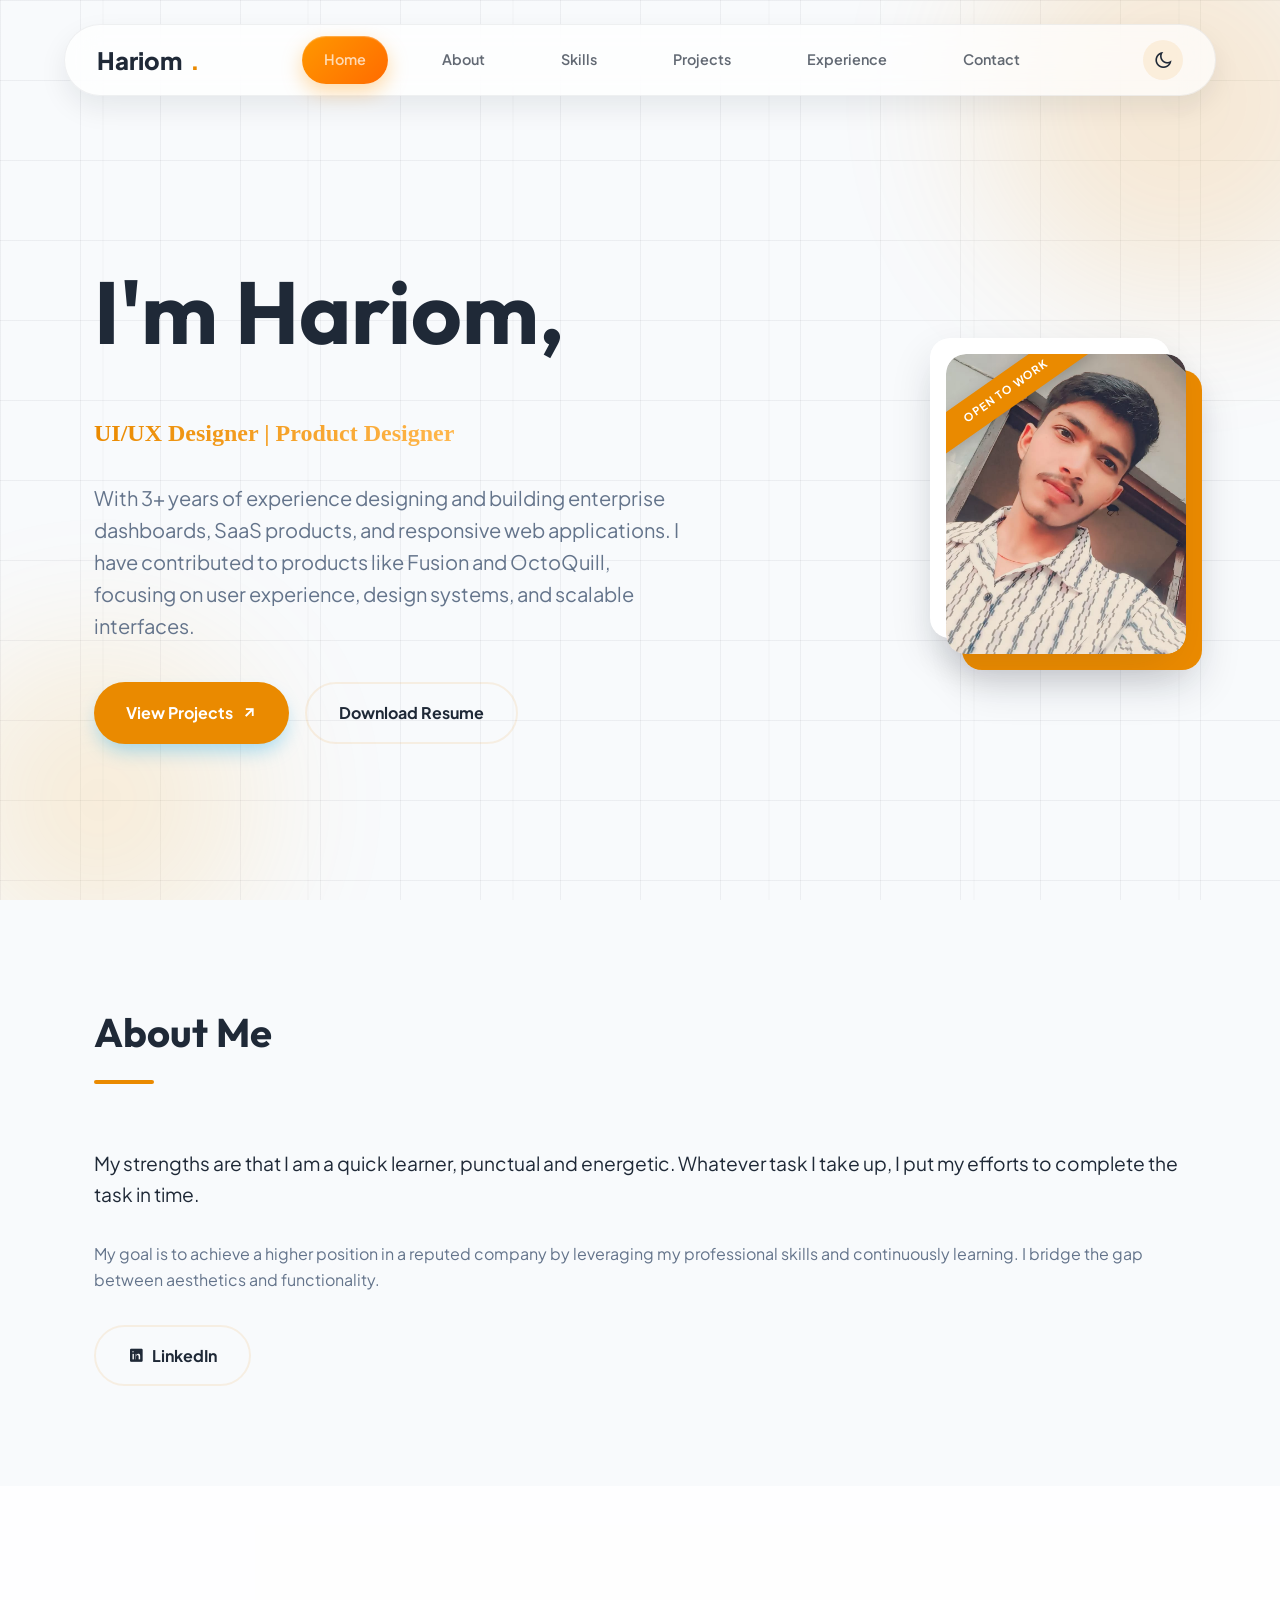
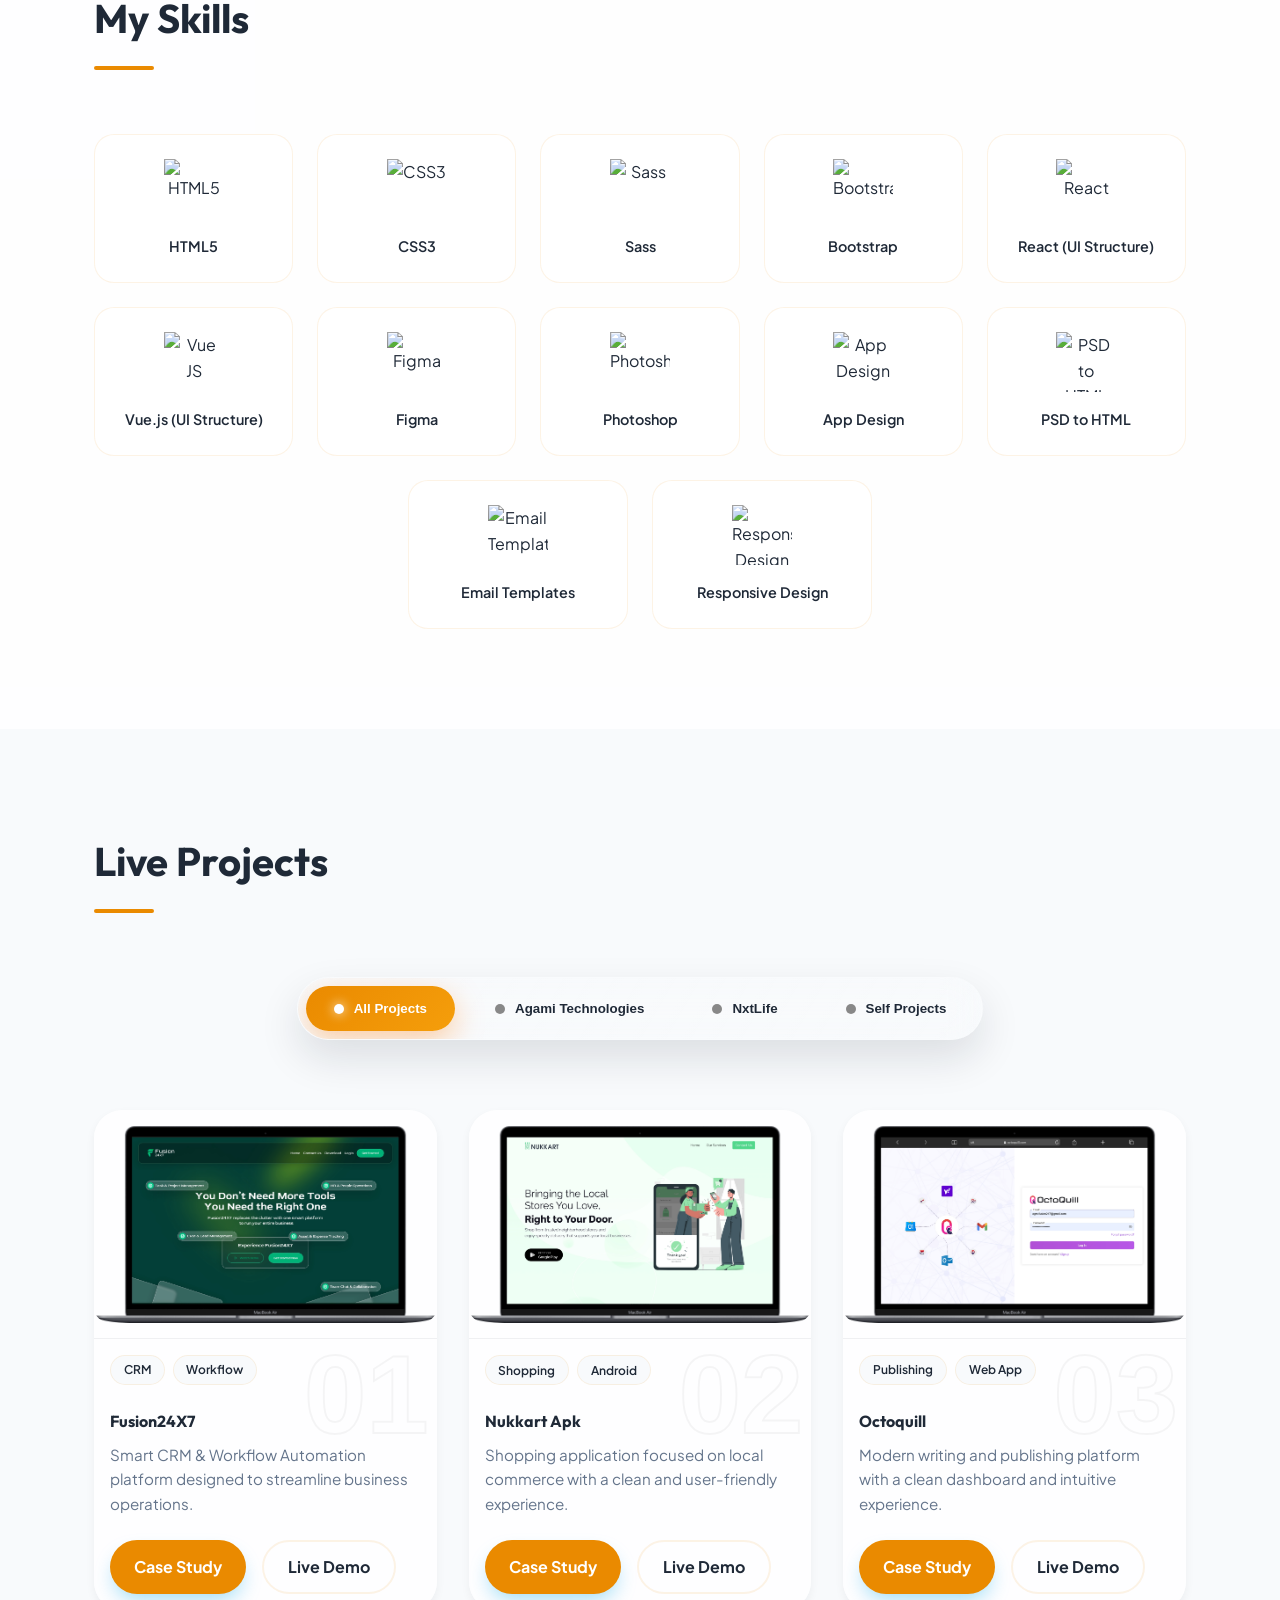
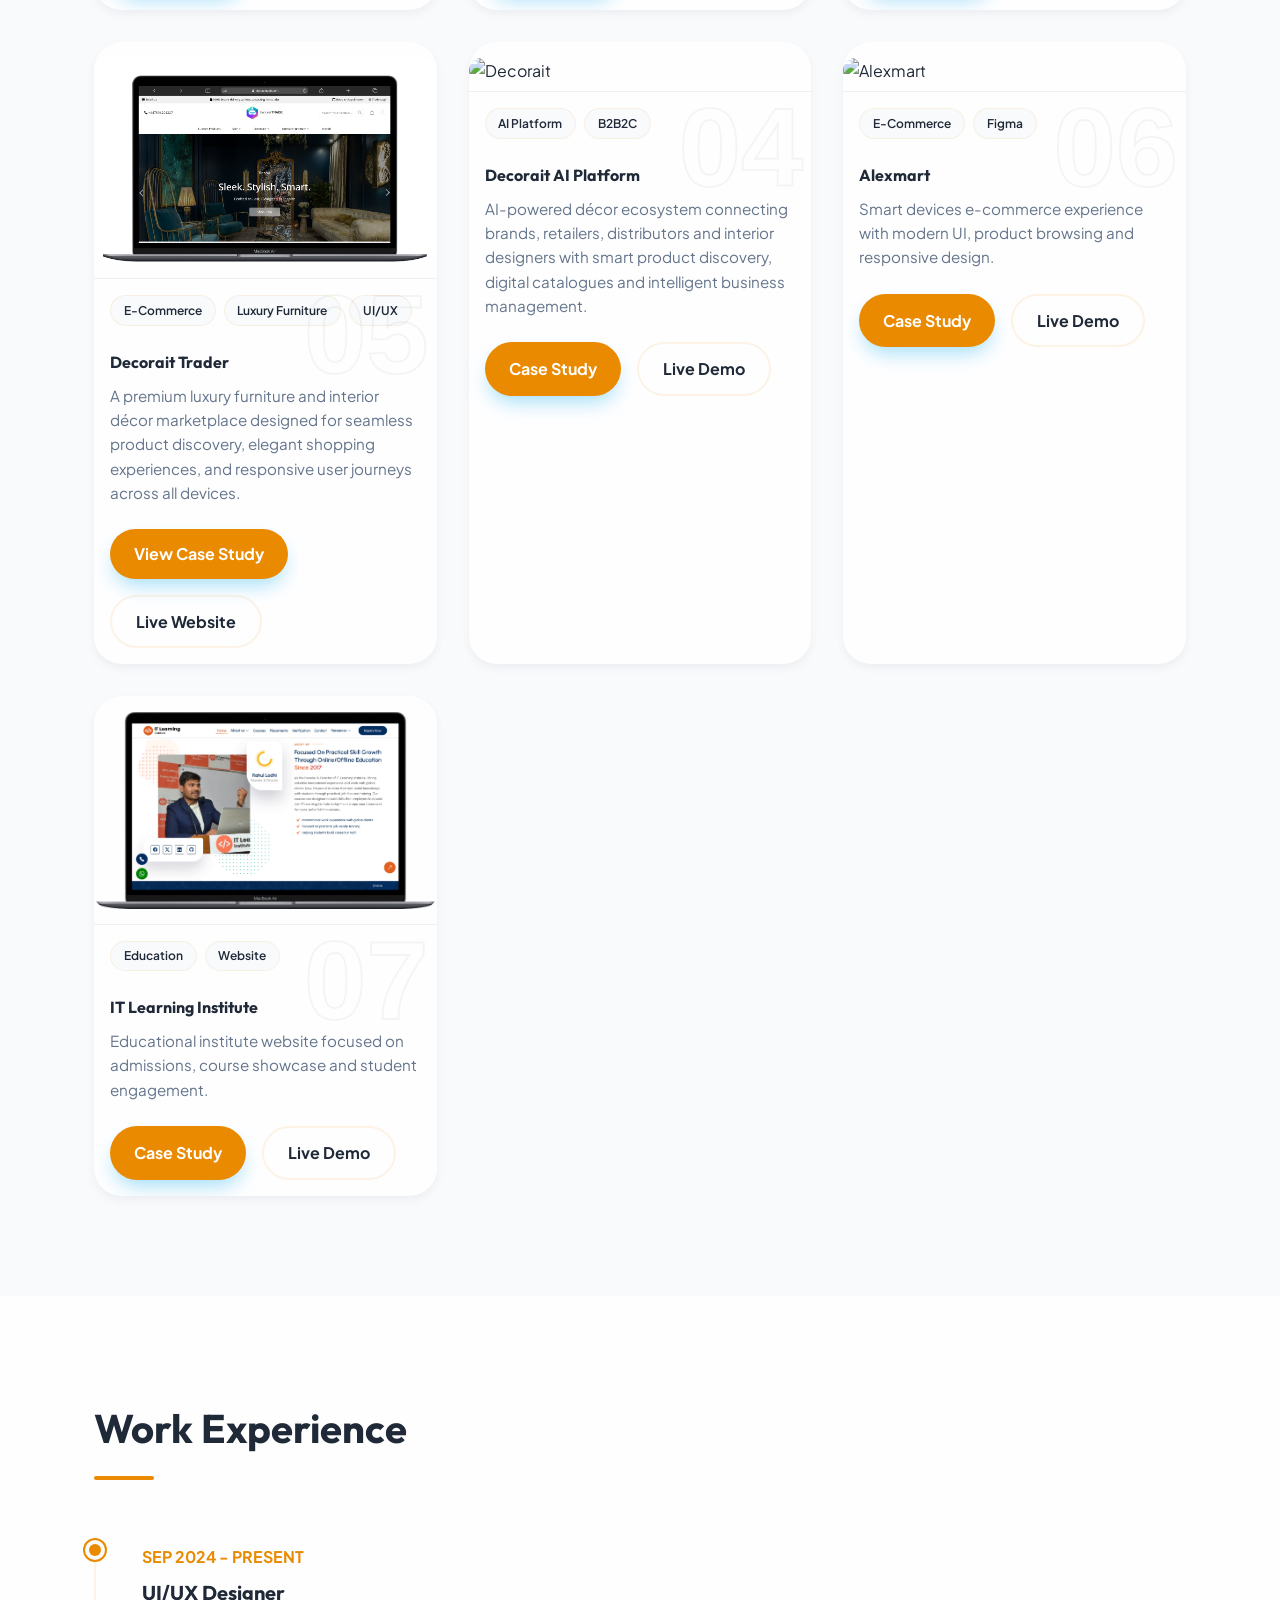
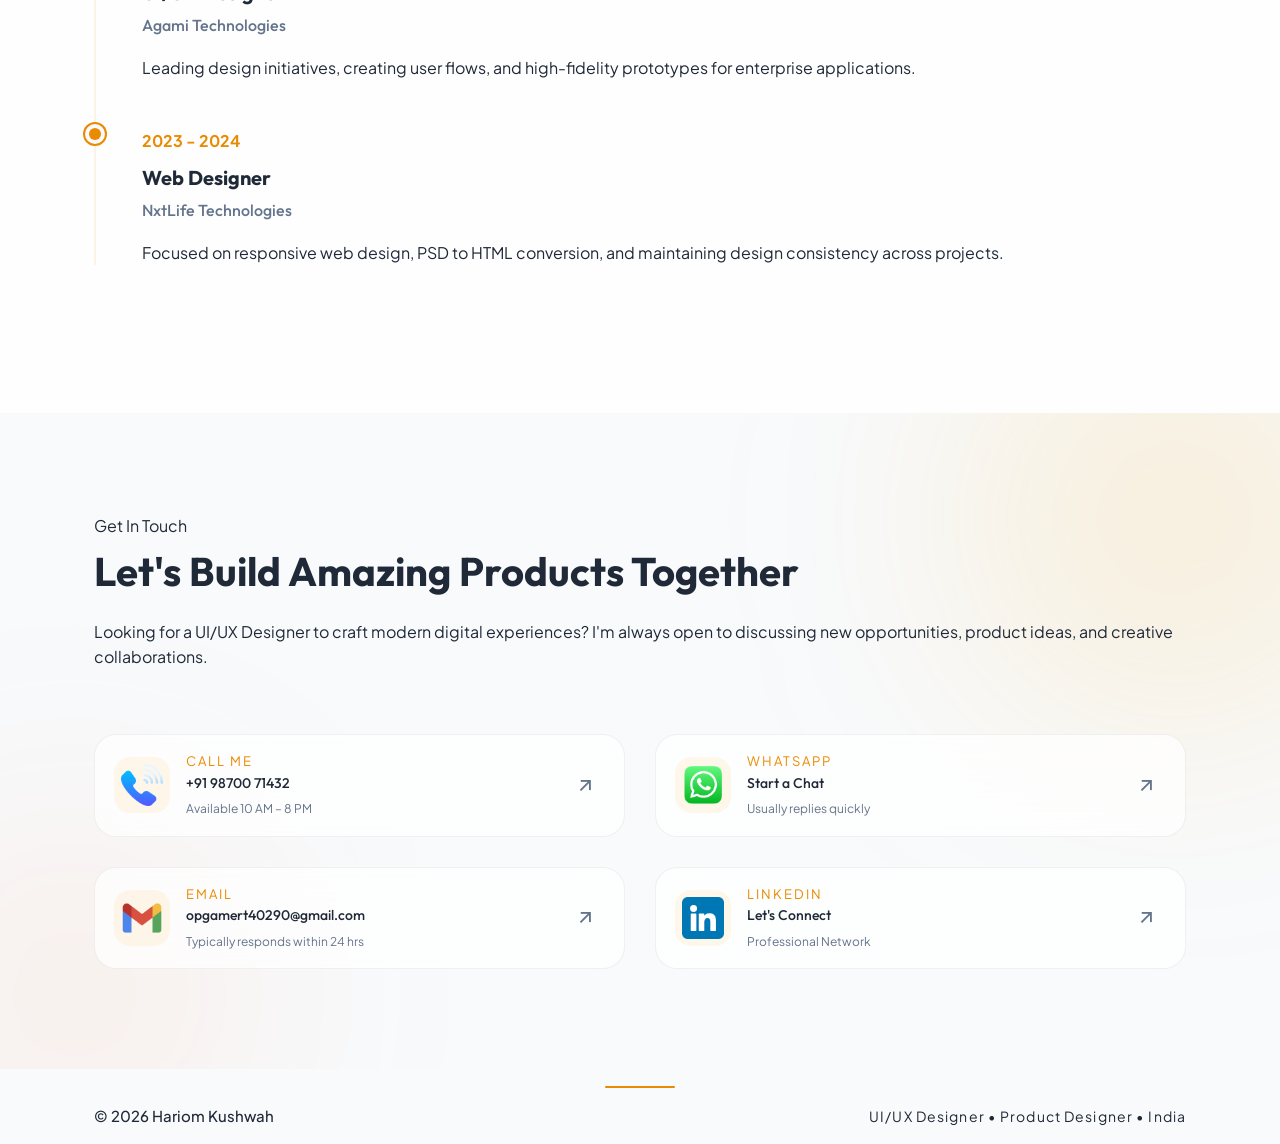
==== index.html @ eb9d04c8 "cleanup" ====
<!DOCTYPE html>
<html lang="en" data-theme="light">

<head>
    <meta charset="UTF-8">
    <meta name="viewport" content="width=device-width, initial-scale=1.0">
    <title>Hariom Kushwah | Frontent Designer Portfolio</title>
    <!-- AOS Animation Library -->
    <link href="https://unpkg.com/aos@2.3.1/dist/aos.css" rel="stylesheet">
    <!-- Custom Styles -->
    <link rel="stylesheet" href="style.css">
    <link rel="stylesheet" href="responsive.css">
    <link rel="stylesheet" href="remixicon/remixicon.css">
</head>

<body>
    <div class="grid-lines">
        <span></span>
        <span></span>
        <span></span>
        <span></span>
        <span></span>
        <span></span>
    </div>
    <!-- Navbar -->
    <nav class="navbar">
        <a href="#" class="logo">Hariom<span>.</span></a>
        <ul class="nav-links">
            <span class="nav-indicator"></span>
            <li><a href="#home" class="active">Home</a></li>
            <li><a href="#about">About</a></li>
            <li><a href="#skills">Skills</a></li>
            <li><a href="#projects">Projects</a></li>
            <li><a href="#experience">Experience</a></li>
            <li><a href="#contact">Contact</a></li>
        </ul>
        <div class="nav-actions">
            <button id="theme-toggle" class="theme-toggle" aria-label="Toggle Theme">
                <i class="ri-moon-line"></i>
            </button>
            <button class="menu-toggle" id="menu-toggle" aria-label="Toggle Menu">
                <i class="ri-menu-3-line"></i>
            </button>
        </div>
    </nav>
    <!-- Hero Section -->
    <section id="home" class="hero">
        <div class="hero-bg-blobs">
            <div class="blob blob-1"></div>
            <div class="blob blob-2"></div>
        </div>
        <div class="container">
            <div class="hero-flex">
                <div class="hero-content">
                    <!-- <span class="hero-tag" data-aos="fade-up">Currently Exploring Opportunitie</span> -->
                    <h1 data-aos="fade-up" data-aos-delay="100">
                        I'm Hariom,<br>
                        <span>UI/UX Designer | Product Designer</span>
                    </h1>
                    <p data-aos="fade-up" data-aos-delay="200">
                        With 3+ years of experience designing and building
                        enterprise dashboards, SaaS products, and responsive
                        web applications. I have contributed to products like
                        Fusion and OctoQuill, focusing on user experience,
                        design systems, and scalable interfaces.
                    </p>
                    <div class="hero-btns" data-aos="fade-up" data-aos-delay="300">
                        <a href="#projects" class="btn btn-primary">View Projects <i
                                class="ri-arrow-right-up-line"></i></a>
                        <a href="cv/Hariom_Kushwah_UI_UX_Designer_Resume.pdf" download class="btn btn-outline">
                            Download Resume
                        </a>
                    </div>
                </div>
                <div class="hero-image-container" data-aos="zoom-in" data-aos-delay="400">
                    <div class="hero-image-wrapper">
                        <div class="image-box-hero">
                            <img src="img/hariomprofile.jpeg" alt="Hariom Kushwah" referrerPolicy="no-referrer">
                            <div class="work-badge">
                                OPEN TO WORK
                            </div>
                        </div>
                        <div class="hero-overlay">
                            <a href="#contact" class="hire-btn">Hire Me</a>
                        </div>
                        <div class="hero-image-wrapper-before">
                        </div>
                        <div class="hero-image-wrapper-before after">
                        </div>
                    </div>
                </div>
            </div>
        </div>
    </section>
    <!-- About Section -->
    <section id="about" class="section">
        <div class="container">
            <div class="section-title" data-aos="fade-up">
                <h2>About Me</h2>
                <div class="line"></div>
            </div>
            <div class="contact-wrapper">
                <div class="about-content" data-aos="fade-right">
                    <p style="font-size: 1.2rem; margin-bottom: 2rem;">
                        My strengths are that I am a quick learner, punctual and energetic. Whatever task I take up, I
                        put my efforts to complete the task in time.
                    </p>
                    <p style="color: var(--text-muted); margin-bottom: 2rem;">
                        My goal is to achieve a higher position in a reputed company by leveraging my professional
                        skills and continuously learning. I bridge the gap between aesthetics and functionality.
                    </p>
                    <div class="hero-btns">
                        <a href="https://linkedin.com" target="_blank" class="btn btn-outline"><i
                                class="ri-linkedin-box-fill"></i> LinkedIn</a>
                    </div>
                </div>
            </div>
        </div>
    </section>
    <!-- Skills Section -->
    <section id="skills" class="section" style="background: var(--bg-card);">
        <div class="container">
            <div class="section-title" data-aos="fade-up">
                <h2>My Skills</h2>
                <div class="line"></div>
            </div>
            <div class="skills-flex" data-aos="fade-up">
                <div class="skill-item">
                    <img src="https://cdn-icons-png.flaticon.com/512/732/732212.png" alt="HTML5" class="skill-img">
                    <span>HTML5</span>
                </div>
                <div class="skill-item">
                    <img src="https://cdn-icons-png.flaticon.com/512/732/732190.png" alt="CSS3" class="skill-img">
                    <span>CSS3</span>
                </div>
                <div class="skill-item">
                    <img src="https://cdn-icons-png.flaticon.com/512/5968/5968358.png" alt="Sass" class="skill-img">
                    <span>Sass</span>
                </div>
                <div class="skill-item">
                    <img src="https://cdn-icons-png.flaticon.com/512/5968/5968672.png" alt="Bootstrap"
                        class="skill-img">
                    <span>Bootstrap</span>
                </div>
                <div class="skill-item">
                    <img src="https://cdn-icons-png.flaticon.com/512/1126/1126012.png" alt="React" class="skill-img">
                    <span>React (UI Structure)</span>
                </div>
                <div class="skill-item">
                    <img src="https://cdn-icons-png.flaticon.com/512/15484/15484275.png" alt="Vue JS" class="skill-img">
                    <span>Vue.js (UI Structure)</span>
                </div>
                <div class="skill-item">
                    <img src="https://cdn-icons-png.flaticon.com/512/5968/5968705.png" alt="Figma" class="skill-img">
                    <span>Figma</span>
                </div>
                <div class="skill-item">
                    <img src="https://cdn-icons-png.flaticon.com/512/5968/5968520.png" alt="Photoshop"
                        class="skill-img">
                    <span>Photoshop</span>
                </div>
                <div class="skill-item">
                    <img src="https://cdn-icons-png.flaticon.com/512/2586/2586488.png" alt="App Design"
                        class="skill-img">
                    <span>App Design</span>
                </div>
                <div class="skill-item">
                    <img src="https://cdn-icons-png.flaticon.com/512/1157/1157109.png" alt="PSD to HTML"
                        class="skill-img">
                    <span>PSD to HTML</span>
                </div>
                <div class="skill-item">
                    <img src="https://cdn-icons-png.flaticon.com/512/281/281769.png" alt="Email Templates"
                        class="skill-img">
                    <span>Email Templates</span>
                </div>
                <div class="skill-item">
                    <img src="https://cdn-icons-png.flaticon.com/512/919/919827.png" alt="Responsive Design"
                        class="skill-img">
                    <span>Responsive Design</span>
                </div>
            </div>
        </div>
    </section>
    <!-- Projects Section -->
    <section id="projects" class="section">
        <div class="container">
            <div class="section-title" data-aos="fade-up">
                <h2>Live Projects</h2>
                <div class="line"></div>
            </div>
            <div class="project-tabs" data-aos="fade-up">
                <button class="project-tab active" data-filter="all">
                    <span class="tab-dot"></span>
                    All Projects
                </button>
                <button class="project-tab" data-filter="agami">
                    <span class="tab-dot"></span>
                    Agami Technologies
                </button>
                <button class="project-tab" data-filter="nxtlife">
                    <span class="tab-dot"></span>
                    NxtLife
                </button>
                <button class="project-tab" data-filter="self">
                    <span class="tab-dot"></span>
                    Self Projects
                </button>
            </div>
            <div class="projects-grid">
                <!-- 01 -->
                <div class="project-card" data-aos="fade-up" data-category="agami">
                    <div class="project-img">
                        <img src="assets/fusion24x7/Macbook-Air-fusion24x7.com.png" alt="Fusion24X7">
                        <div class="project-overlay"></div>
                    </div>
                    <div class="project-info">
                        <div class="project-count">01</div>
                        <!-- <div class="project-company-logo">
                            <img src="https://picsum.photos/seed/fusion24x7/800/600" alt="Fusion24X7">
                        </div> -->
                        <div class="project-tags">
                            <span class="tag">CRM</span>
                            <span class="tag">Workflow</span>
                        </div>
                        <h3>Fusion24X7</h3>
                        <p>Smart CRM & Workflow Automation platform designed to streamline business operations.</p>
                        <div class="hero-btns">
                            <a href="fusion24x7.html" class="btn btn-primary">Case Study</a>
                            <a href="#" class="btn btn-outline">Live Demo</a>
                        </div>
                    </div>
                </div>
                <!-- 02 -->
                <div class="project-card" data-aos="fade-up" data-aos-delay="100" data-category="agami">
                    <div class="project-img">
                        <img src="assets/nukkart/Macbook-Air-www.nukkart.com.png" alt="Nukkart">
                        <div class="project-overlay"></div>
                    </div>
                    <div class="project-info">
                        <div class="project-count">02</div>
                        <div class="project-tags">
                            <span class="tag">Shopping</span>
                            <span class="tag">Android</span>
                        </div>
                        <h3>Nukkart Apk</h3>
                        <p>Shopping application focused on local commerce with a clean and user-friendly experience.</p>
                        <div class="hero-btns">
                            <a href="nukkart.html" class="btn btn-primary">Case Study</a>
                            <a href="#" class="btn btn-outline">Live Demo</a>
                        </div>
                    </div>
                </div>
                <!-- 03 -->
                <div class="project-card" data-aos="fade-up" data-aos-delay="200" data-category="agami">
                    <div class="project-img">
                        <img src="assets/octoquill/Macbook-Air-octoquill.com.png" alt="Octoquill">
                        <div class="project-overlay"></div>
                    </div>
                    <div class="project-info">
                        <div class="project-count">03</div>
                        <div class="project-tags">
                            <span class="tag">Publishing</span>
                            <span class="tag">Web App</span>
                        </div>
                        <h3>Octoquill</h3>
                        <p>Modern writing and publishing platform with a clean dashboard and intuitive experience.</p>
                        <div class="hero-btns">
                            <a href="octoquill.html" class="btn btn-primary">Case Study</a>
                            <a href="#" class="btn btn-outline">Live Demo</a>
                        </div>
                    </div>
                </div>
                <!-- 05 -->
                <div class="project-card" data-aos="fade-up" data-aos-delay="100" data-category="decorait">
                    <div class="project-img">
                        <img src="assets/decortrade/imgs/image.png" alt="Decorait Trader">
                        <div class="project-overlay"></div>
                    </div>
                    <div class="project-info">
                        <div class="project-count">05</div>
                        <div class="project-tags">
                            <span class="tag">E-Commerce</span>
                            <span class="tag">Luxury Furniture</span>
                            <span class="tag">UI/UX</span>
                        </div>
                        <h3>Decorait Trader</h3>
                        <p>
                            A premium luxury furniture and interior décor marketplace designed for seamless product
                            discovery,
                            elegant shopping experiences, and responsive user journeys across all devices.
                        </p>
                        <div class="hero-btns">
                            <a href="decoraitrade.html" class="btn btn-primary">
                                View Case Study
                            </a>
                            <a href="https://decoraitrade.com/" target="_blank" class="btn btn-outline">
                                Live Website
                            </a>
                        </div>
                    </div>
                </div>
                <!-- 04 -->
                <div class="project-card" data-aos="fade-up" data-category="enterprise">
                    <div class="project-img">
                        <img src="assets/decorait/imgs/image.png" alt="Decorait">
                        <div class="project-overlay"></div>
                    </div>
                    <div class="project-info">
                        <div class="project-count">04</div>
                        <div class="project-tags">
                            <span class="tag">AI Platform</span>
                            <span class="tag">B2B2C</span>
                        </div>
                        <h3>Decorait AI Platform</h3>
                        <p>
                            AI-powered décor ecosystem connecting brands, retailers, distributors
                            and interior designers with smart product discovery, digital catalogues
                            and intelligent business management.
                        </p>
                        <div class="hero-btns">
                            <a href="decorait.html" class="btn btn-primary">Case Study</a>
                            <a href="https://www.decorait.com/" target="_blank" class="btn btn-outline">Live Demo</a>
                        </div>
                    </div>
                </div>
                <!-- 06 -->
                <div class="project-card" data-aos="fade-up" data-aos-delay="200" data-category="self">
                    <div class="project-img">
                        <img src="https://picsum.photos/seed/alexmart/800/600" alt="Alexmart">
                        <div class="project-overlay"></div>
                    </div>
                    <div class="project-info">
                        <div class="project-count">06</div>
                        <div class="project-tags">
                            <span class="tag">E-Commerce</span>
                            <span class="tag">Figma</span>
                        </div>
                        <h3>Alexmart</h3>
                        <p>Smart devices e-commerce experience with modern UI, product browsing and responsive design.
                        </p>
                        <div class="hero-btns">
                            <a href="alexmart.html" class="btn btn-primary">Case Study</a>
                            <a href="#" class="btn btn-outline">Live Demo</a>
                        </div>
                    </div>
                </div>
                <!-- 07 -->
                <div class="project-card" data-aos="fade-up" data-category="self">
                    <div class="project-img">
                        <img src="assets/itlearning/Macbook-Air-itlearning.epizy.com.png" alt="IT Learning Institute">
                        <div class="project-overlay"></div>
                    </div>
                    <div class="project-info">
                        <div class="project-count">07</div>
                        <div class="project-tags">
                            <span class="tag">Education</span>
                            <span class="tag">Website</span>
                        </div>
                        <h3>IT Learning Institute</h3>
                        <p>Educational institute website focused on admissions, course showcase and student engagement.
                        </p>
                        <div class="hero-btns">
                            <a href="it-learning.html" class="btn btn-primary">Case Study</a>
                            <a href="#" class="btn btn-outline">Live Demo</a>
                        </div>
                    </div>
                </div>
            </div>
        </div>
    </section>
    <!-- Experience Section -->
    <section id="experience" class="section" style="background: var(--bg-card);">
        <div class="container">
            <div class="section-title" data-aos="fade-up">
                <h2>Work Experience</h2>
                <div class="line"></div>
            </div>
            <div class="timeline">
                <div class="timeline-item" data-aos="fade-left">
                    <span class="timeline-date">SEP 2024 - PRESENT</span>
                    <div class="timeline-content">
                        <h3>UI/UX Designer</h3>
                        <h4>Agami Technologies</h4>
                        <p>Leading design initiatives, creating user flows, and high-fidelity prototypes for enterprise
                            applications.</p>
                    </div>
                </div>
                <div class="timeline-item" data-aos="fade-left" data-aos-delay="100">
                    <span class="timeline-date">2023 - 2024</span>
                    <div class="timeline-content">
                        <h3>Web Designer</h3>
                        <h4>NxtLife Technologies</h4>
                        <p>Focused on responsive web design, PSD to HTML conversion, and maintaining design consistency
                            across projects.</p>
                    </div>
                </div>
            </div>
        </div>
    </section>
    <!-- Contact Section -->
    <section id="contact" class="contact section">
        <div class="contact-bg-circle one"></div>
        <div class="contact-bg-circle two"></div>
        <div class="container">
            <div class="section-title" data-aos="fade-up">
                <span>Get In Touch</span>
                <h2>Let's Build Amazing Products Together</h2>
                <p>
                    Looking for a UI/UX Designer to craft modern digital experiences?
                    I'm always open to discussing new opportunities, product ideas,
                    and creative collaborations.
                </p>
            </div>
            <div class="contact-grid">
                <!-- PHONE -->
                <a href="tel:+919870071432" class="contact-card" data-aos="fade-up">
                    <div class="contact-icon">
                        <img src="assets/icons/phone-call.png" alt="">
                    </div>
                    <div class="contact-content">
                        <span>Call Me</span>
                        <h3>+91 98700 71432</h3>
                        <small>Available 10 AM – 8 PM</small>
                    </div>
                    <div class="contact-arrow">
                        <i class="ri-arrow-right-up-line"></i>
                    </div>
                </a>
                <!-- WHATSAPP -->
                <a href="https://wa.me/919870071432" target="_blank" class="contact-card" data-aos="fade-up"
                    data-aos-delay="100">
                    <div class="contact-icon">
                        <img src="assets/icons/apple.png" alt="">
                    </div>
                    <div class="contact-content">
                        <span>WhatsApp</span>
                        <h3>Start a Chat</h3>
                        <small>Usually replies quickly</small>
                    </div>
                    <div class="contact-arrow">
                        <i class="ri-arrow-right-up-line"></i>
                    </div>
                </a>
                <!-- EMAIL -->
                <a href="mailto:opgamert40290@gmail.com" class="contact-card" data-aos="fade-up" data-aos-delay="200">
                    <div class="contact-icon">
                        <img src="assets/icons/communication.png" alt="">
                    </div>
                    <div class="contact-content">
                        <span>Email</span>
                        <h3>opgamert40290@gmail.com</h3>
                        <small>Typically responds within 24 hrs</small>
                    </div>
                    <div class="contact-arrow">
                        <i class="ri-arrow-right-up-line"></i>
                    </div>
                </a>
                <!-- LINKEDIN -->
                <a href="https://linkedin.com/in/hariom40290" target="_blank" class="contact-card" data-aos="fade-up"
                    data-aos-delay="300">
                    <div class="contact-icon">
                        <img src="assets/icons/linkedin.png" alt="">
                    </div>
                    <div class="contact-content">
                        <span>LinkedIn</span>
                        <h3>Let's Connect</h3>
                        <small>Professional Network</small>
                    </div>
                    <div class="contact-arrow">
                        <i class="ri-arrow-right-up-line"></i>
                    </div>
                </a>
            </div>
        </div>
    </section>
    <!-- Footer -->
    <footer class="footer">
        <div class="container">
            <div class="footer-bottom">
                <p>© 2026 Hariom Kushwah</p>
                <span>UI/UX Designer • Product Designer • India</span>
            </div>
        </div>
    </footer>
    <!-- Scripts -->
    <script src="https://unpkg.com/aos@2.3.1/dist/aos.js"></script>
    <script src="main.js"></script>
</body>

</html>
---- style.css ----
@import url('https://fonts.googleapis.com/css2?family=Plus+Jakarta+Sans:wght@300;400;500;600;700;800&family=Outfit:wght@300;400;500;600;700;800&display=swap');
:root {
    /* ===== Refined Dark Theme ===== */
    --primary: #F59E0B;          /* Premium Amber */
    --primary-dark: #D97706;
    --secondary: #F97316;
    --accent: #FDBA74;
  --bg-light: #101827;
--bg-card: rgba(24, 34, 52, 0.82);
    /* Text */
    --text-main: #F8FAFC;
    --text-muted: #94A3B8;
    /* Borders */
    --border: rgba(245, 158, 11, 0.12);
    --border-dark: rgba(245, 158, 11, 0.28);
    /* Glass */
    --glass-bg: rgba(2, 6, 23, 0.82);
    --glass-border: rgba(255, 255, 255, 0.06);
    /* Shadows */
    --shadow-sm: 0 6px 10px rgba(0, 0, 0, 0.12);
    --shadow-md: 0 12px 32px rgba(0, 0, 0, 0.18);
    --shadow-lg: 0 20px 48px rgba(0, 0, 0, 0.28);
    --transition: all .4s cubic-bezier(.4,0,.2,1);
}
/* ===== Light Theme ===== */
[data-theme="light"] {
    --primary: #EA8A00;
    --primary-dark: #C76B00;
    --secondary: #F59E0B;
    --accent: #FFB74D;
    --bg-light: #F8FAFC;
    --bg-card: rgba(255,255,255,.82);
    --text-main: #1F2937;
    --text-muted: #64748B;
    --border: rgba(234,138,0,.10);
    --border-dark: rgba(234,138,0,.20);
    --glass-bg: rgba(255,255,255,.72);
    --glass-border: rgba(15,23,42,.06);
    --shadow-sm: 0 4px 10px rgba(15,23,42,.05);
    --shadow-md: 0 12px 28px rgba(15,23,42,.08);
    --shadow-lg: 0 18px 42px rgba(15,23,42,.12);
}
.text-ellipsis {
    overflow: hidden;
    white-space: nowrap;
    text-overflow: ellipsis;
}
/* Navbar Actions */
.nav-actions {
    display: flex;
    align-items: center;
    gap: 1rem;
}
.menu-toggle {
    display: none;
    background: none;
    border: none;
    color: var(--text-main);
    font-size: 1.5rem;
    cursor: pointer;
    transition: var(--transition);
}
.menu-toggle:hover {
    color: var(--primary);
}
@keyframes slideIn {
    from {
        opacity: 0;
        transform: translateX(100%);
    }
    to {
        opacity: 1;
        transform: translateX(0);
    }
}
/* Step-based Process Layout */
.process-steps {
    display: grid;
    grid-template-columns: repeat(auto-fit, minmax(250px, 1fr));
    gap: 2rem;
    margin-top: 3rem;
}
.step-card {
    background: var(--bg-card);
    padding: 2.5rem;
    border-radius: 24px;
    border: 1px solid var(--border);
    position: relative;
    transition: var(--transition);
}
.step-card:hover {
    transform: translateY(-5px);
    border-color: var(--primary);
}
.step-num {
    position: absolute;
    top: 1.5rem;
    right: 1.5rem;
    font-size: 3rem;
    font-weight: 900;
    opacity: 0.05;
    color: var(--primary);
}
/* UI Showcase Slider */
.showcase-slider {
    position: relative;
    width: 100%;
    margin: 4rem 0;
    overflow: hidden;
    border-radius: 32px;
    box-shadow: var(--shadow-lg);
}
.slider-track {
    display: flex;
    transition: transform 0.6s cubic-bezier(0.23, 1, 0.32, 1);
}
.slide {
    min-width: 100%;
    aspect-ratio: 16/9;
}
.slide img {
    width: 100%;
    height: 100%;
    object-fit: cover;
}
.slider-controls {
    position: absolute;
    bottom: 2rem;
    left: 50%;
    transform: translateX(-50%);
    display: flex;
    align-items: center;
    gap: 1.5rem;
    z-index: 10;
}
.slider-btn {
    width: 50px;
    height: 50px;
    border-radius: 50%;
    background: var(--glass-bg);
    backdrop-filter: blur(10px);
    border: 1px solid var(--glass-border);
    color: var(--text-main);
    display: flex;
    align-items: center;
    justify-content: center;
    cursor: pointer;
    transition: var(--transition);
}
.slider-btn:hover {
    background: var(--primary);
    color: white;
}
.slider-dots {
    display: flex;
    gap: 0.5rem;
}
.dot {
    width: 8px;
    height: 8px;
    border-radius: 50%;
    background: rgba(255, 255, 255, 0.3);
    cursor: pointer;
    transition: var(--transition);
}
.dot.active {
    width: 24px;
    border-radius: 10px;
    background: var(--primary);
}
/* Next Project Slider (Bottom) */
.next-project-section {
    padding: 8rem 0;
    background: var(--bg-card);
    border-top: 1px solid var(--border);
}
.next-slider-container {
    display: flex;
    gap: 2rem;
    overflow-x: auto;
    padding: 2rem 0;
    scroll-snap-type: x mandatory;
    scrollbar-width: none;
}
.next-slider-container::-webkit-scrollbar {
    display: none;
}
.next-card {
    min-width: 400px;
    background: var(--bg-light);
    border-radius: 24px;
    overflow: hidden;
    border: 1px solid var(--border);
    scroll-snap-align: start;
    transition: var(--transition);
    text-decoration: none;
    color: inherit;
}
.next-card:hover {
    transform: scale(1.02);
    border-color: var(--primary);
}
.next-card-img {
    height: 200px;
    overflow: hidden;
}
.next-card-img img {
    width: 100%;
    height: 100%;
    object-fit: cover;
}
.next-card-info {
    padding: 1.5rem;
}
.next-card-info h4 {
    font-size: 1.25rem;
    margin-bottom: 0.5rem;
}
.next-card-info p {
    color: var(--text-muted);
    font-size: 0.9rem;
}
/* Flex Layouts */
.flex-container {
    display: flex;
    flex-wrap: wrap;
    gap: 2rem;
}
.hero-flex {
    display: flex;
    align-items: center;
    justify-content: space-between;
    gap: 4rem;
    min-height: 80vh;
    padding-bottom: 20px;
}
.hero-content {
    flex: 1.2;
}
.hero-image-container {
    flex: 0.8;
    position: relative;
    display: flex;
    justify-content: end;
    align-items: center;
}
/* Hero Image Hover Effect - Waving Overlay */
.hero-image-wrapper {
    position: relative;
    width: 240px;
    height: 300px;
    cursor: pointer;
    box-shadow: var(--shadow-lg);
    z-index: 2;
    border-radius: 20px;
}
/* Orange panel behind */
.hero-image-wrapper-before {
    position: absolute;
    top: 16px;
    left: 16px;
    width: 100%;
    height: 100%;
    background: var(--primary);
    z-index: -1;
    transition: all 0.5s cubic-bezier(.23, 1, .32, 1);
    pointer-events: none;
    box-shadow: var(--shadow-lg);
    border-radius: 20px;
}
.hero-image-wrapper-before.after {
    top: -16px;
    left: -16px;
    background-color: #fff;
}
.hero-image-wrapper:hover .hero-image-wrapper-before {
    top: 0;
    left: 0;
}
.hero-image-wrapper:hover .hero-image-wrapper-before.after {
    top: 0;
    left: 0;
}
.work-badge {
    position: absolute;
    top: 20px;
    left: -40px;
    background: var(--primary);
    color: #fff;
    padding: 8px 50px;
    font-size: 11px;
    font-weight: 700;
    letter-spacing: 1px;
    transform: rotate(-35deg);
    text-transform: uppercase;
    z-index: 5;
    box-shadow: 0 4px 15px rgba(0, 0, 0, .2);
    pointer-events: none;
}
.image-box-hero {
    height: 100%;
    width: 100%;
    overflow: hidden;
    position: relative;
    border-radius: 20px;
}
.hero-image-wrapper img {
    width: 100%;
    height: 100%;
    object-fit: cover;
    transition: 0.6s ease;
    box-shadow: var(--shadow-lg);
    border-radius: 20px;
}
.hero-image-wrapper:hover img {
    transform: scale(1.08);
}
@keyframes imageZoom {
    from {
        transform: scale(1);
    }
    to {
        transform: scale(1.08);
    }
}
.hero-overlay {
    position: absolute;
    inset: 0;
    background: linear-gradient(to top,
            rgba(255, 166, 0, 0.9),
            rgba(255, 166, 0, 0.2));
    display: flex;
    align-items: center;
    justify-content: center;
    z-index: 2;
    opacity: 0;
    border-radius: 20px;
    /* Start from top-left corner */
    clip-path: circle(0% at 0 0);
    transition:
        clip-path 0.7s cubic-bezier(.23, 1, .32, 1),
        opacity 0.4s ease;
}
.hero-image-wrapper:hover .hero-overlay {
    opacity: 1;
    clip-path: circle(150% at 0 0);
}
.hero-image-wrapper:hover img {
    transform: scale(1);
    filter: blur(2px) brightness(0.7);
}
.hire-btn {
    padding: 0.8rem 2rem;
    background: white;
    color: var(--primary);
    border-radius: 100px;
    font-weight: 800;
    text-decoration: none;
    transform: translateY(20px);
    opacity: 0;
    transition: var(--transition);
    box-shadow: var(--shadow-lg);
}
.hero-image-wrapper:hover .hire-btn {
    transform: translateY(0);
    opacity: 1;
}
/* Skills Image Styling */
.skill-img {
    width: 60px;
    height: 60px;
    object-fit: contain;
    margin-bottom: 1rem;
}
.skills-flex {
    display: flex;
    flex-wrap: wrap;
    gap: 1.5rem;
    justify-content: center;
}
.skill-item {
    flex: 1 1 180px;
    max-width: 220px;
    background: var(--glass-bg);
    backdrop-filter: blur(10px);
    padding: 2rem;
    border-radius: 24px;
    text-align: center;
    border: 1px solid var(--glass-border);
    transition: var(--transition);
}
.skill-icon-glass {
    width: 80px;
    height: 80px;
    margin: 0 auto 1.5rem;
    backdrop-filter: blur(12px);
    -webkit-backdrop-filter: blur(12px);
    border-radius: 24px;
    display: flex;
    align-items: center;
    justify-content: center;
    box-shadow: 0 0 20px rgb(52 56 75 / 15%);
    border: 1px solid rgba(255, 255, 255, 0.1);
    position: relative;
    transition: var(--transition);
}
.skill-icon-glass::after {
    content: '';
    position: absolute;
    inset: 0;
    border-radius: 24px;
    pointer-events: none;
}
.skill-icon-glass i {
    font-size: 2.8rem;
    background: linear-gradient(135deg, var(--primary), var(--secondary));
    -webkit-background-clip: text;
    -webkit-text-fill-color: transparent;
    filter: drop-shadow(0 2px 4px rgba(0, 0, 0, 0.1));
}
* {
    margin: 0;
    padding: 0;
    box-sizing: border-box;
}
html {
    scroll-behavior: smooth;
    overflow-x: hidden;
}
body {
    background-color: var(--bg-light);
    color: var(--text-main);
    font-family: 'Plus Jakarta Sans', sans-serif;
    line-height: 1.6;
    overflow-x: hidden;
    transition: background-color 0.5s ease;
}
h1,
h2,
h3,
h4,
.font-display {
    font-family: 'Outfit', sans-serif;
    font-weight: 700;
}
.container {
    max-width: 1200px;
    margin: 0 auto;
    padding: 0 1.5rem;
    width: 100%;
}
/* Glassmorphism Navbar */
.navbar {
    position: fixed;
    top: 1.5rem;
    left: 50%;
    transform: translateX(-50%);
    width: 90%;
    height: 4.5rem;
    background: var(--glass-bg);
    backdrop-filter: blur(16px);
    -webkit-backdrop-filter: blur(16px);
    border: 1px solid var(--glass-border);
    border-radius: 100px;
    z-index: 1000;
    display: flex;
    align-items: center;
    justify-content: space-between;
    padding: 0 2rem;
    box-shadow: var(--shadow-md);
    transition: var(--transition);
}
.navbar.scrolled {
    top: 0;
    width: 100%;
    max-width: 100%;
    border-radius: 0;
    border-top: none;
    border-left: none;
    border-right: none;
}
/* Navbar */

.logo{
    color:#fff;
    text-decoration:none;
    font-size:1.5rem;
    font-weight:700;
}

.logo span{
    color:#ff9800;
}

.nav-links{
    position:relative;
    display:flex;
    list-style:none;
    gap:8px;
    padding:5px;
    margin:0;
}

.nav-links li{
    position:relative;
    z-index:2;
}

.nav-links a{
    position:relative;
    display:block;
    padding:12px 22px;
    text-decoration:none;
    color:#cbd5e1;
    font-weight:500;
    border-radius:30px;
    transition:.35s;
}

.nav-links a:hover{
    color:#fff;
}

/* Active Link */
.nav-links a.active{
    color:#fff;
}

/* Sliding Background */
.nav-indicator{
    position:absolute;
    left:0;
    top:5px;
    height:calc(100% - 10px);
    width:0;
    background:linear-gradient(135deg,#ff9800,#ff6b00);
    border-radius:30px;
    transition:
        left .45s cubic-bezier(.22,1,.36,1),
        width .45s cubic-bezier(.22,1,.36,1);
    z-index:1;
    box-shadow:
        0 8px 20px rgba(255,152,0,.35),
        inset 0 1px 1px rgba(255,255,255,.3);
}
.logo {
    font-size: 1.5rem;
    font-weight: 800;
    color: var(--text-main);
    text-decoration: none;
    display: flex;
    align-items: center;
    gap: 0.5rem;
}
.logo span {
    color: var(--primary);
}
.nav-links {
    display: flex;
    gap: 2rem;
    list-style: none;
}
.nav-links a {
    text-decoration: none;
    color: var(--text-main);
    font-weight: 600;
    font-size: 0.9rem;
    opacity: 0.7;
    transition: var(--transition);
}
.nav-links a:hover {
    opacity: 1;
    color: var(--primary);
}

.theme-toggle {
    background: none;
    border: none;
    cursor: pointer;
    color: var(--text-main);
    font-size: 1.2rem;
    display: flex;
    align-items: center;
    justify-content: center;
    width: 40px;
    height: 40px;
    border-radius: 50%;
    background: var(--border);
    transition: var(--transition);
}

/* Hero Section */
.hero {
    min-height: 100vh;
    display: flex;
    align-items: center;
    padding-top: 8rem;
    position: relative;
    overflow: hidden;
}
.hero-bg-blobs {
    position: absolute;
    inset: 0;
    z-index: -1;
    background-image:
        linear-gradient(rgba(96, 96, 114, 0.08) 1px, transparent 1px),
        linear-gradient(90deg, rgba(96, 96, 114, 0.08) 1px, transparent 1px);
    background-size: 80px 80px;
}
.blob {
    position: absolute;
    filter: blur(80px);
    border-radius: 50%;
    opacity: 0.15;
    animation: float 20s infinite alternate;
}
.blob-1 {
    width: 400px;
    height: 400px;
    background: var(--primary);
    top: -100px;
    right: -100px;
}
.blob-2 {
    width: 300px;
    height: 300px;
    background: var(--secondary);
    bottom: -50px;
    left: -50px;
    animation-delay: -5s;
}
@keyframes float {
    0% {
        transform: translate(0, 0) scale(1);
    }
    100% {
        transform: translate(50px, 50px) scale(1.1);
    }
}
.hero-content {
    max-width: 800px;
}
.hero-tag {
    display: inline-block;
    padding: 0.5rem 1.2rem;
    background: transparent;
    color: var(--primary);
    border-radius: 100px;
    font-weight: 700;
    font-size: 0.85rem;
    margin-bottom: 1.5rem;
    text-transform: uppercase;
    letter-spacing: 1px;
    box-shadow: var(--shadow-lg);
    border: 1px solid rgba(255, 255, 255, 0.2);
}
.hero h1 {
    font-size: clamp(3rem, 8vw, 5.5rem);
    line-height: 1.1;
    margin-bottom: 1.5rem;
    color: var(--text-main);
}
.hero h1 span {
    background: linear-gradient(to right, var(--primary), var(--accent));
    -webkit-background-clip: text;
    -webkit-text-fill-color: transparent;
    font-size: 24px;
    font-family: cursive;
}
.hero p {
    font-size: 1.25rem;
    color: var(--text-muted);
    margin-bottom: 2.5rem;
    max-width: 600px;
}
.hero-btns {
    display: flex;
    gap: 1rem;
    flex-wrap: wrap;
}
.btn {
    padding: 1rem 2rem;
    border-radius: 100px;
    font-weight: 700;
    text-decoration: none;
    transition: var(--transition);
    display: inline-flex;
    align-items: center;
    gap: 0.5rem;
    cursor: pointer;
    border: none;
}
.btn-primary {
    background: var(--primary);
    color: white;
    box-shadow: 0 10px 20px -5px rgba(14, 165, 233, 0.4);
}
.btn-primary:hover {
    background: var(--primary-dark);
    transform: translateY(-3px);
    box-shadow: 0 15px 30px -5px rgba(14, 165, 233, 0.5);
}
.btn-outline {
    background: transparent;
    border: 2px solid var(--border);
    color: var(--text-main);
}
.btn-outline:hover {
    border-color: var(--primary);
    color: var(--primary);
    transform: translateY(-3px);
}
/* Section Styling */
.section {
    padding: 100px 0;
}
.section-title {
    margin-bottom: 4rem;
}
.section-title h2 {
    font-size: 2.5rem;
    margin-bottom: 1rem;
}
.section-title .line {
    width: 60px;
    height: 4px;
    background: var(--primary);
    border-radius: 10px;
}
.section-title-subtext {
    color: var(--primary);
    font-size: 18px;
    font-weight: 400;
}
/* Skills Grid */
.skills-grid {
    display: grid;
    grid-template-columns: repeat(auto-fill, minmax(150px, 1fr));
    gap: 1.5rem;
}
.skill-item {
    background: var(--bg-card);
    padding: 1.5rem;
    border-radius: 20px;
    text-align: center;
    border: 1px solid var(--border);
    transition: var(--transition);
    display: flex;
    align-items: center;
    justify-content: center;
    flex-direction: column;
}
.skill-item:hover {
    transform: translateY(-5px);
    border-color: var(--primary);
    box-shadow: var(--shadow-md);
}
.skill-item i {
    font-size: 2rem;
    color: var(--primary);
    display: block;
}
.skill-item span {
    font-weight: 600;
    font-size: 0.9rem;
}
/* Projects Grid */
/*==========================
    PROJECT TABS
==========================*/
.project-tabs {
    width: fit-content;
    margin: 0 auto 70px;
    display: flex;
    gap: 12px;
    padding: 8px;
    border-radius: 100px;
    background: rgba(255, 255, 255, .05);
    backdrop-filter: blur(18px);
    -webkit-backdrop-filter: blur(18px);
    border: 1px solid rgba(255, 255, 255, .08);
    position: relative;
    overflow: hidden;
    box-shadow: var(--shadow-lg);
}
.project-tabs::before {
    content: "";
    position: absolute;
    inset: 0;
    background:
        linear-gradient(120deg,
            transparent,
            rgba(255, 255, 255, .06),
            transparent);
    animation: shine 6s linear infinite;
}
@keyframes shine {
    from {
        transform: translateX(-120%);
    }
    to {
        transform: translateX(120%);
    }
}
.project-tab {
    position: relative;
    z-index: 2;
    border: none;
    outline: none;
    cursor: pointer;
    padding: 15px 28px;
    border-radius: 60px;
    background: transparent;
    color: var(--text-main);
    font-weight: 600;
    display: flex;
    align-items: center;
    gap: 10px;
    transition: .35s;
}
.project-tab:hover {
    color: var(--primary);
}
.project-tab.active {
    background: linear-gradient(135deg,
            var(--primary),
            var(--secondary));
    color: #fff;
    box-shadow:
        0 10px 30px rgba(255, 120, 0, .35);
}
.tab-dot {
    width: 10px;
    height: 10px;
    border-radius: 50%;
    background: #888;
    transition: .35s;
}
.project-tab.active .tab-dot {
    background: #fff;
    box-shadow:
        0 0 12px #fff;
}
.project-tab:hover .tab-dot {
    background: var(--primary);
}
.projects-grid {
    display: grid;
    grid-template-columns: repeat(auto-fit, minmax(min(100%, 300px), 1fr));
    gap: 2rem;
}
.project-card {
    position: relative;
    overflow: hidden;
    border-radius: 28px;
    background: var(--bg-card);
    transition: .55s cubic-bezier(.22, 1, .36, 1);
    transform-style: preserve-3d;
    box-shadow: var(--shadow-sm);
}
.project-card:hover {
    box-shadow: var(--shadow-md);
}
.project-img {
    padding: 16px 0 8px 0;
    position: relative;
    overflow: hidden;
    transition: .2s ease;
}
.project-img img {
    width: 100%;
    object-fit: contain;
    border-radius: 1rem;
    transition: .3s ease;
}
.project-count {
    position: absolute;
    top: 0px;
    right: 8px;
    font-size: 7rem;
    font-weight: 900;
    line-height: 1;
    color: transparent;
    -webkit-text-stroke: 2px rgb(0 0 0 / 4%);
    text-stroke: 2px rgb(0 0 0 / 4%);
    font-family: "Poppins", sans-serif;
    pointer-events: none;
    user-select: none;
    z-index: 2;
    transition: .5s ease;
}
.project-card:hover .project-img {
    padding: 0;
}
.project-card:hover img {
    transform: scale(1.05) rotate(2deg);
}
.project-info {
    padding: 1rem;
    position: relative;
}
.project-info.case-study{
    margin-top: 130px;
}
.project-info .hero-btns {
    justify-content: flex-start;
}
.project-info .hero-btns a {
    padding: .75rem 1.5rem;
}
.project-info h3 {
    font-size: 1rem;
    margin-bottom: 0.5rem;
}
/* .project-company-logo {
    width: 60px;
    height: 60px;
    border-radius: 50%;
    border: 2px solid #fff;
    position: absolute;
    top: -50px;
    left: 20px;
    overflow: hidden;
} */
.project-company-logo:hover {
    transform: rotate()
}
.project-company-logo img {
    width: 100%;
    height: 100%;
    object-fit: cover;
}
.project-info p {
    color: var(--text-muted);
    font-size: 0.95rem;
    margin-bottom: 1.5rem;
}
.project-tags {
    display: flex;
    gap: 0.5rem;
    flex-wrap: wrap;
    margin-bottom: 1.5rem;
}
.tag {
    font-size: 0.75rem;
    padding: 0.3rem 0.8rem;
    background: var(--bg-light);
    border: 1px solid var(--border);
    border-radius: 100px;
    font-weight: 600;
}
/* Experience Timeline */
.timeline {
    position: relative;
    margin: 0 auto;
}
.timeline::before {
    content: '';
    position: absolute;
    left: 0;
    top: 0;
    width: 2px;
    height: 100%;
    background: var(--border);
}
.timeline-item {
    padding-left: 3rem;
    position: relative;
    margin-bottom: 3rem;
}
.timeline-item::before {
    content: '';
    position: absolute;
    left: -5px;
    top: 0;
    width: 12px;
    height: 12px;
    background: var(--primary);
    border-radius: 50%;
    box-shadow: 0 0 0 4px var(--bg-light), 0 0 0 6px var(--primary);
}
.timeline-date {
    font-weight: 700;
    color: var(--primary);
    margin-bottom: 0.5rem;
    display: block;
}
.timeline-content h3 {
    font-size: 1.25rem;
    margin-bottom: 0.25rem;
}
.timeline-content h4 {
    color: var(--text-muted);
    font-weight: 500;
    margin-bottom: 1rem;
}
.contact{
    position:relative;
    overflow:hidden;
}
.contact-bg-circle{
    position:absolute;
    border-radius:50%;
    filter:blur(120px);
    pointer-events:none;
}
.contact-bg-circle.one{
    width:450px;
    height:450px;
    background:rgba(255,165,0,.12);
    top:-120px;
    right:-120px;
}
.contact-bg-circle.two{
    width:350px;
    height:350px;
    background:rgba(255,90,0,.08);
    bottom:-100px;
    left:-100px;
}
.contact-grid{
    display:grid;
    grid-template-columns:repeat(auto-fit,minmax(350px,1fr));
    gap:30px;
}
.contact-card{
    position:relative;
    display:flex;
    align-items:center;
    gap:22px;
    padding:30px;
    overflow:hidden;
    border-radius:22px;
    background:var(--glass-bg);
    backdrop-filter:blur(18px);
    border:1px solid var(--glass-border);
    text-decoration:none;
    transition:var(--transition);
}
.contact-card:hover{
transform:translateY(-12px);
box-shadow:0 20px 60px rgba(255,165,0,.18);
border-color:rgba(255,165,0,.4);
}
.contact-icon{
width:78px;
height:78px;
display:flex;
align-items:center;
justify-content:center;
border-radius:20px;
background:rgba(255,165,0,.08);
transition:.45s;
flex-shrink:0;
}
.contact-icon img{
width:42px;
transition:.45s;
}
.contact-card:hover .contact-icon{
background:rgba(255,165,0,.18);
transform:rotate(-8deg);
}
.contact-card:hover .contact-icon img{
transform:scale(1.18);
}
.contact-content{
flex:1;
max-width: calc(100% - 128px);
}
.contact-content span{
display:block;
font-size:13px;
letter-spacing:2px;
text-transform:uppercase;
color:var(--primary);
}
.contact-content h3{
font-size:14px;
color:var(--text-main);
font-weight: 500;
 overflow: hidden;
    white-space: nowrap;
    text-overflow: ellipsis;
}
.contact-content small{
color:var(--text-muted);
font-size:12px;
}
.contact-arrow{
width:40px;
min-height: 40px;
height:40px;
min-width: 40px;
display:flex;
align-items:center;
justify-content:center;
border-radius:50%;
background:rgba(255,255,255,.04);
transition:.4s;
}
.contact-arrow i{
font-size:22px;
color:var(--text-muted);
transition:.4s;
}
.contact-card:hover .contact-arrow{
background:var(--primary);
transform:rotate(45deg);
}
.contact-card:hover .contact-arrow i{
color:#fff;
}
.availability-card {
    padding: 1.5rem
}
.status {
    display: flex;
    align-items: center;
    gap: .6rem;
    font-weight: 600
}
.status-dot {
    width: 10px;
    height: 10px;
    background: #22c55e;
    border-radius: 50%;
    box-shadow: 0 0 12px #22c55e;
    animation: pulse 1.6s infinite
}
.contact-list {
    display: flex;
    flex-direction: column;
    gap: 1rem
}
.contact-card {
    padding: 1rem 1.2rem;
    display: flex;
    gap: 1rem;
    align-items: center;
    text-decoration: none;
    color: inherit;
    transition: .35s
}
.contact-card:hover {
    transform: translateY(-6px)
}
.contact-icon {
    width: 56px;
    height: 56px;
    border-radius: 16px;
    display: flex;
    align-items: center;
    justify-content: center;
    color: #fff;
    font-size: 1.3rem
}
.email {
    background: #ff7a00
}
.phone {
    background: #0ea5e9
}
.location {
    background: #8b5cf6
}
.contact-buttons {
    display: flex;
    gap: 1rem;
    flex-wrap: wrap
}
.contact-btn {
    padding: 1rem 1.5rem;
    border-radius: 16px;
    color: #fff;
    text-decoration: none;
    font-weight: 700;
    display: flex;
    align-items: center;
    gap: .7rem;
    transition: .35s
}
.email-btn {
    background: #ff7a00
}
.whatsapp-btn {
    background: #25D366
}
.contact-btn:hover {
    transform: translateY(-4px)
}
.contact-form {
    padding: 2rem
}
.form-title h3 {
    font-size: 2rem;
    margin-bottom: .5rem
}
.form-grid {
    display: grid;
    grid-template-columns: 1fr 1fr;
    gap: 1rem
}
.form-group {
    margin-bottom: 1rem
}
.form-group label {
    display: block;
    margin-bottom: .5rem;
    font-weight: 600
}
.form-group input,
.form-group textarea,
.form-group select {
    width: 100%;
    padding: 1rem;
    border-radius: 14px;
    border: 1px solid var(--border);
    background: var(--bg-light);
    color: var(--text-main);
    transition: .3s;
    font: inherit
}
.form-group input:focus,
.form-group textarea:focus,
.form-group select:focus {
    outline: none;
    border-color: var(--primary);
    box-shadow: 0 0 0 4px rgba(255, 136, 0, .12)
}
.submit-btn {
    width: 100%;
    padding: 1rem;
    border: none;
    border-radius: 16px;
    background: var(--primary);
    color: #fff;
    font-weight: 700;
    display: flex;
    justify-content: center;
    gap: .6rem;
    cursor: pointer;
    transition: .35s
}
.submit-btn:hover {
    transform: translateY(-3px)
}
.contact-social {
    display: flex;
    gap: .8rem
}
.contact-social a {
    width: 48px;
    height: 48px;
    border-radius: 50%;
    display: flex;
    align-items: center;
    justify-content: center;
    background: var(--bg-card);
    border: 1px solid var(--border);
    text-decoration: none;
    color: var(--text-main)
}
@keyframes pulse {
    50% {
        transform: scale(1.4);
        opacity: .5
    }
}

/*==========================
        FOOTER
==========================*/
.footer {
    padding: 1rem 0;
    border-top: 1px solid rgba(255, 255, 255, .08);
    background: transparent;
}
.footer-bottom {
    display: flex;
    align-items: center;
    justify-content: space-between;
    gap: 20px;
}
.footer-bottom p {
    font-size: 15px;
    color: var(--text-secondary);
    margin: 0;
    font-weight: 500;
}
.footer-bottom span {
    font-size: 14px;
    color: var(--text-secondary);
    letter-spacing: .08em;
}
/* Optional accent line */
.footer::before {
    content: "";
    display: block;
    width: 70px;
    height: 2px;
    background: var(--primary);
    margin: 0 auto 1rem;
    border-radius: 50px;
}
/* =========================
   GRID LINES
========================= */
.grid-lines {
    position: fixed;
    inset: 0;
    z-index: 1;
    pointer-events: none;
}
.grid-lines span {
    position: absolute;
    top: 0;
    width: 2px;
    height: 100vh;
    background: #00000004;
    overflow: hidden;
}
/* Desktop Positions */
.grid-lines span:nth-child(1) {
    left: 8%;
}
.grid-lines span:nth-child(2) {
    left: 24%;
}
.grid-lines span:nth-child(3) {
    left: 40%;
}
.grid-lines span:nth-child(4) {
    left: 60%;
}
.grid-lines span:nth-child(5) {
    left: 76%;
}
.grid-lines span:nth-child(6) {
    left: 92%;
}
/* Scroll Glow */
.grid-lines span::before {
    content: "";
    position: absolute;
    left: -2px;
    width: 5px;
    height: 300px;
    border-radius: 999px;
    background: linear-gradient(to bottom,
            transparent,
            var(--primary),
            transparent);
    filter: blur(8px);
    transform: translateY(var(--glow-y, -300px));
    opacity: var(--glow-opacity, 0);
    transition:
        transform 0.05s linear,
        opacity 0.5s ease;
}
section,
header,
footer,
.container {
    position: relative;
    z-index: 2;
}
/* ==========================
      Gallery
========================== */
.gallery-grid {
    display: grid;
    grid-template-columns: repeat(3, 1fr);
    gap: 18px;
}
.gallery-grid a {
    position: relative;
    display: block;
    overflow: hidden;
    border-radius: 16px;
    border: 1px solid var(--border-dark);
    box-shadow: var(--shadow-sm);
    transition: .35s;
    aspect-ratio: 16/9;
}
.gallery-grid img {
    width: 100%;
    height: 100%;
    object-fit: cover;
    display: block;
    transition: .45s;
}
.gallery-grid a:hover {
    transform: translateY(-6px);
    border-color: rgba(255, 165, 0, .35);
    box-shadow: 0 18px 35px rgba(255, 165, 0, .12);
}
.gallery-grid a:hover img {
    transform: scale(1.05);
}
/* Hover Overlay */
.gallery-grid a::after {
    content: "Preview";
    position: absolute;
    inset: 0;
    display: flex;
    justify-content: center;
    align-items: center;
    background: rgba(0, 0, 0, .45);
    color: #fff;
    font-size: 14px;
    font-weight: 600;
    opacity: 0;
    transition: .3s;
}
.gallery-grid a:hover::after {
    opacity: 1;
}
.load-more-wrapper{
    margin:60px 0;
    display:flex;
    justify-content:center;
}
.load-more-btn{
    padding:14px 32px;
    border:none;
    border-radius:50px;
    cursor:pointer;
    font-size:16px;
    font-weight:600;
    background:var(--primary);
    color:#fff;
    transition:.3s;
}
.load-more-btn:hover{
    transform:translateY(-3px);
}
.gallery-grid a{
    display:none;
    animation:fadeUp .5s ease;
}
@keyframes fadeUp{
    from{
        opacity:0;
        transform:translateY(20px);
    }
    to{
        opacity:1;
        transform:translateY(0);
    }
}
/* =========================
   CASE STUDY SECTION
========================= */
.case-section {
    position: relative;
    margin: 100px 0;
    padding: 45px;
    border: 1px solid rgba(255, 255, 255, .08);
    border-radius: 28px;
    background: linear-gradient(135deg,
            rgba(255, 255, 255, .03),
            rgba(255, 255, 255, .015));
    backdrop-filter: blur(18px);
    overflow: hidden;
    transition: .4s ease;
}
.case-section:hover {
    transform: translateY(-6px);
    border-color: rgba(255, 165, 0, .25);
    box-shadow: 0 25px 70px rgba(0, 0, 0, .25);
}
/* top glow */
.case-section::before {
    content: "";
    position: absolute;
    top: -80px;
    right: -80px;
    width: 220px;
    height: 220px;
    border-radius: 50%;
    background: radial-gradient(circle,
            rgba(255, 165, 0, .18),
            transparent 70%);
    pointer-events: none;
}
/* =========================
   HEADING
========================= */
.section-heading {
    display: flex;
    align-items: center;
    gap: 22px;
    margin-bottom: 40px;
    position: relative;
}
.section-heading span {
    width: 68px;
    height: 68px;
    flex-shrink: 0;
    border-radius: 18px;
    display: flex;
    align-items: center;
    justify-content: center;
    font-size: 24px;
    font-weight: 700;
    color: orange;
    background: rgba(255, 165, 0, .08);
    border: 1px solid rgba(255, 165, 0, .25);
    box-shadow:
        inset 0 0 15px rgba(255, 165, 0, .08),
        0 10px 30px rgba(255, 165, 0, .12);
}
.section-heading h2 {
    font-size: 2.3rem;
    font-weight: 700;
    color: var(--text-main);
    position: relative;
}
.section-heading h2::after {
    content: "";
    display: block;
    width: 70px;
    height: 4px;
    margin-top: 12px;
    border-radius: 10px;
    background: linear-gradient(to right,
            orange,
            transparent);
}
/* =========================
   CONTENT
========================= */
.case-content {
    width: 100%;
}
.case-content p {
    font-size: 1.08rem;
    line-height: 2;
    color: var(--text-muted);
}
/* =========================
   LIST
========================= */
.case-content ul {
    display: grid;
    grid-template-columns: repeat(auto-fit, minmax(300px, 1fr));
    gap: 18px;
    list-style: none;
    padding: 0;
    margin-top: 30px;
}
.case-content li {
    position: relative;
    padding: 18px 20px 18px 58px;
    border-radius: 18px;
    background: rgba(255, 255, 255, .03);
    border: 1px solid rgba(255, 255, 255, .08);
    transition: .35s ease;
    color: var(--text-muted);
    line-height: 1.8;
}
.case-content li:hover {
    transform: translateY(-6px);
    border-color: rgba(255, 165, 0, .25);
    background: rgba(255, 165, 0, .05);
}
.case-content li::before {
    content: "✓";
    position: absolute;
    left: 18px;
    top: 18px;
    width: 28px;
    height: 28px;
    border-radius: 50%;
    display: flex;
    align-items: center;
    justify-content: center;
    background: orange;
    color: #fff;
    font-size: 14px;
    font-weight: 700;
}
/* ==========================
   MODULES
========================== */
.module-grid {
    display: flex;
    flex-wrap: wrap;
    gap: 16px;
}
.module {
    padding: 14px 22px;
    border-radius: 50px;
    background: var(--glass-bg);
    border: 1px solid var(--glass-border);
    color: var(--text-main);
    font-size: .95rem;
    transition: var(--transition);
    backdrop-filter: blur(12px);
}
.module:hover {
    border-color: var(--primary);
    color: var(--primary);
}
/* ==========================
   STATS
========================== */
.stats-grid {
    display: grid;
    grid-template-columns: repeat(4, 1fr);
    gap: 24px;
}
.stat {
    background: var(--glass-bg);
    border: 1px solid var(--glass-border);
    border-radius: 20px;
    padding: 35px;
    text-align: center;
    backdrop-filter: blur(14px);
    box-shadow: var(--shadow-md);
}
.stat h3 {
    font-size: 3rem;
    color: var(--primary);
    margin-bottom: 10px;
}
.stat p {
    color: var(--text-muted);
}
/* ==========================
   PROJECT INFO
========================== */
.project-info {
    width: 100%;
    border-top: 1px solid var(--glass-border);
}
.info-row {
    display: grid;
    grid-template-columns: 38% 80px 1fr;
    align-items: center;
    min-height: 90px;
    border-bottom: 1px solid var(--glass-border);
}
.info-left {
    display: flex;
    align-items: center;
    gap: 18px;
}
.info-icon {
    width: 54px;
    height: 54px;
    border-radius: 16px;
    background: var(--glass-bg);
    border: 1px solid var(--glass-border);
    display: flex;
    align-items: center;
    justify-content: center;
}
.info-icon i {
    color: var(--primary);
    font-size: 22px;
}
.info-left span {
    text-transform: uppercase;
    letter-spacing: .12em;
    color: var(--text-muted);
    font-size: 13px;
}
.info-divider {
    position: relative;
    display: flex;
    justify-content: center;
    height: 100%;
}
.info-divider::before {
    content: "";
    position: absolute;
    width: 1px;
    height: 100%;
    background: var(--glass-border);
}
.info-divider span {
    width: 12px;
    height: 12px;
    background: var(--primary);
    border: 4px solid var(--bg-light);
    border-radius: 50%;
    position: absolute;
    top: 50%;
    transform: translateY(-50%);
}
.info-right {
    font-size: 1.05rem;
    color: var(--text-main);
    line-height: 1.8;
}
---- responsive.css ----
/* 
  Hariom Portfolio - Responsive Enhancements
  Targets: Mobile, Tablet, Desktop, and Ultra-wide (3000px)
*/

/* Ultra Wide Screens (3000px+) */
@media (min-width: 2500px) {
    .container {
        max-width: 2000px;
    }
    
    html {
        font-size: 22px;
    }
    
    .hero h1 {
        font-size: 8rem;
    }
    
    .hero-image-wrapper {
        width: 600px;
        height: 600px;
    }
}

/* Large Desktops */
@media (max-width: 1400px) {
    .container {
        max-width: 1140px;
    }
     .gallery-grid {
        grid-template-columns: repeat(4, 1fr);
    }
}

/* Tablets & Small Desktops */
@media (max-width: 1024px) {
    .hero-flex {
        flex-direction: column;
        text-align: center;
        gap: 3rem;
        padding-top: 8rem;
    }
    
    .hero-content {
        order: 2;
    }
    
    .hero-image-container {
        order: 1;
    }
    
    .hero-btns {
        justify-content: center;
    }
    
    .contact-wrapper {
        flex-direction: column;
        gap: 3rem;
    }
    
    .cs-hero h1 {
        font-size: 3.5rem;
    }
}
@media(max-width:992px) {
    .contact-wrapper {
        grid-template-columns: 1fr
    }
    .form-grid {
        grid-template-columns: 1fr
    }
     .hero-grid {
        grid-template-columns: 1fr;
        text-align: center;
        gap: 3rem;
    }
    .hero-content {
        order: 2;
    }
    .hero-image-container {
        order: 1;
    }
    .hero-btns {
        justify-content: center;
    }
    .contact-wrapper {
        grid-template-columns: 1fr;
    }
    .nav-links {
        display: none;
    }
    .grid-lines span:nth-child(1) {
        left: 5%;
    }
    .grid-lines span:nth-child(2) {
        left: 25%;
    }
    .grid-lines span:nth-child(3) {
        left: 45%;
    }
    .grid-lines span:nth-child(4) {
        left: 65%;
    }
    .grid-lines span:nth-child(5) {
        left: 85%;
    }
    .grid-lines span:nth-child(6) {
        display: none;
    }
      .gallery-grid {
        grid-template-columns: repeat(3, 1fr);
    }
}

/* Mobile Devices */
@media (max-width: 768px) {
    html {
        font-size: 14px;
    }
    
    
    .nav-links {
        display: none;
    }
    
    .menu-toggle {
        display: block;
    }
    
    .hero h1 {
        font-size: 3rem;
        line-height: 1.1;
    }
    
    .hero-flex {
        padding-top: 6rem;
    }
    
    .section {
        padding: 60px 0;
    }
    
    .hero-image-wrapper {
        width: 200px;
        height: 240px;
    }
    .hero-image-wrapper-before {
    top: 10px;
    left: 10px;
    }
    
    .cs-hero h1 {
        font-size: 2.5rem;
    }
     .hero h1 {
        font-size: 3.5rem;
    }
    .section {
        padding: 60px 0;
    }
    .stats-grid {
        grid-template-columns: repeat(2, 1fr);
    }
    .info-row {
        grid-template-columns: 1fr;
        padding: 24px 0;
        gap: 16px;
    }
    .info-divider {
        display: none;
    }
    .info-right {
        padding-left: 72px;
    }
    .section-heading {
        align-items: flex-start;
    }
    .section-heading span {
        font-size: 52px;
    }
    .section-heading h2 {
        font-size: 2rem;
    }
      .project-tabs {
        width: 100%;
        overflow: auto;
        justify-content: flex-start;
        scrollbar-width: none;
    }
    .project-tabs::-webkit-scrollbar {
        display: none;
    }
    .project-tab {
        flex-shrink: 0;
    }
    .contact-grid{
grid-template-columns:1fr;
}
.contact-card{
padding:22px;
}
.contact-icon{
width:65px;
height:65px;
}
.contact-icon img{
width:35px;
}
.contact-content h3{
font-size:14px;
}
  .footer {
        padding: 30px 0;
    }
    .footer-bottom {
        flex-direction: column;
        text-align: center;
        gap: 10px;
    }
    .footer-bottom span {
        font-size: 13px;
        line-height: 1.6;
    }
      .grid-lines span:nth-child(1) {
        left: 10%;
    }
    .grid-lines span:nth-child(2) {
        left: 50%;
    }
    .grid-lines span:nth-child(3) {
        left: 90%;
    }
    .grid-lines span:nth-child(4),
    .grid-lines span:nth-child(5),
    .grid-lines span:nth-child(6) {
        display: none;
    }
     .gallery-grid {
        grid-template-columns: repeat(2, 1fr);
        gap: 12px;
    }
     .case-section {
        padding: 25px;
        margin: 70px 0;
    }
    .section-heading {
        align-items: flex-start;
    }
    .section-heading span {
        width: 52px;
        height: 52px;
        font-size: 18px;
        border-radius: 14px;
    }
    .section-heading h2 {
        font-size: 1.8rem;
    }
    .case-content ul {
        grid-template-columns: 1fr;
    }
}

@media (max-width: 480px) {
    .hero h1 {
        font-size: 2.5rem;
    }
    
    .cs-meta {
        grid-template-columns: 1fr;
    }
    
    .hero-btns .btn {
        width: 100%;
        justify-content: center;
    }
     .gallery-grid {
        grid-template-columns: 1fr;
    }
}
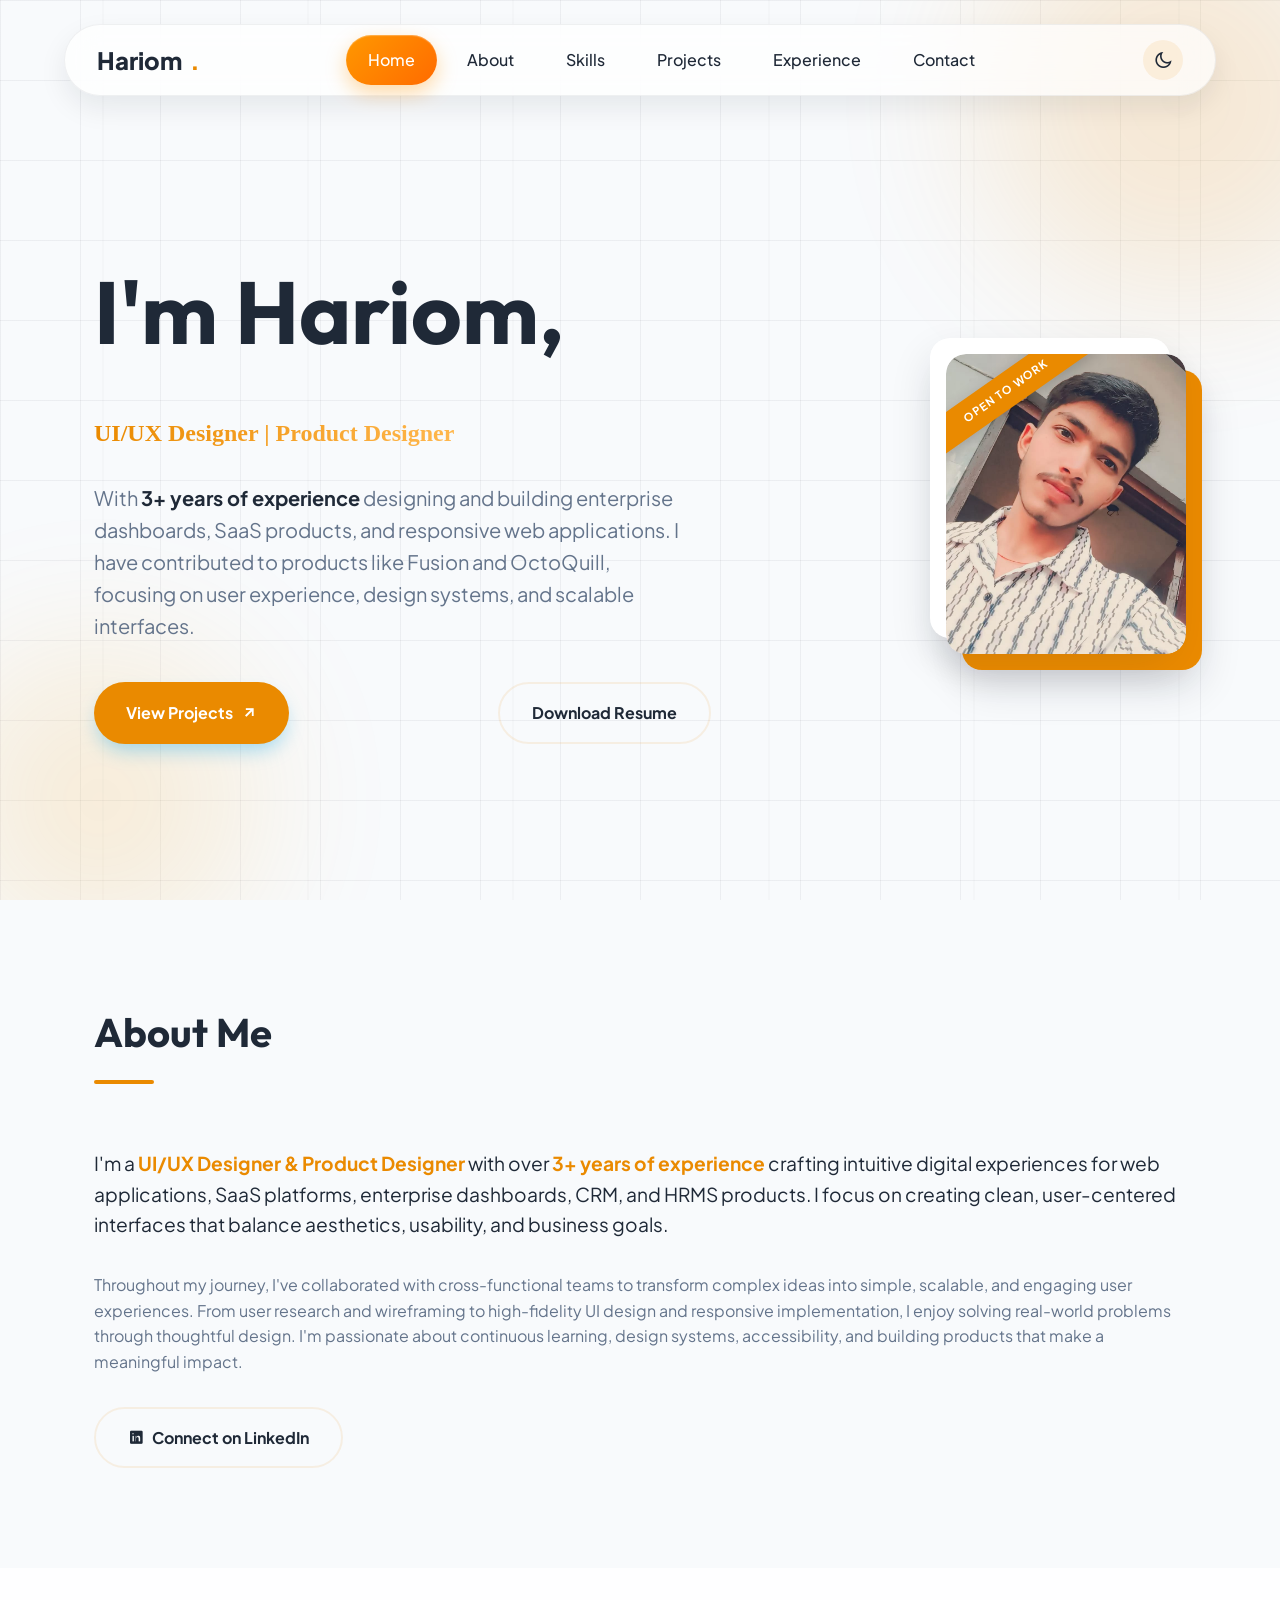
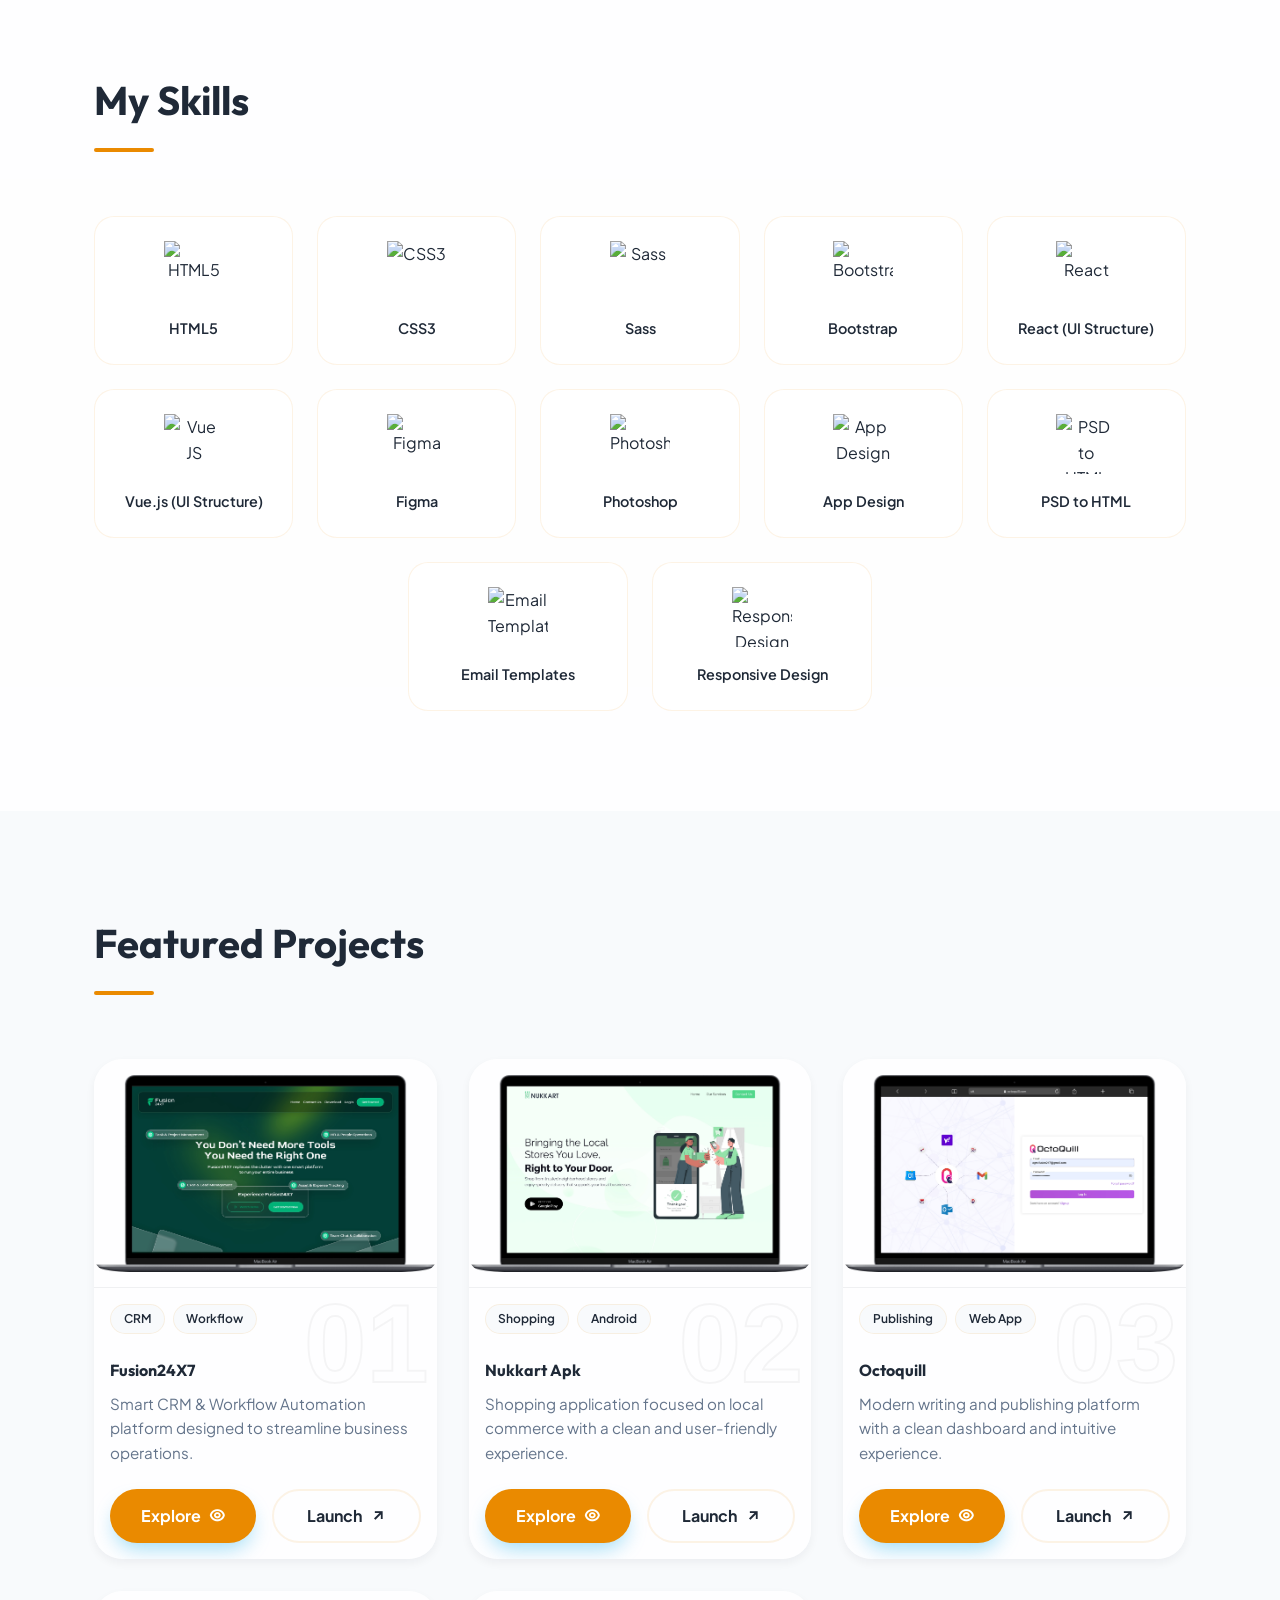
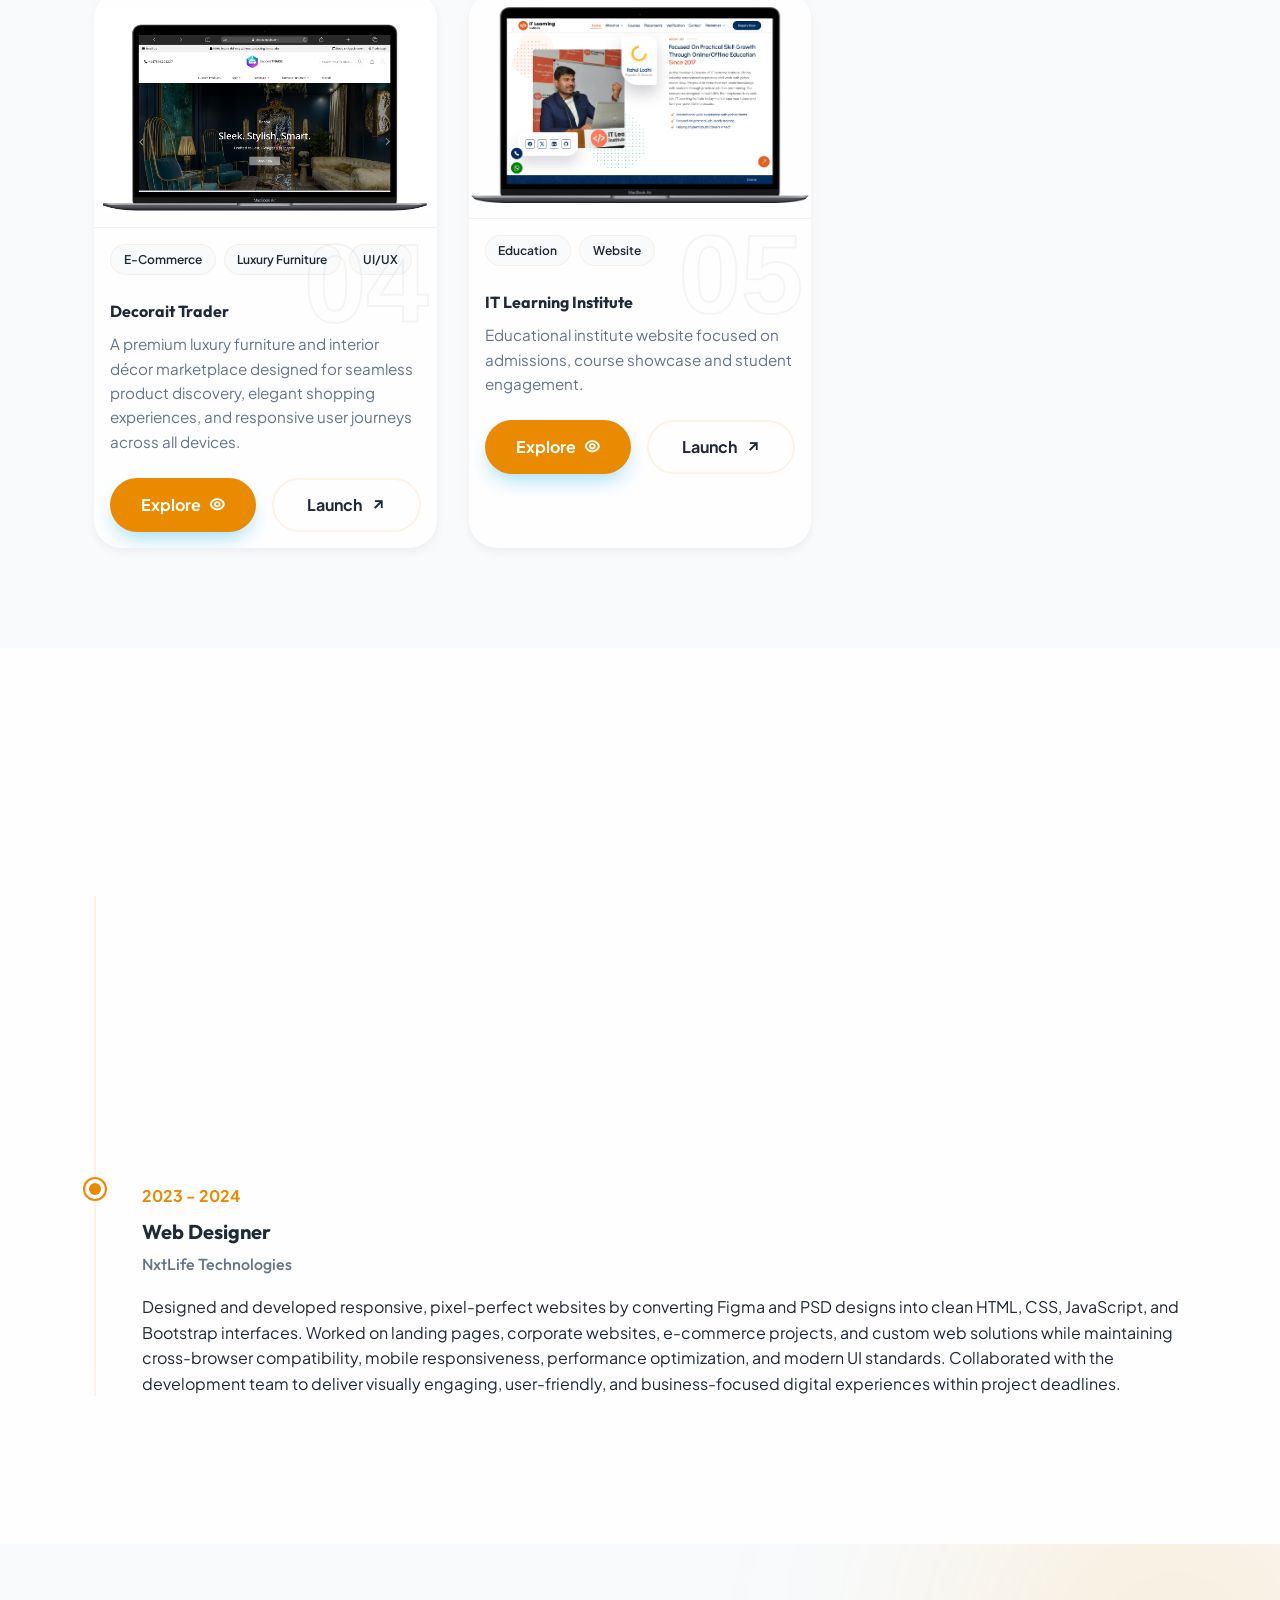
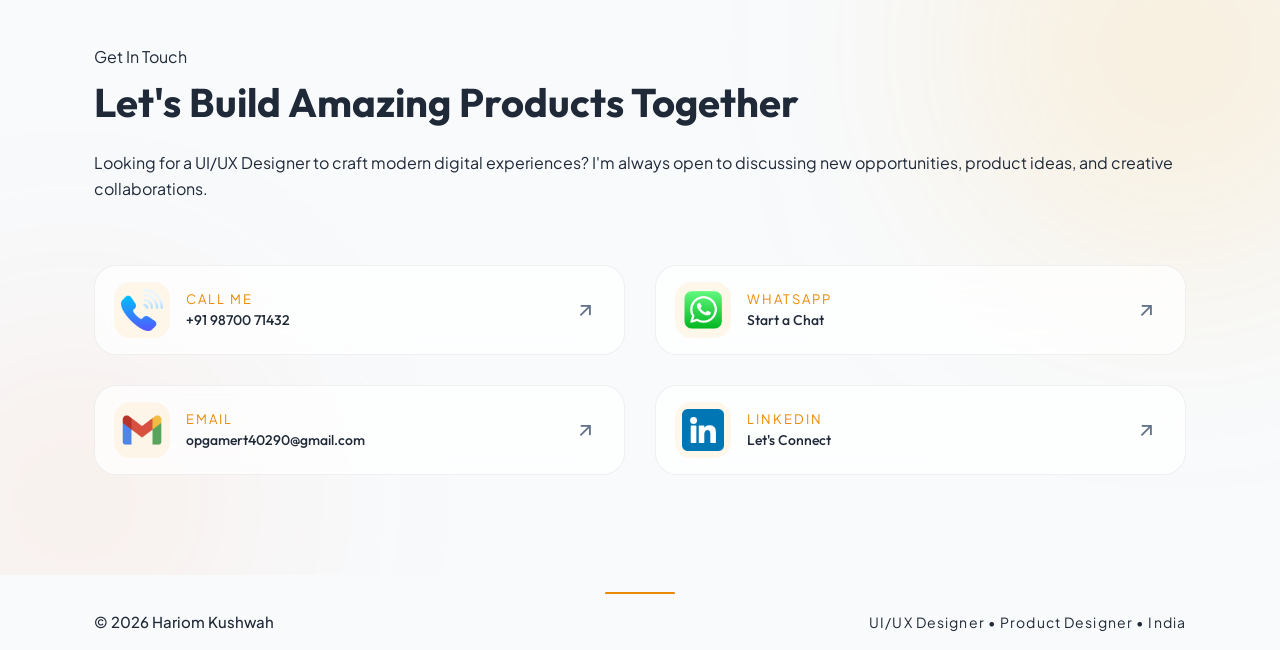
==== commit 0607fed1: "issues" ====
--- a/index.html
+++ b/index.html
@@ -58,7 +58,7 @@
                         <span>UI/UX Designer | Product Designer</span>
                     </h1>
                     <p data-aos="fade-up" data-aos-delay="200">
-                        With 3+ years of experience designing and building
+                        With <strong class="text-main">3+ years of experience</strong> designing and building
                         enterprise dashboards, SaaS products, and responsive
                         web applications. I have contributed to products like
                         Fusion and OctoQuill, focusing on user experience,
@@ -100,20 +100,21 @@
                 <div class="line"></div>
             </div>
             <div class="contact-wrapper">
-                <div class="about-content" data-aos="fade-right">
-                    <p style="font-size: 1.2rem; margin-bottom: 2rem;">
-                        My strengths are that I am a quick learner, punctual and energetic. Whatever task I take up, I
-                        put my efforts to complete the task in time.
-                    </p>
-                    <p style="color: var(--text-muted); margin-bottom: 2rem;">
-                        My goal is to achieve a higher position in a reputed company by leveraging my professional
-                        skills and continuously learning. I bridge the gap between aesthetics and functionality.
-                    </p>
-                    <div class="hero-btns">
-                        <a href="https://linkedin.com" target="_blank" class="btn btn-outline"><i
-                                class="ri-linkedin-box-fill"></i> LinkedIn</a>
-                    </div>
-                </div>
+             <div class="about-content" data-aos="fade-right">
+    <p style="font-size: 1.2rem; margin-bottom: 2rem;">
+        I'm a <strong class="text-primary">UI/UX Designer & Product Designer</strong> with over <strong class="text-primary">3+ years of experience</strong> crafting intuitive digital experiences for web applications, SaaS platforms, enterprise dashboards, CRM, and HRMS products. I focus on creating clean, user-centered interfaces that balance aesthetics, usability, and business goals.
+    </p>
+
+    <p style="color: var(--text-muted); margin-bottom: 2rem;">
+        Throughout my journey, I've collaborated with cross-functional teams to transform complex ideas into simple, scalable, and engaging user experiences. From user research and wireframing to high-fidelity UI design and responsive implementation, I enjoy solving real-world problems through thoughtful design. I'm passionate about continuous learning, design systems, accessibility, and building products that make a meaningful impact.
+    </p>
+
+    <div class="hero-btns">
+        <a href="https://linkedin.com" target="_blank" class="btn btn-outline">
+            <i class="ri-linkedin-box-fill"></i> Connect on LinkedIn
+        </a>
+    </div>
+</div>
             </div>
         </div>
     </section>
@@ -186,26 +187,8 @@
     <section id="projects" class="section">
         <div class="container">
             <div class="section-title" data-aos="fade-up">
-                <h2>Live Projects</h2>
+                <h2>Featured Projects</h2>
                 <div class="line"></div>
-            </div>
-            <div class="project-tabs" data-aos="fade-up">
-                <button class="project-tab active" data-filter="all">
-                    <span class="tab-dot"></span>
-                    All Projects
-                </button>
-                <button class="project-tab" data-filter="agami">
-                    <span class="tab-dot"></span>
-                    Agami Technologies
-                </button>
-                <button class="project-tab" data-filter="nxtlife">
-                    <span class="tab-dot"></span>
-                    NxtLife
-                </button>
-                <button class="project-tab" data-filter="self">
-                    <span class="tab-dot"></span>
-                    Self Projects
-                </button>
             </div>
             <div class="projects-grid">
                 <!-- 01 -->
@@ -226,8 +209,8 @@
                         <h3>Fusion24X7</h3>
                         <p>Smart CRM & Workflow Automation platform designed to streamline business operations.</p>
                         <div class="hero-btns">
-                            <a href="fusion24x7.html" class="btn btn-primary">Case Study</a>
-                            <a href="#" class="btn btn-outline">Live Demo</a>
+                            <a href="fusion24x7.html" class="btn btn-primary">Explore <i class="ri-eye-line"></i></a>
+                            <a href="#" class="btn btn-outline">Launch <i class="ri-arrow-right-up-line"></i></a>
                         </div>
                     </div>
                 </div>
@@ -246,8 +229,8 @@
                         <h3>Nukkart Apk</h3>
                         <p>Shopping application focused on local commerce with a clean and user-friendly experience.</p>
                         <div class="hero-btns">
-                            <a href="nukkart.html" class="btn btn-primary">Case Study</a>
-                            <a href="#" class="btn btn-outline">Live Demo</a>
+                            <a href="nukkart.html" class="btn btn-primary">Explore <i class="ri-eye-line"></i></a>
+                            <a href="#" class="btn btn-outline">Launch <i class="ri-arrow-right-up-line"></i></a>
                         </div>
                     </div>
                 </div>
@@ -266,8 +249,8 @@
                         <h3>Octoquill</h3>
                         <p>Modern writing and publishing platform with a clean dashboard and intuitive experience.</p>
                         <div class="hero-btns">
-                            <a href="octoquill.html" class="btn btn-primary">Case Study</a>
-                            <a href="#" class="btn btn-outline">Live Demo</a>
+                            <a href="octoquill.html" class="btn btn-primary">Explore <i class="ri-eye-line"></i></a>
+                            <a href="#" class="btn btn-outline">Launch <i class="ri-arrow-right-up-line"></i></a>
                         </div>
                     </div>
                 </div>
@@ -278,7 +261,7 @@
                         <div class="project-overlay"></div>
                     </div>
                     <div class="project-info">
-                        <div class="project-count">05</div>
+                        <div class="project-count">04</div>
                         <div class="project-tags">
                             <span class="tag">E-Commerce</span>
                             <span class="tag">Luxury Furniture</span>
@@ -292,56 +275,11 @@
                         </p>
                         <div class="hero-btns">
                             <a href="decoraitrade.html" class="btn btn-primary">
-                                View Case Study
+                               Explore <i class="ri-eye-line"></i>
                             </a>
                             <a href="https://decoraitrade.com/" target="_blank" class="btn btn-outline">
-                                Live Website
+                                Launch<i class="ri-arrow-right-up-line"></i>
                             </a>
-                        </div>
-                    </div>
-                </div>
-                <!-- 04 -->
-                <div class="project-card" data-aos="fade-up" data-category="enterprise">
-                    <div class="project-img">
-                        <img src="assets/decorait/imgs/image.png" alt="Decorait">
-                        <div class="project-overlay"></div>
-                    </div>
-                    <div class="project-info">
-                        <div class="project-count">04</div>
-                        <div class="project-tags">
-                            <span class="tag">AI Platform</span>
-                            <span class="tag">B2B2C</span>
-                        </div>
-                        <h3>Decorait AI Platform</h3>
-                        <p>
-                            AI-powered décor ecosystem connecting brands, retailers, distributors
-                            and interior designers with smart product discovery, digital catalogues
-                            and intelligent business management.
-                        </p>
-                        <div class="hero-btns">
-                            <a href="decorait.html" class="btn btn-primary">Case Study</a>
-                            <a href="https://www.decorait.com/" target="_blank" class="btn btn-outline">Live Demo</a>
-                        </div>
-                    </div>
-                </div>
-                <!-- 06 -->
-                <div class="project-card" data-aos="fade-up" data-aos-delay="200" data-category="self">
-                    <div class="project-img">
-                        <img src="https://picsum.photos/seed/alexmart/800/600" alt="Alexmart">
-                        <div class="project-overlay"></div>
-                    </div>
-                    <div class="project-info">
-                        <div class="project-count">06</div>
-                        <div class="project-tags">
-                            <span class="tag">E-Commerce</span>
-                            <span class="tag">Figma</span>
-                        </div>
-                        <h3>Alexmart</h3>
-                        <p>Smart devices e-commerce experience with modern UI, product browsing and responsive design.
-                        </p>
-                        <div class="hero-btns">
-                            <a href="alexmart.html" class="btn btn-primary">Case Study</a>
-                            <a href="#" class="btn btn-outline">Live Demo</a>
                         </div>
                     </div>
                 </div>
@@ -352,7 +290,7 @@
                         <div class="project-overlay"></div>
                     </div>
                     <div class="project-info">
-                        <div class="project-count">07</div>
+                        <div class="project-count">05</div>
                         <div class="project-tags">
                             <span class="tag">Education</span>
                             <span class="tag">Website</span>
@@ -361,8 +299,8 @@
                         <p>Educational institute website focused on admissions, course showcase and student engagement.
                         </p>
                         <div class="hero-btns">
-                            <a href="it-learning.html" class="btn btn-primary">Case Study</a>
-                            <a href="#" class="btn btn-outline">Live Demo</a>
+                            <a href="it-learning.html" class="btn btn-primary">Explore <i class="ri-eye-line"></i></a>
+                            <a href="#" class="btn btn-outline">Launch <i class="ri-arrow-right-up-line"></i></a>
                         </div>
                     </div>
                 </div>
@@ -382,8 +320,15 @@
                     <div class="timeline-content">
                         <h3>UI/UX Designer</h3>
                         <h4>Agami Technologies</h4>
-                        <p>Leading design initiatives, creating user flows, and high-fidelity prototypes for enterprise
-                            applications.</p>
+                        <p>
+                            Leading end-to-end UI/UX design for enterprise web applications, collaborating closely with
+                            product managers and developers to transform complex business requirements into intuitive
+                            user experiences. Designed scalable design systems, user flows, wireframes, high-fidelity
+                            interfaces, dashboards, CRM modules, HRMS, and SaaS products while ensuring responsive
+                            layouts, accessibility, and design consistency across the platform. Contributed to improving
+                            usability, visual hierarchy, and overall product experience through continuous research,
+                            design iterations, and quality assurance.
+                        </p>
                     </div>
                 </div>
                 <div class="timeline-item" data-aos="fade-left" data-aos-delay="100">
@@ -391,8 +336,14 @@
                     <div class="timeline-content">
                         <h3>Web Designer</h3>
                         <h4>NxtLife Technologies</h4>
-                        <p>Focused on responsive web design, PSD to HTML conversion, and maintaining design consistency
-                            across projects.</p>
+                        <p>
+                            Designed and developed responsive, pixel-perfect websites by converting Figma and PSD
+                            designs into clean HTML, CSS, JavaScript, and Bootstrap interfaces. Worked on landing pages,
+                            corporate websites, e-commerce projects, and custom web solutions while maintaining
+                            cross-browser compatibility, mobile responsiveness, performance optimization, and modern UI
+                            standards. Collaborated with the development team to deliver visually engaging,
+                            user-friendly, and business-focused digital experiences within project deadlines.
+                        </p>
                     </div>
                 </div>
             </div>
@@ -486,6 +437,13 @@
     <!-- Scripts -->
     <script src="https://unpkg.com/aos@2.3.1/dist/aos.js"></script>
     <script src="main.js"></script>
+    <script>
+if ("serviceWorker" in navigator) {
+    window.addEventListener("load", () => {
+        navigator.serviceWorker.register("sw.js");
+    });
+}
+</script>
 </body>
 
 </html>
--- a/style.css
+++ b/style.css
@@ -45,6 +45,12 @@
     white-space: nowrap;
     text-overflow: ellipsis;
 }
+.text-primary{
+    color: var(--primary);
+}
+.text-main{
+    color: var(--text-main);
+}
 /* Navbar Actions */
 .nav-actions {
     display: flex;
@@ -511,7 +517,7 @@
     display:block;
     padding:12px 22px;
     text-decoration:none;
-    color:#cbd5e1;
+    color:var(--text-main);
     font-weight:500;
     border-radius:30px;
     transition:.35s;
@@ -555,24 +561,6 @@
 .logo span {
     color: var(--primary);
 }
-.nav-links {
-    display: flex;
-    gap: 2rem;
-    list-style: none;
-}
-.nav-links a {
-    text-decoration: none;
-    color: var(--text-main);
-    font-weight: 600;
-    font-size: 0.9rem;
-    opacity: 0.7;
-    transition: var(--transition);
-}
-.nav-links a:hover {
-    opacity: 1;
-    color: var(--primary);
-}
-
 .theme-toggle {
     background: none;
     border: none;
@@ -676,7 +664,7 @@
 .hero-btns {
     display: flex;
     gap: 1rem;
-    flex-wrap: wrap;
+    justify-content: space-between;
 }
 .btn {
     padding: 1rem 2rem;
@@ -907,6 +895,9 @@
 }
 .project-info .hero-btns a {
     padding: .75rem 1.5rem;
+    width: 100%;
+    text-align: center;
+    justify-content: center;
 }
 .project-info h3 {
     font-size: 1rem;
@@ -1086,6 +1077,7 @@
 .contact-content small{
 color:var(--text-muted);
 font-size:12px;
+display: none;
 }
 .contact-arrow{
 width:40px;
@@ -1450,7 +1442,7 @@
     }
 }
 /* =========================
-   CASE STUDY SECTION
+   Explore <i class="ri-eye-line"></i> SECTION
 ========================= */
 .case-section {
     position: relative;
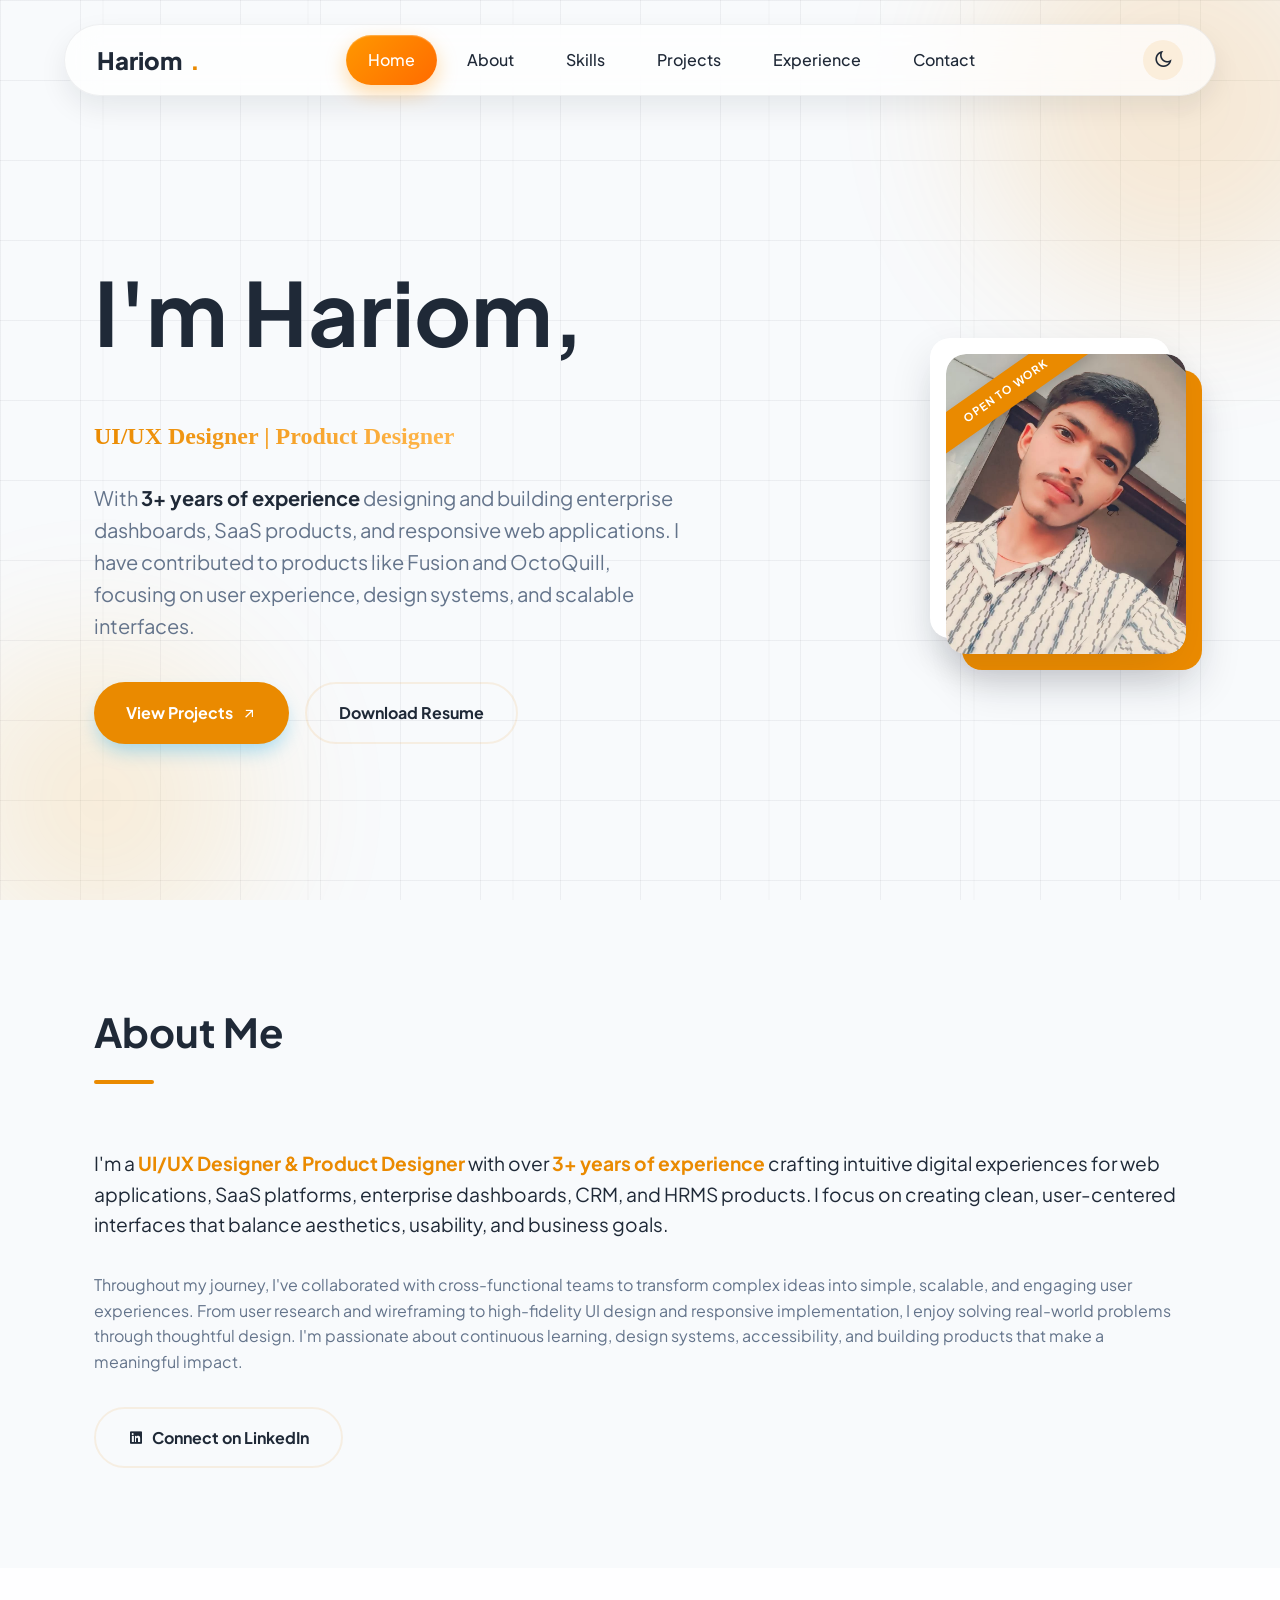
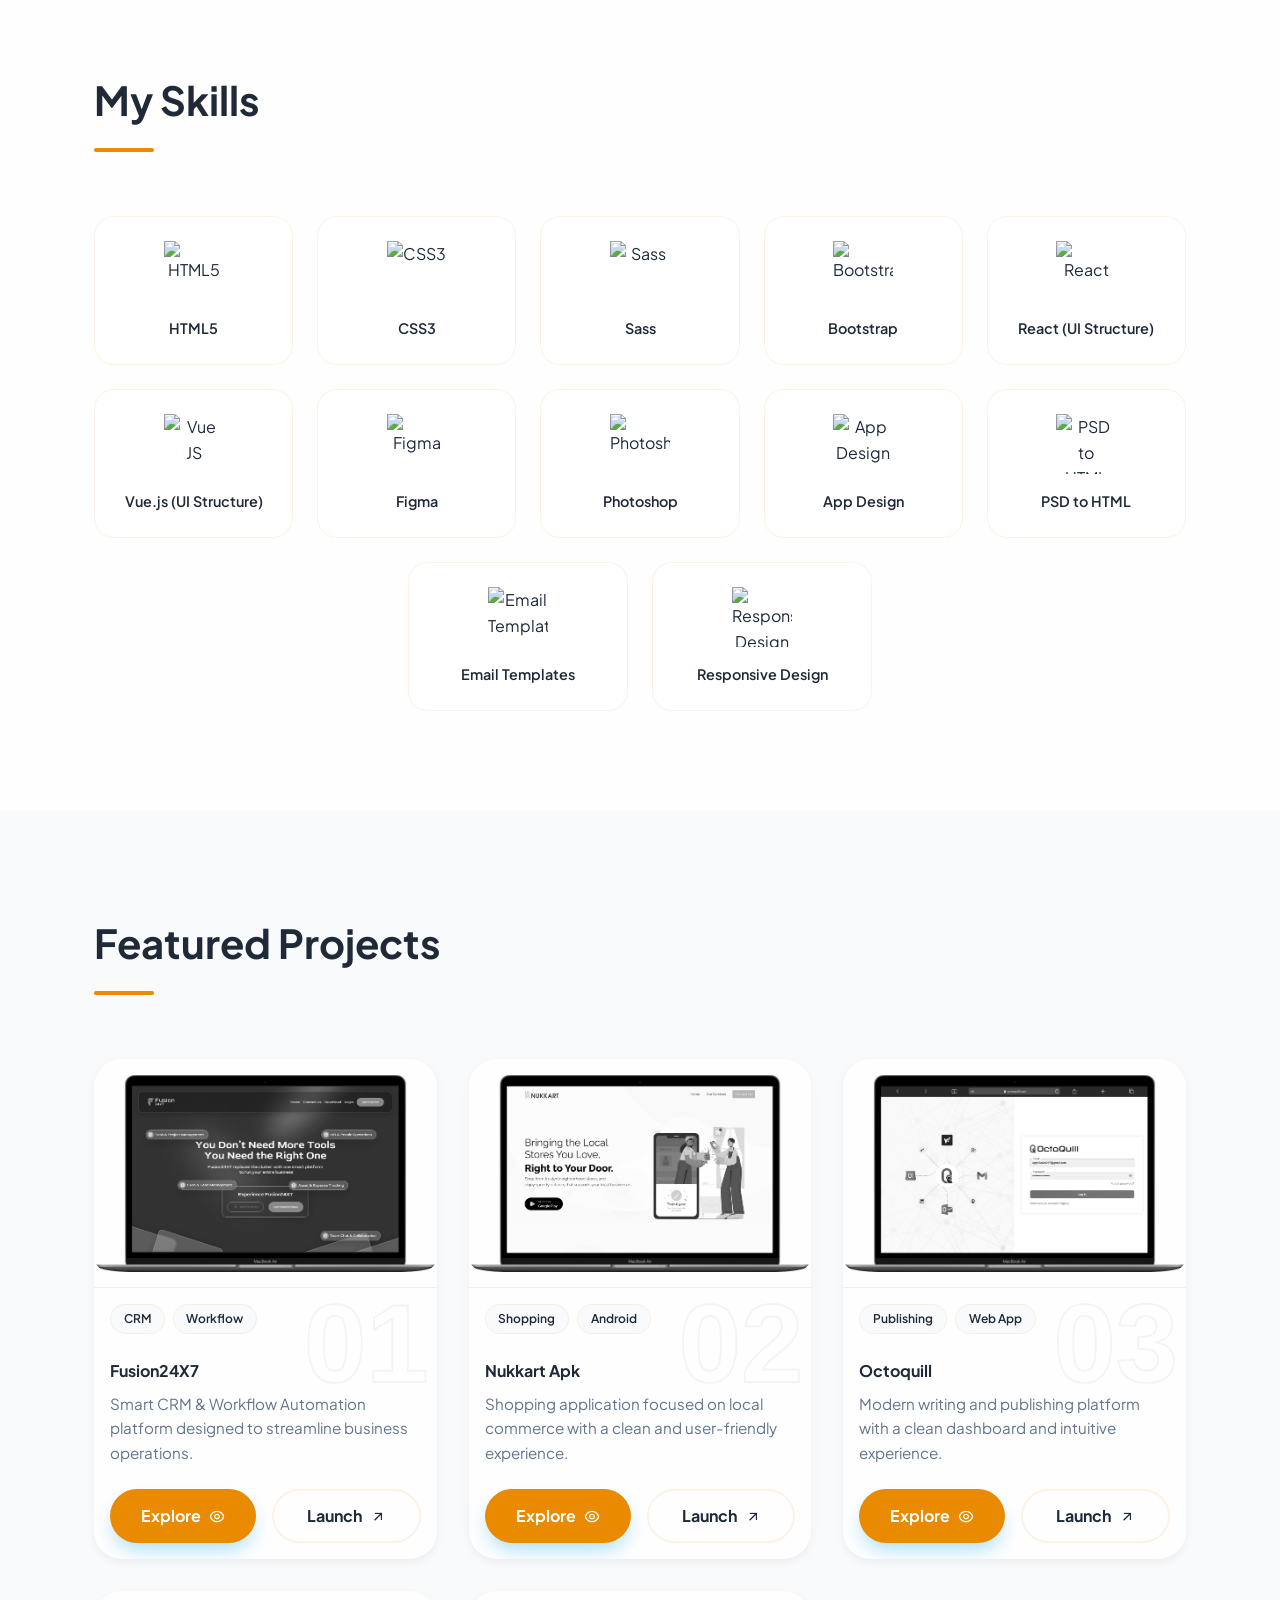
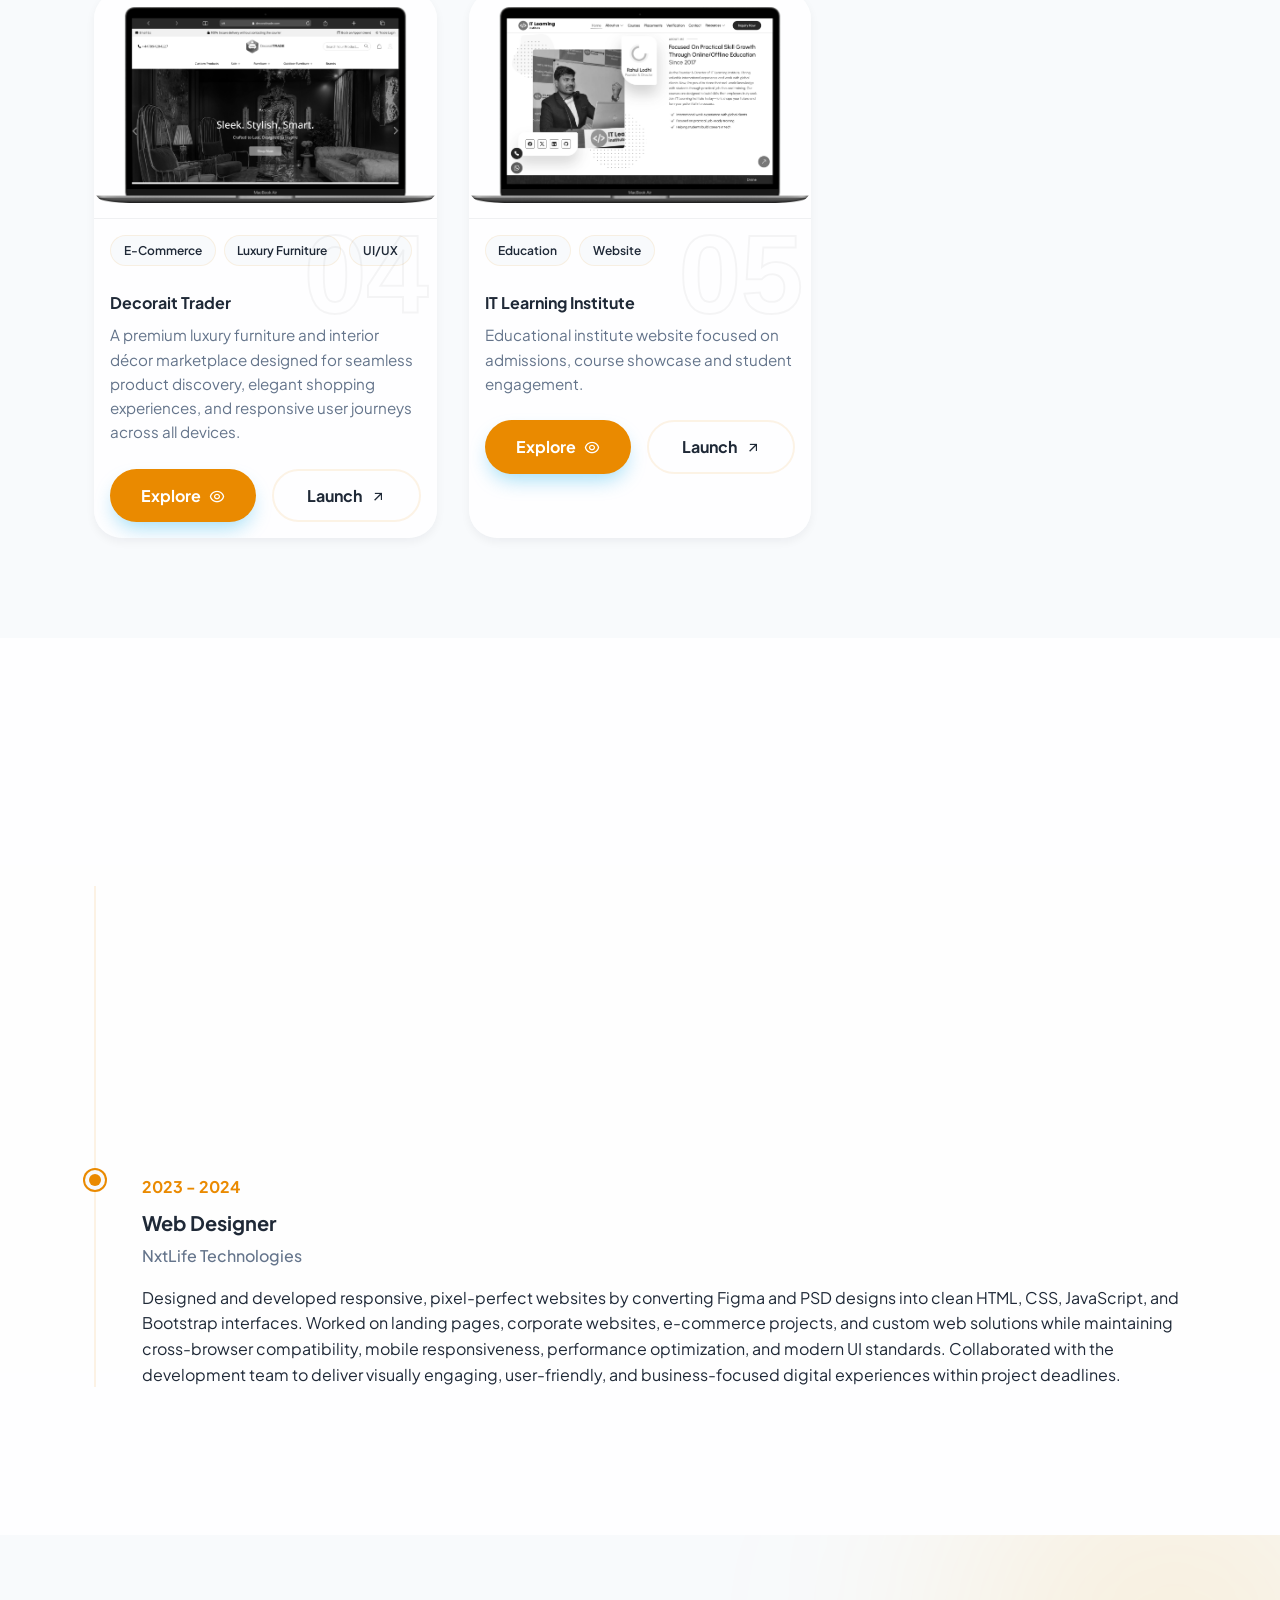
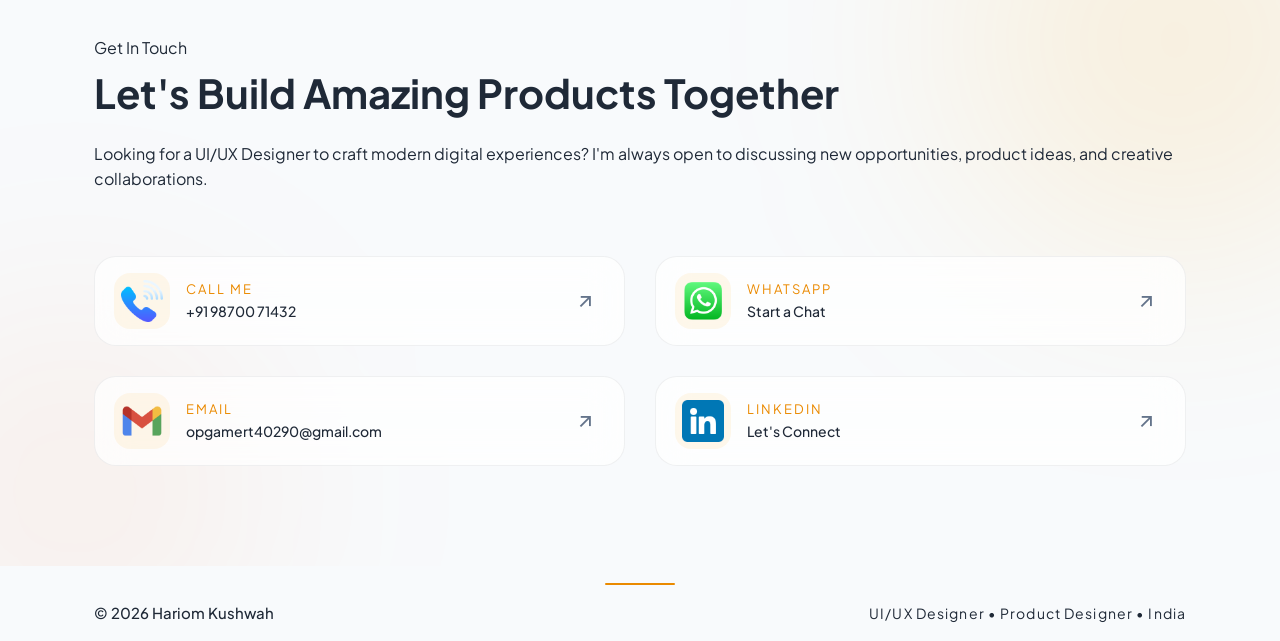
==== commit bb13ab7f: "case study enhance and favicon attach" ====
--- a/index.html
+++ b/index.html
@@ -8,6 +8,7 @@
     <!-- AOS Animation Library -->
     <link href="https://unpkg.com/aos@2.3.1/dist/aos.css" rel="stylesheet">
     <!-- Custom Styles -->
+     <link rel="icon" type="image/svg+xml" href="assets/favicon.svg">
     <link rel="stylesheet" href="style.css">
     <link rel="stylesheet" href="responsive.css">
     <link rel="stylesheet" href="remixicon/remixicon.css">
@@ -257,7 +258,7 @@
                 <!-- 05 -->
                 <div class="project-card" data-aos="fade-up" data-aos-delay="100" data-category="decorait">
                     <div class="project-img">
-                        <img src="assets/decortrade/imgs/image.png" alt="Decorait Trader">
+                        <img src="assets/decortrade/imgs/Macbook-Air-decoraitrade.com (1).png" alt="Decorait Trader">
                         <div class="project-overlay"></div>
                     </div>
                     <div class="project-info">
--- a/style.css
+++ b/style.css
@@ -1,4 +1,43 @@
-@import url('https://fonts.googleapis.com/css2?family=Plus+Jakarta+Sans:wght@300;400;500;600;700;800&family=Outfit:wght@300;400;500;600;700;800&display=swap');
+@font-face {
+    font-family: "Open Sans";
+    src: url("assets/fonts/PlusJakartaSans-VariableFont_wght.ttf")
+         format("truetype");
+    font-weight: 100 900;
+    font-style: normal;
+    font-display: swap;
+}
+
+@font-face {
+    font-family: "Open Sans";
+    src: url("assets/fonts/PlusJakartaSans-Italic-VariableFont_wght.ttf")
+         format("truetype");
+    font-weight: 100 900;
+    font-style: italic;
+    font-display: swap;
+}
+
+* {
+    font-family: "Open Sans", sans-serif;
+}
+@font-face {
+    font-family: "remixicon";
+    src: url("remixicon/fonts/remixicon.woff2") format("woff2"),
+         url("remixicon/fonts/remixicon.woff") format("woff"),
+         url("remixicon/fonts/remixicon.ttf") format("truetype");
+    font-weight: normal;
+    font-style: normal;
+}
+
+[class^="ri-"],
+[class*=" ri-"] {
+    font-family: "remixicon" !important;
+    font-style: normal;
+    font-weight: normal;
+    font-variant: normal;
+    text-transform: none;
+    line-height: 1;
+    -webkit-font-smoothing: antialiased;
+}
 :root {
     /* ===== Refined Dark Theme ===== */
     --primary: #F59E0B;          /* Premium Amber */
@@ -40,6 +79,7 @@
     --shadow-md: 0 12px 28px rgba(15,23,42,.08);
     --shadow-lg: 0 18px 42px rgba(15,23,42,.12);
 }
+
 .text-ellipsis {
     overflow: hidden;
     white-space: nowrap;
@@ -207,13 +247,13 @@
     border-color: var(--primary);
 }
 .next-card-img {
-    height: 200px;
-    overflow: hidden;
+    width: 100%;
+    padding: 24px 16px;
+    border-bottom: 1px dashed var(--border);
 }
 .next-card-img img {
     width: 100%;
-    height: 100%;
-    object-fit: cover;
+    object-fit: contain;
 }
 .next-card-info {
     padding: 1.5rem;
@@ -446,7 +486,6 @@
 h3,
 h4,
 .font-display {
-    font-family: 'Outfit', sans-serif;
     font-weight: 700;
 }
 .container {
@@ -524,7 +563,7 @@
 }
 
 .nav-links a:hover{
-    color:#fff;
+    color:var(--primary);
 }
 
 /* Active Link */
@@ -664,7 +703,6 @@
 .hero-btns {
     display: flex;
     gap: 1rem;
-    justify-content: space-between;
 }
 .btn {
     padding: 1rem 2rem;
@@ -860,6 +898,7 @@
     object-fit: contain;
     border-radius: 1rem;
     transition: .3s ease;
+    filter: grayscale(1);
 }
 .project-count {
     position: absolute;
@@ -877,11 +916,9 @@
     z-index: 2;
     transition: .5s ease;
 }
-.project-card:hover .project-img {
-    padding: 0;
-}
 .project-card:hover img {
-    transform: scale(1.05) rotate(2deg);
+    filter: grayscale(0);
+    transform: translateY(20px) scale(1.05);
 }
 .project-info {
     padding: 1rem;
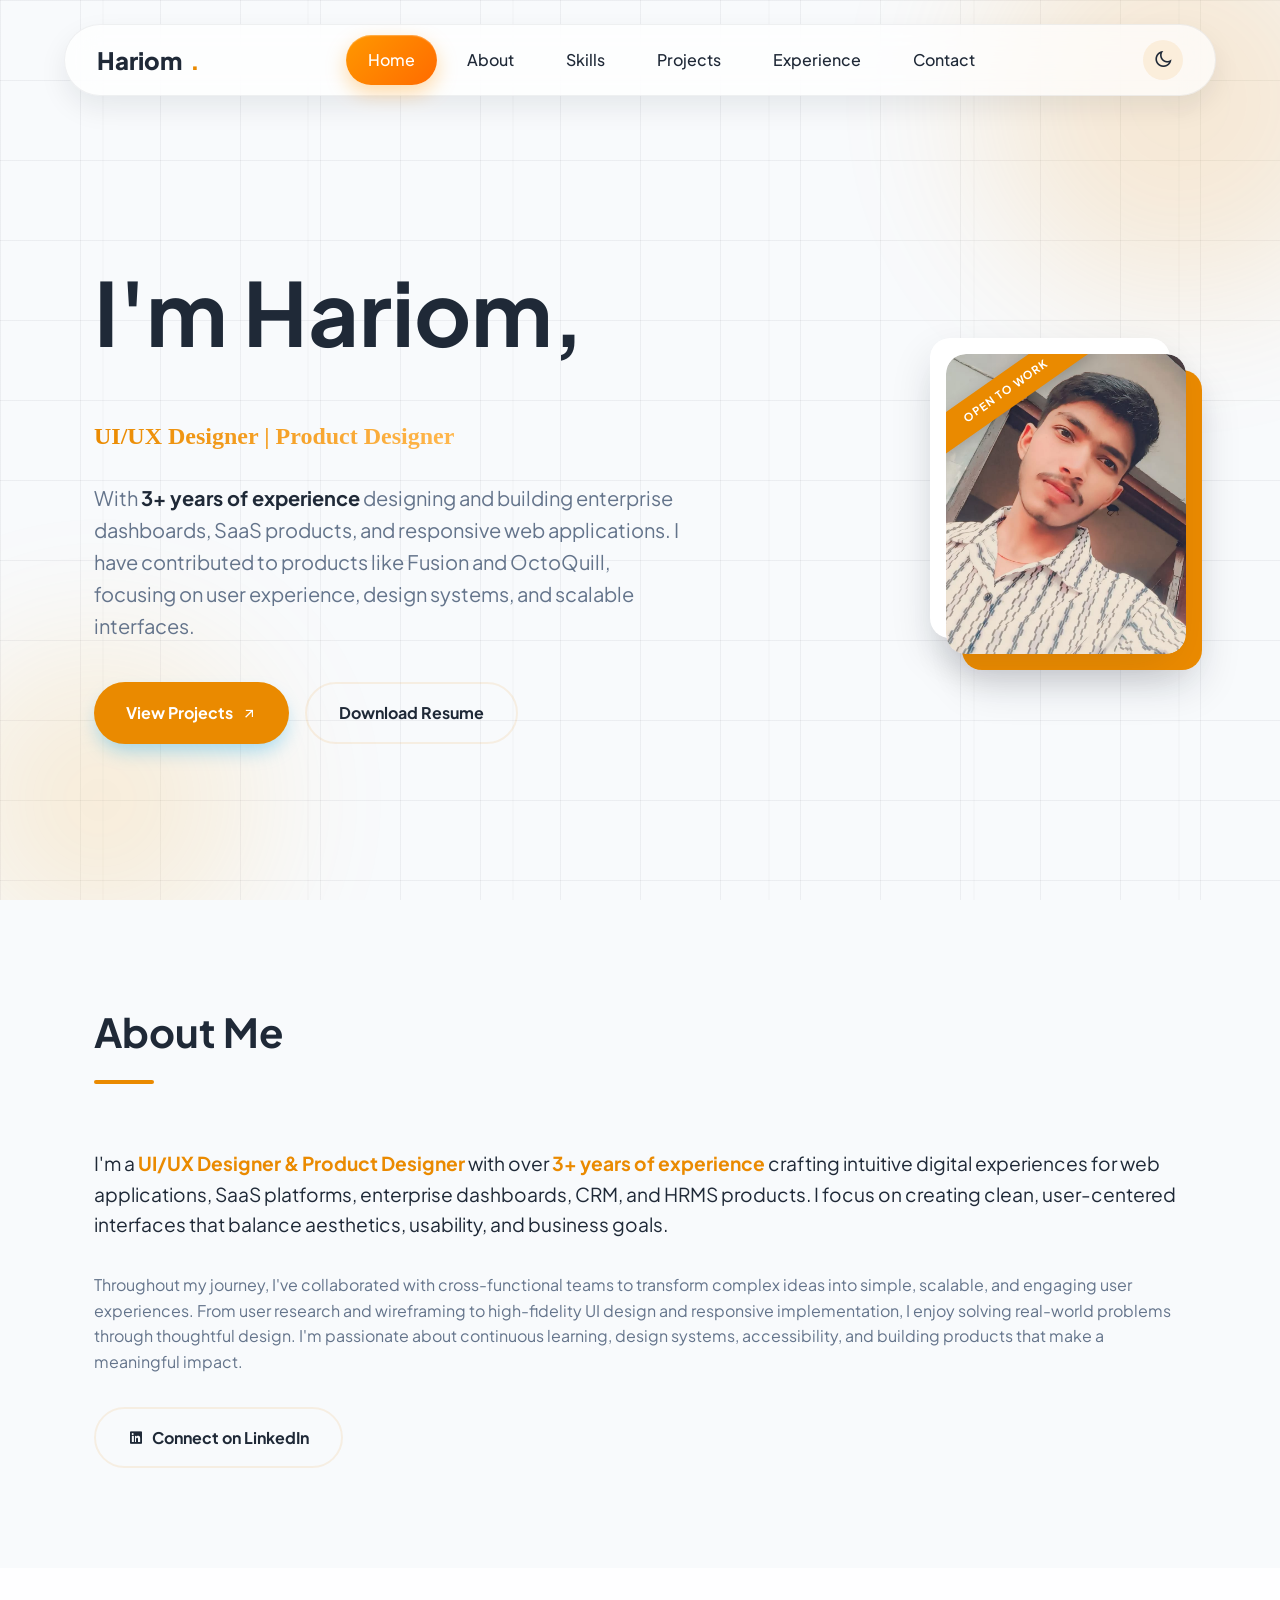
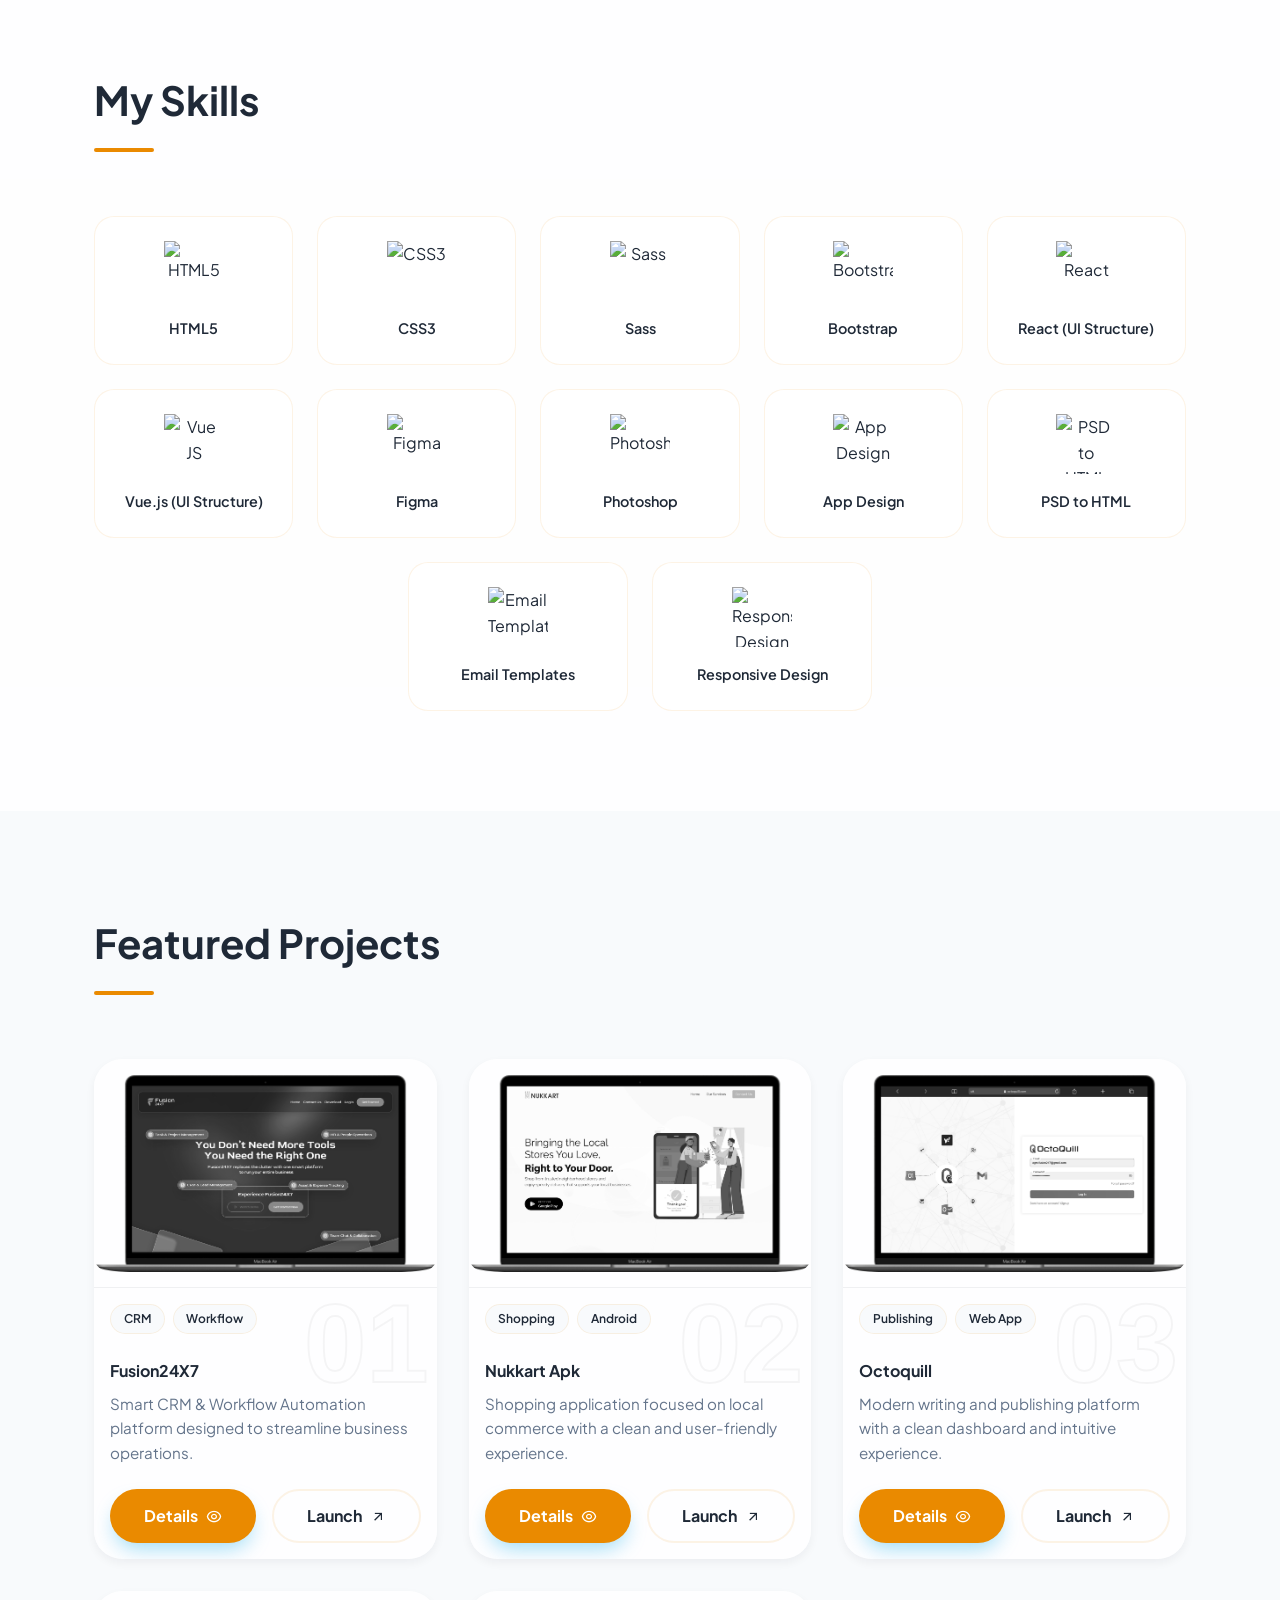
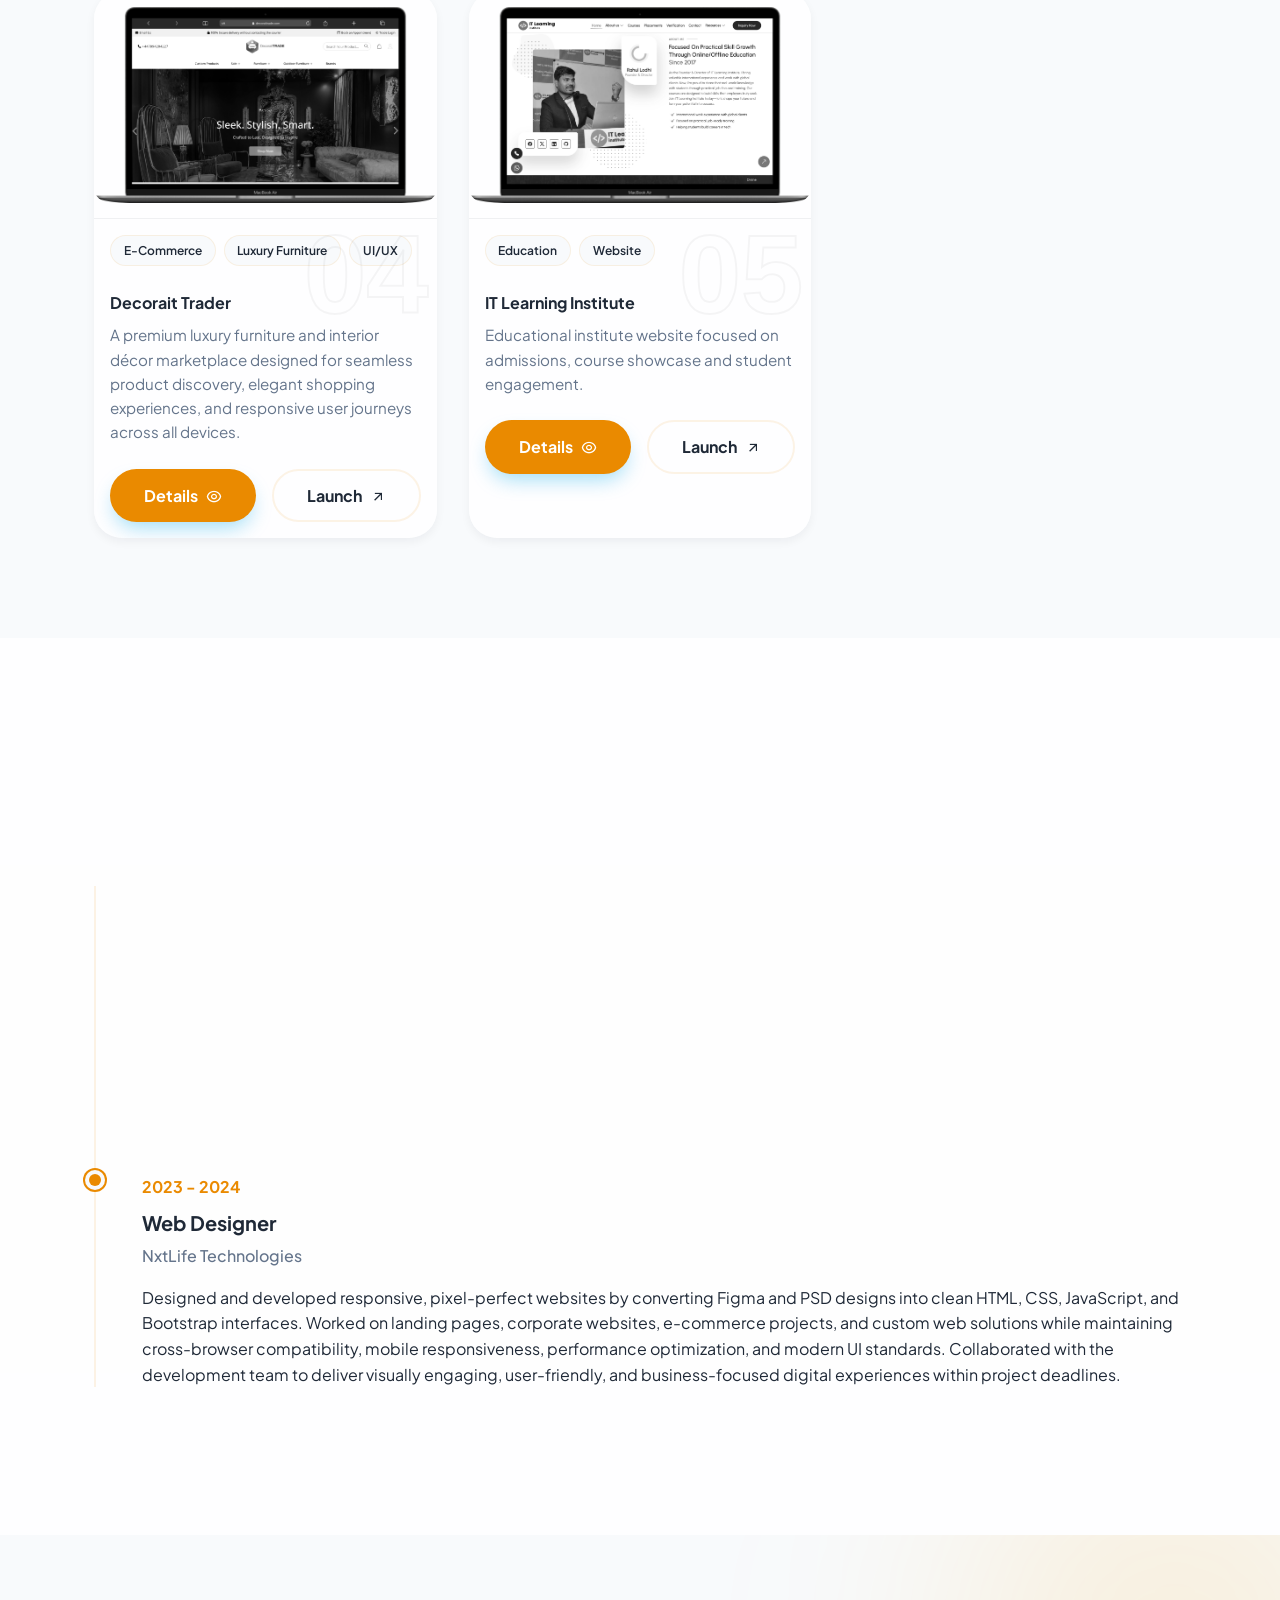
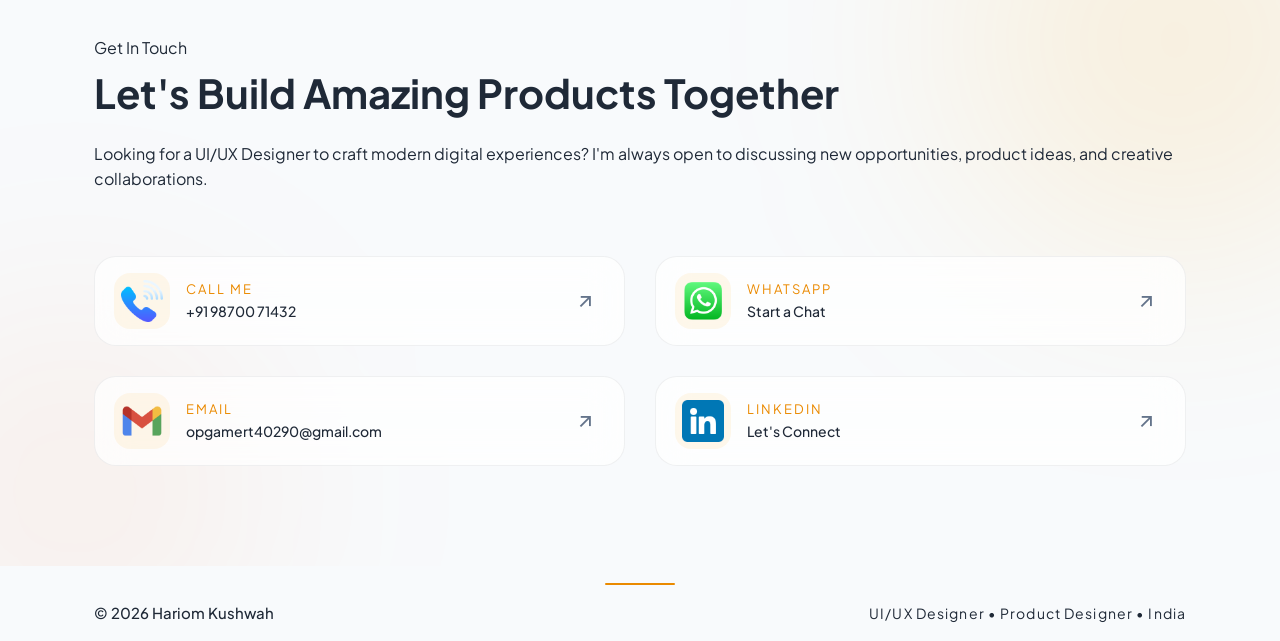
==== commit 7434bd72: "detail text" ====
--- a/index.html
+++ b/index.html
@@ -210,7 +210,7 @@
                         <h3>Fusion24X7</h3>
                         <p>Smart CRM & Workflow Automation platform designed to streamline business operations.</p>
                         <div class="hero-btns">
-                            <a href="fusion24x7.html" class="btn btn-primary">Explore <i class="ri-eye-line"></i></a>
+                            <a href="fusion24x7.html" class="btn btn-primary">Details <i class="ri-eye-line"></i></a>
                             <a href="#" class="btn btn-outline">Launch <i class="ri-arrow-right-up-line"></i></a>
                         </div>
                     </div>
@@ -230,7 +230,7 @@
                         <h3>Nukkart Apk</h3>
                         <p>Shopping application focused on local commerce with a clean and user-friendly experience.</p>
                         <div class="hero-btns">
-                            <a href="nukkart.html" class="btn btn-primary">Explore <i class="ri-eye-line"></i></a>
+                            <a href="nukkart.html" class="btn btn-primary">Details <i class="ri-eye-line"></i></a>
                             <a href="#" class="btn btn-outline">Launch <i class="ri-arrow-right-up-line"></i></a>
                         </div>
                     </div>
@@ -250,7 +250,7 @@
                         <h3>Octoquill</h3>
                         <p>Modern writing and publishing platform with a clean dashboard and intuitive experience.</p>
                         <div class="hero-btns">
-                            <a href="octoquill.html" class="btn btn-primary">Explore <i class="ri-eye-line"></i></a>
+                            <a href="octoquill.html" class="btn btn-primary">Details <i class="ri-eye-line"></i></a>
                             <a href="#" class="btn btn-outline">Launch <i class="ri-arrow-right-up-line"></i></a>
                         </div>
                     </div>
@@ -276,7 +276,7 @@
                         </p>
                         <div class="hero-btns">
                             <a href="decoraitrade.html" class="btn btn-primary">
-                               Explore <i class="ri-eye-line"></i>
+                               Details <i class="ri-eye-line"></i>
                             </a>
                             <a href="https://decoraitrade.com/" target="_blank" class="btn btn-outline">
                                 Launch<i class="ri-arrow-right-up-line"></i>
@@ -300,7 +300,7 @@
                         <p>Educational institute website focused on admissions, course showcase and student engagement.
                         </p>
                         <div class="hero-btns">
-                            <a href="it-learning.html" class="btn btn-primary">Explore <i class="ri-eye-line"></i></a>
+                            <a href="it-learning.html" class="btn btn-primary">Details <i class="ri-eye-line"></i></a>
                             <a href="#" class="btn btn-outline">Launch <i class="ri-arrow-right-up-line"></i></a>
                         </div>
                     </div>
--- a/style.css
+++ b/style.css
@@ -1479,7 +1479,7 @@
     }
 }
 /* =========================
-   Explore <i class="ri-eye-line"></i> SECTION
+   Details <i class="ri-eye-line"></i> SECTION
 ========================= */
 .case-section {
     position: relative;
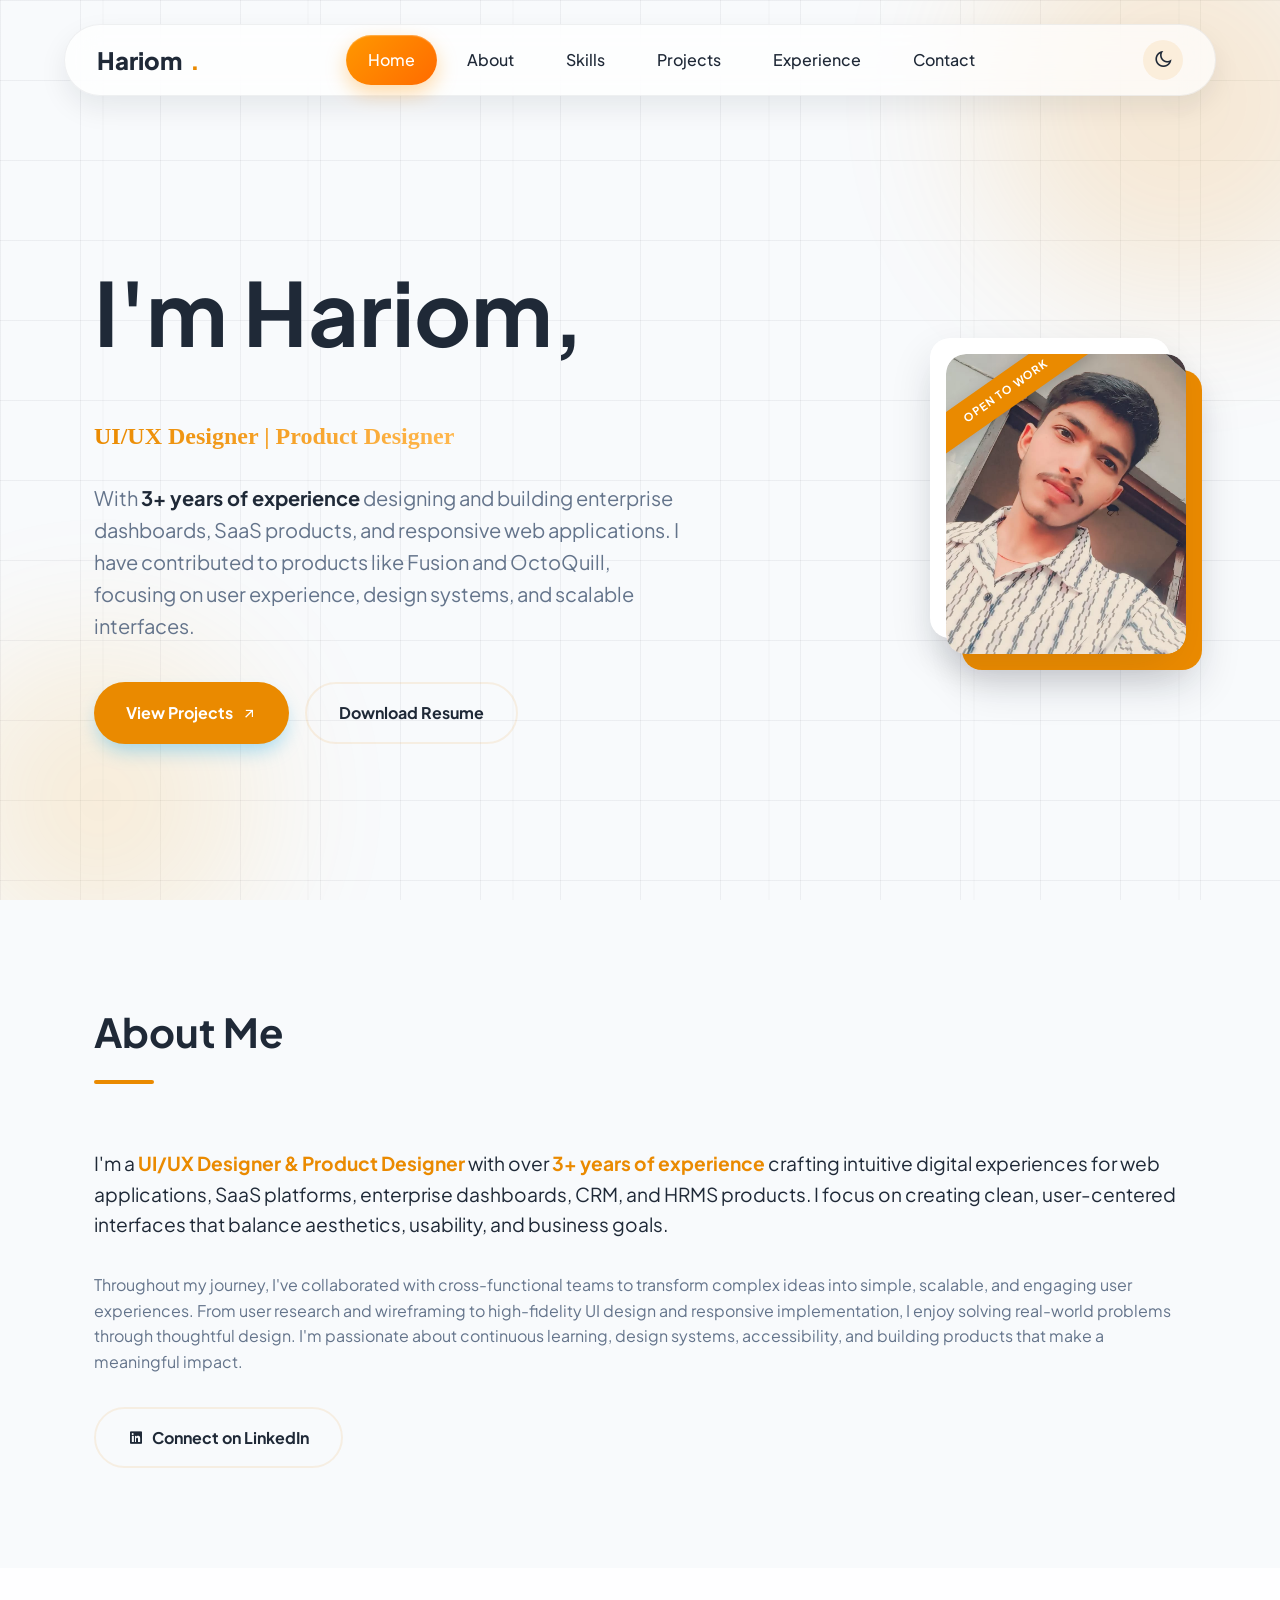
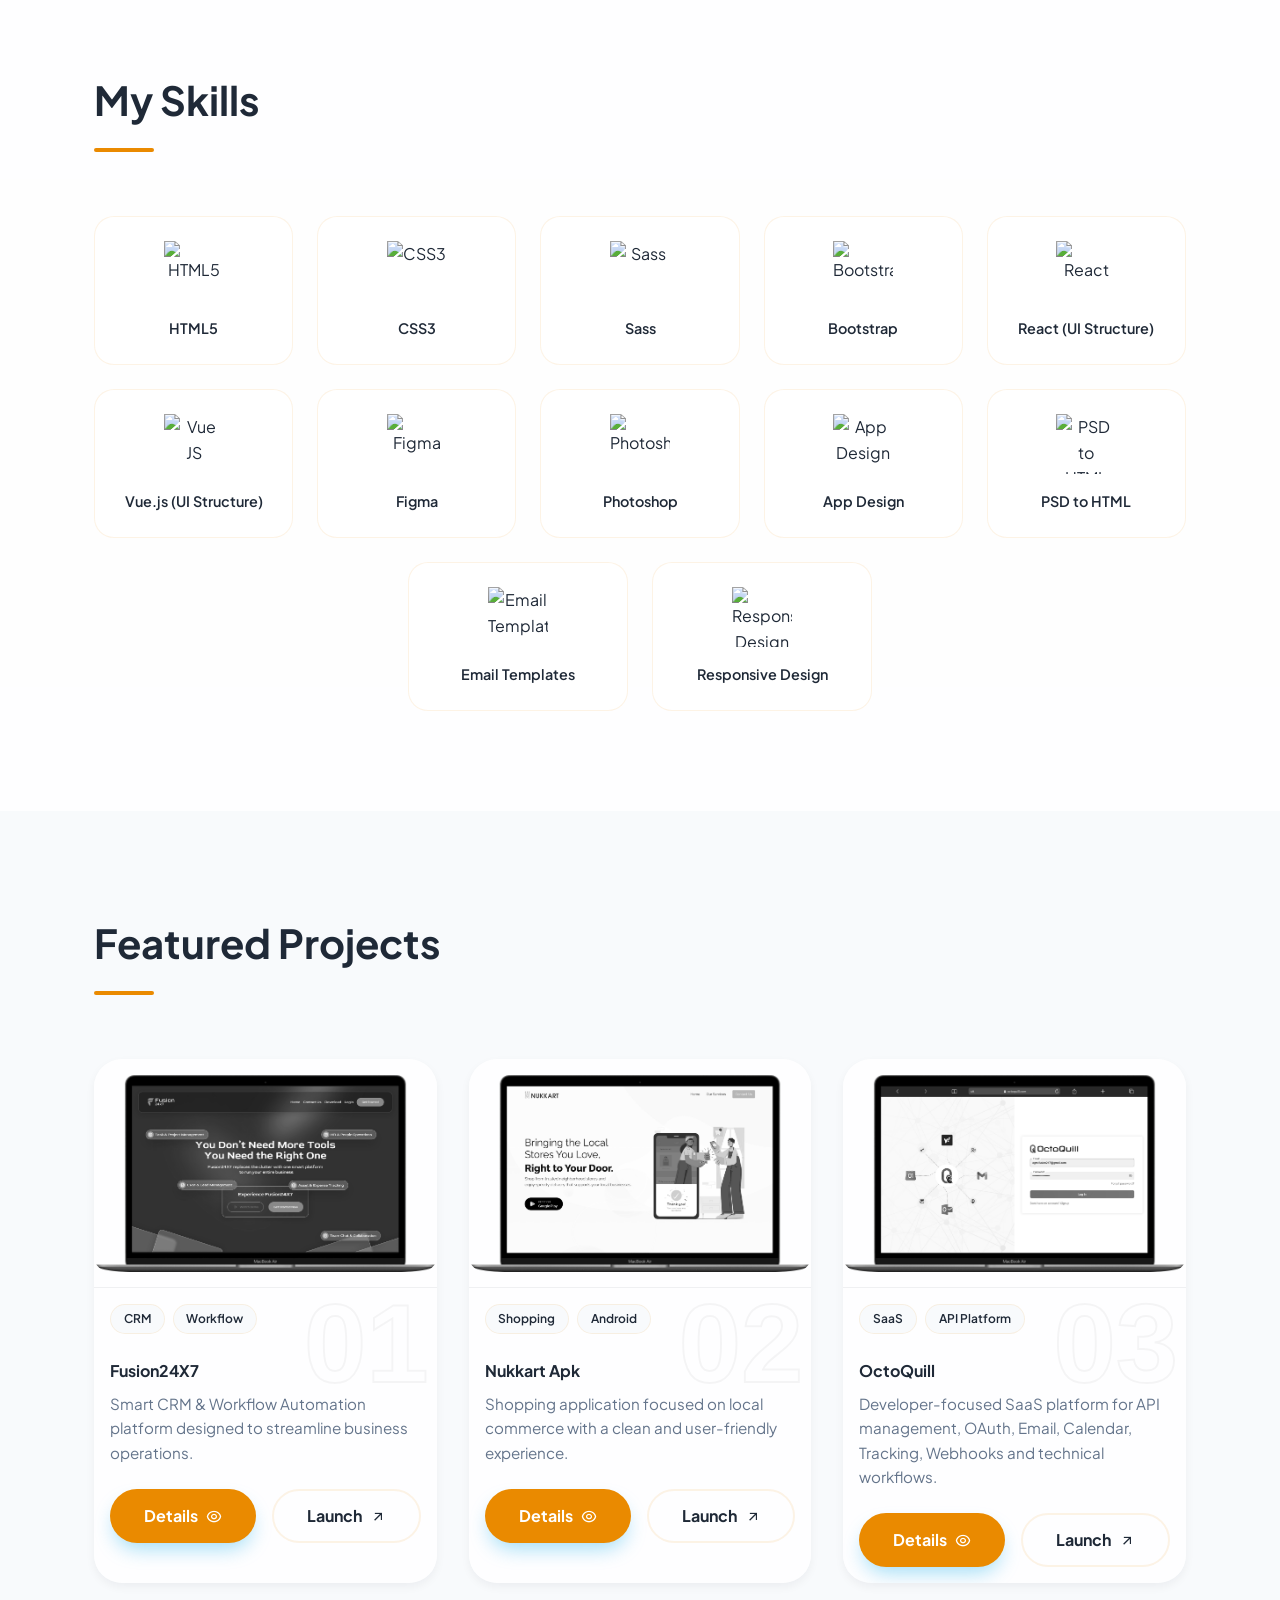
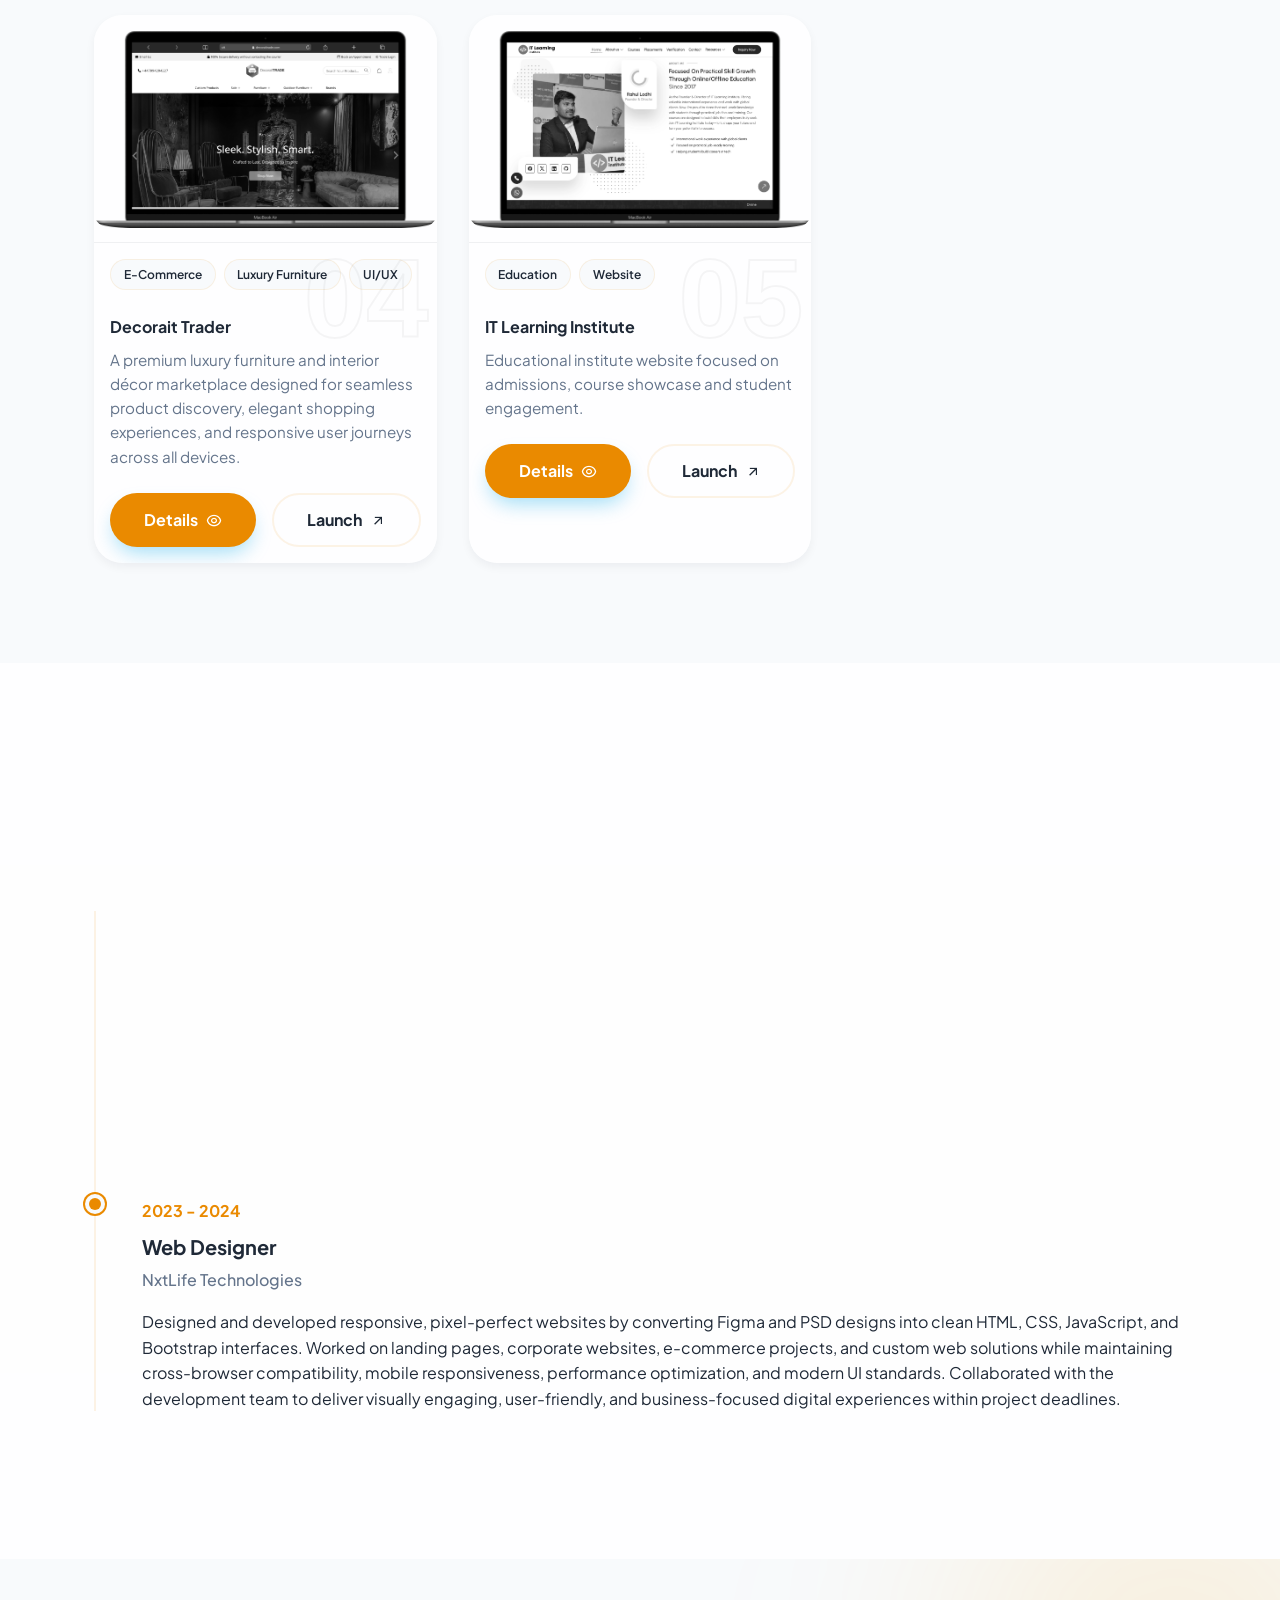
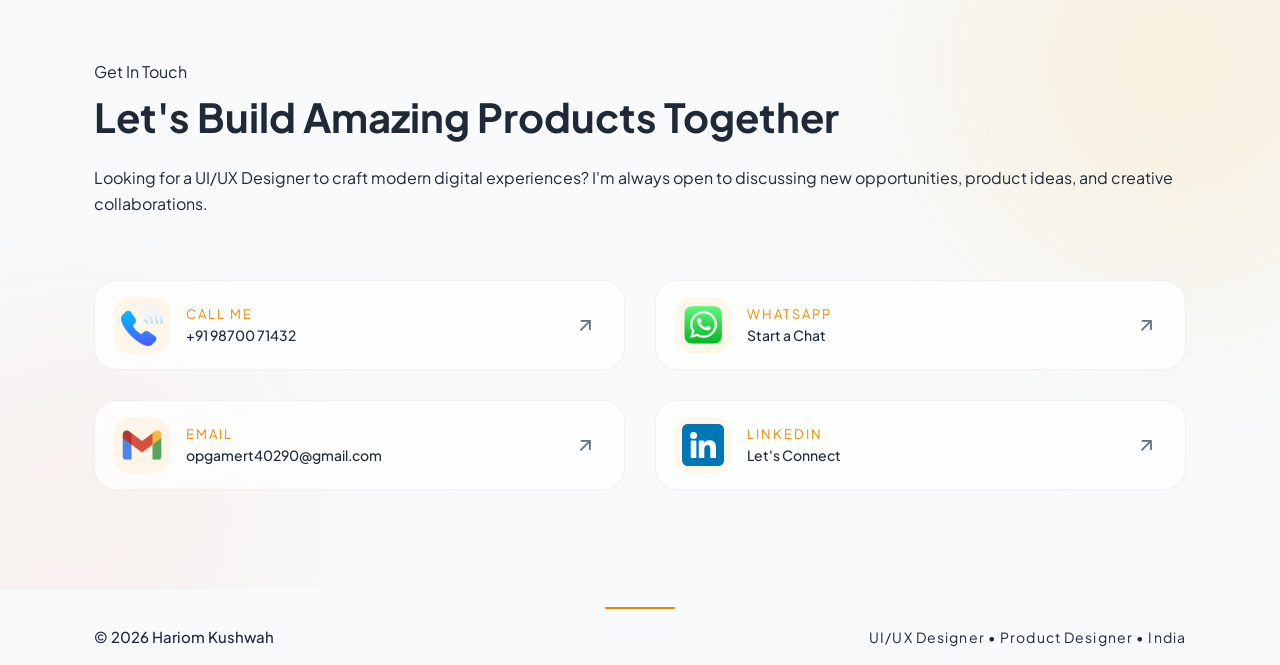
==== commit 6a498bc5: "octoquill detail update" ====
--- a/index.html
+++ b/index.html
@@ -8,7 +8,7 @@
     <!-- AOS Animation Library -->
     <link href="https://unpkg.com/aos@2.3.1/dist/aos.css" rel="stylesheet">
     <!-- Custom Styles -->
-     <link rel="icon" type="image/svg+xml" href="assets/favicon.svg">
+    <link rel="icon" type="image/svg+xml" href="assets/favicon.svg">
     <link rel="stylesheet" href="style.css">
     <link rel="stylesheet" href="responsive.css">
     <link rel="stylesheet" href="remixicon/remixicon.css">
@@ -101,21 +101,28 @@
                 <div class="line"></div>
             </div>
             <div class="contact-wrapper">
-             <div class="about-content" data-aos="fade-right">
-    <p style="font-size: 1.2rem; margin-bottom: 2rem;">
-        I'm a <strong class="text-primary">UI/UX Designer & Product Designer</strong> with over <strong class="text-primary">3+ years of experience</strong> crafting intuitive digital experiences for web applications, SaaS platforms, enterprise dashboards, CRM, and HRMS products. I focus on creating clean, user-centered interfaces that balance aesthetics, usability, and business goals.
-    </p>
-
-    <p style="color: var(--text-muted); margin-bottom: 2rem;">
-        Throughout my journey, I've collaborated with cross-functional teams to transform complex ideas into simple, scalable, and engaging user experiences. From user research and wireframing to high-fidelity UI design and responsive implementation, I enjoy solving real-world problems through thoughtful design. I'm passionate about continuous learning, design systems, accessibility, and building products that make a meaningful impact.
-    </p>
-
-    <div class="hero-btns">
-        <a href="https://linkedin.com" target="_blank" class="btn btn-outline">
-            <i class="ri-linkedin-box-fill"></i> Connect on LinkedIn
-        </a>
-    </div>
-</div>
+                <div class="about-content" data-aos="fade-right">
+                    <p style="font-size: 1.2rem; margin-bottom: 2rem;">
+                        I'm a <strong class="text-primary">UI/UX Designer & Product Designer</strong> with over <strong
+                            class="text-primary">3+ years of experience</strong> crafting intuitive digital experiences
+                        for web applications, SaaS platforms, enterprise dashboards, CRM, and HRMS products. I focus on
+                        creating clean, user-centered interfaces that balance aesthetics, usability, and business goals.
+                    </p>
+
+                    <p style="color: var(--text-muted); margin-bottom: 2rem;">
+                        Throughout my journey, I've collaborated with cross-functional teams to transform complex ideas
+                        into simple, scalable, and engaging user experiences. From user research and wireframing to
+                        high-fidelity UI design and responsive implementation, I enjoy solving real-world problems
+                        through thoughtful design. I'm passionate about continuous learning, design systems,
+                        accessibility, and building products that make a meaningful impact.
+                    </p>
+
+                    <div class="hero-btns">
+                        <a href="https://linkedin.com" target="_blank" class="btn btn-outline">
+                            <i class="ri-linkedin-box-fill"></i> Connect on LinkedIn
+                        </a>
+                    </div>
+                </div>
             </div>
         </div>
     </section>
@@ -236,25 +243,42 @@
                     </div>
                 </div>
                 <!-- 03 -->
-                <div class="project-card" data-aos="fade-up" data-aos-delay="200" data-category="agami">
+                <div class="project-card" data-aos="fade-up" data-aos-delay="200" data-category="saas">
                     <div class="project-img">
-                        <img src="assets/octoquill/Macbook-Air-octoquill.com.png" alt="Octoquill">
+                        <img src="assets/octoquill/Macbook-Air-octoquill.com.png" alt="OctoQuill SaaS Platform">
+
                         <div class="project-overlay"></div>
                     </div>
+
                     <div class="project-info">
                         <div class="project-count">03</div>
+
                         <div class="project-tags">
-                            <span class="tag">Publishing</span>
-                            <span class="tag">Web App</span>
-                        </div>
-                        <h3>Octoquill</h3>
-                        <p>Modern writing and publishing platform with a clean dashboard and intuitive experience.</p>
+                            <span class="tag">SaaS</span>
+                            <span class="tag">API Platform</span>
+                        </div>
+
+                        <h3>OctoQuill</h3>
+
+                        <p>
+                            Developer-focused SaaS platform for API management, OAuth,
+                            Email, Calendar, Tracking, Webhooks and technical workflows.
+                        </p>
+
                         <div class="hero-btns">
-                            <a href="octoquill.html" class="btn btn-primary">Details <i class="ri-eye-line"></i></a>
-                            <a href="#" class="btn btn-outline">Launch <i class="ri-arrow-right-up-line"></i></a>
-                        </div>
-                    </div>
-                </div>
+                            <a href="octoquill.html" class="btn btn-primary">
+                                Details <i class="ri-eye-line"></i>
+                            </a>
+
+                            <a href="https://octoquill.com" target="_blank" rel="noopener noreferrer"
+                                class="btn btn-outline">
+                                Launch <i class="ri-arrow-right-up-line"></i>
+                            </a>
+                        </div>
+                    </div>
+                </div>
+
+
                 <!-- 05 -->
                 <div class="project-card" data-aos="fade-up" data-aos-delay="100" data-category="decorait">
                     <div class="project-img">
@@ -276,7 +300,7 @@
                         </p>
                         <div class="hero-btns">
                             <a href="decoraitrade.html" class="btn btn-primary">
-                               Details <i class="ri-eye-line"></i>
+                                Details <i class="ri-eye-line"></i>
                             </a>
                             <a href="https://decoraitrade.com/" target="_blank" class="btn btn-outline">
                                 Launch<i class="ri-arrow-right-up-line"></i>
@@ -439,12 +463,12 @@
     <script src="https://unpkg.com/aos@2.3.1/dist/aos.js"></script>
     <script src="main.js"></script>
     <script>
-if ("serviceWorker" in navigator) {
-    window.addEventListener("load", () => {
-        navigator.serviceWorker.register("sw.js");
-    });
-}
-</script>
+        if ("serviceWorker" in navigator) {
+            window.addEventListener("load", () => {
+                navigator.serviceWorker.register("sw.js");
+            });
+        }
+    </script>
 </body>
 
 </html>
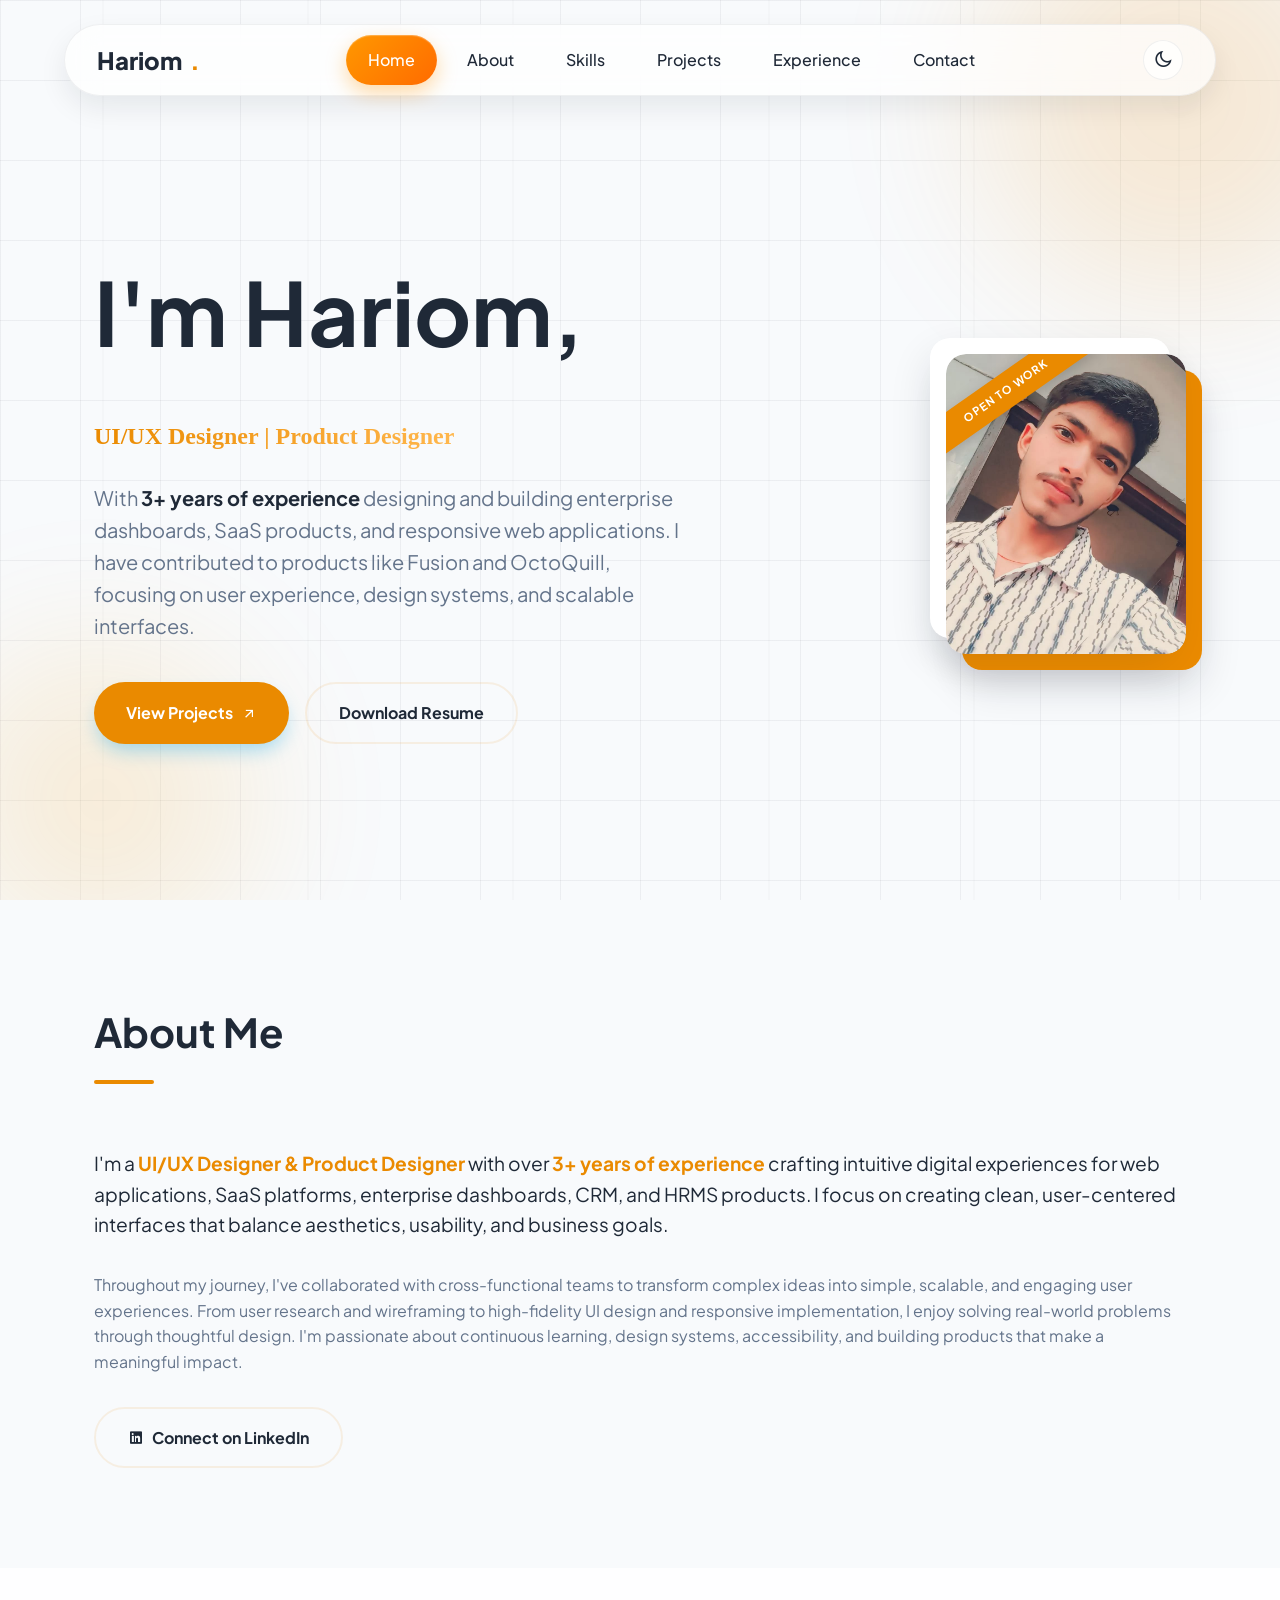
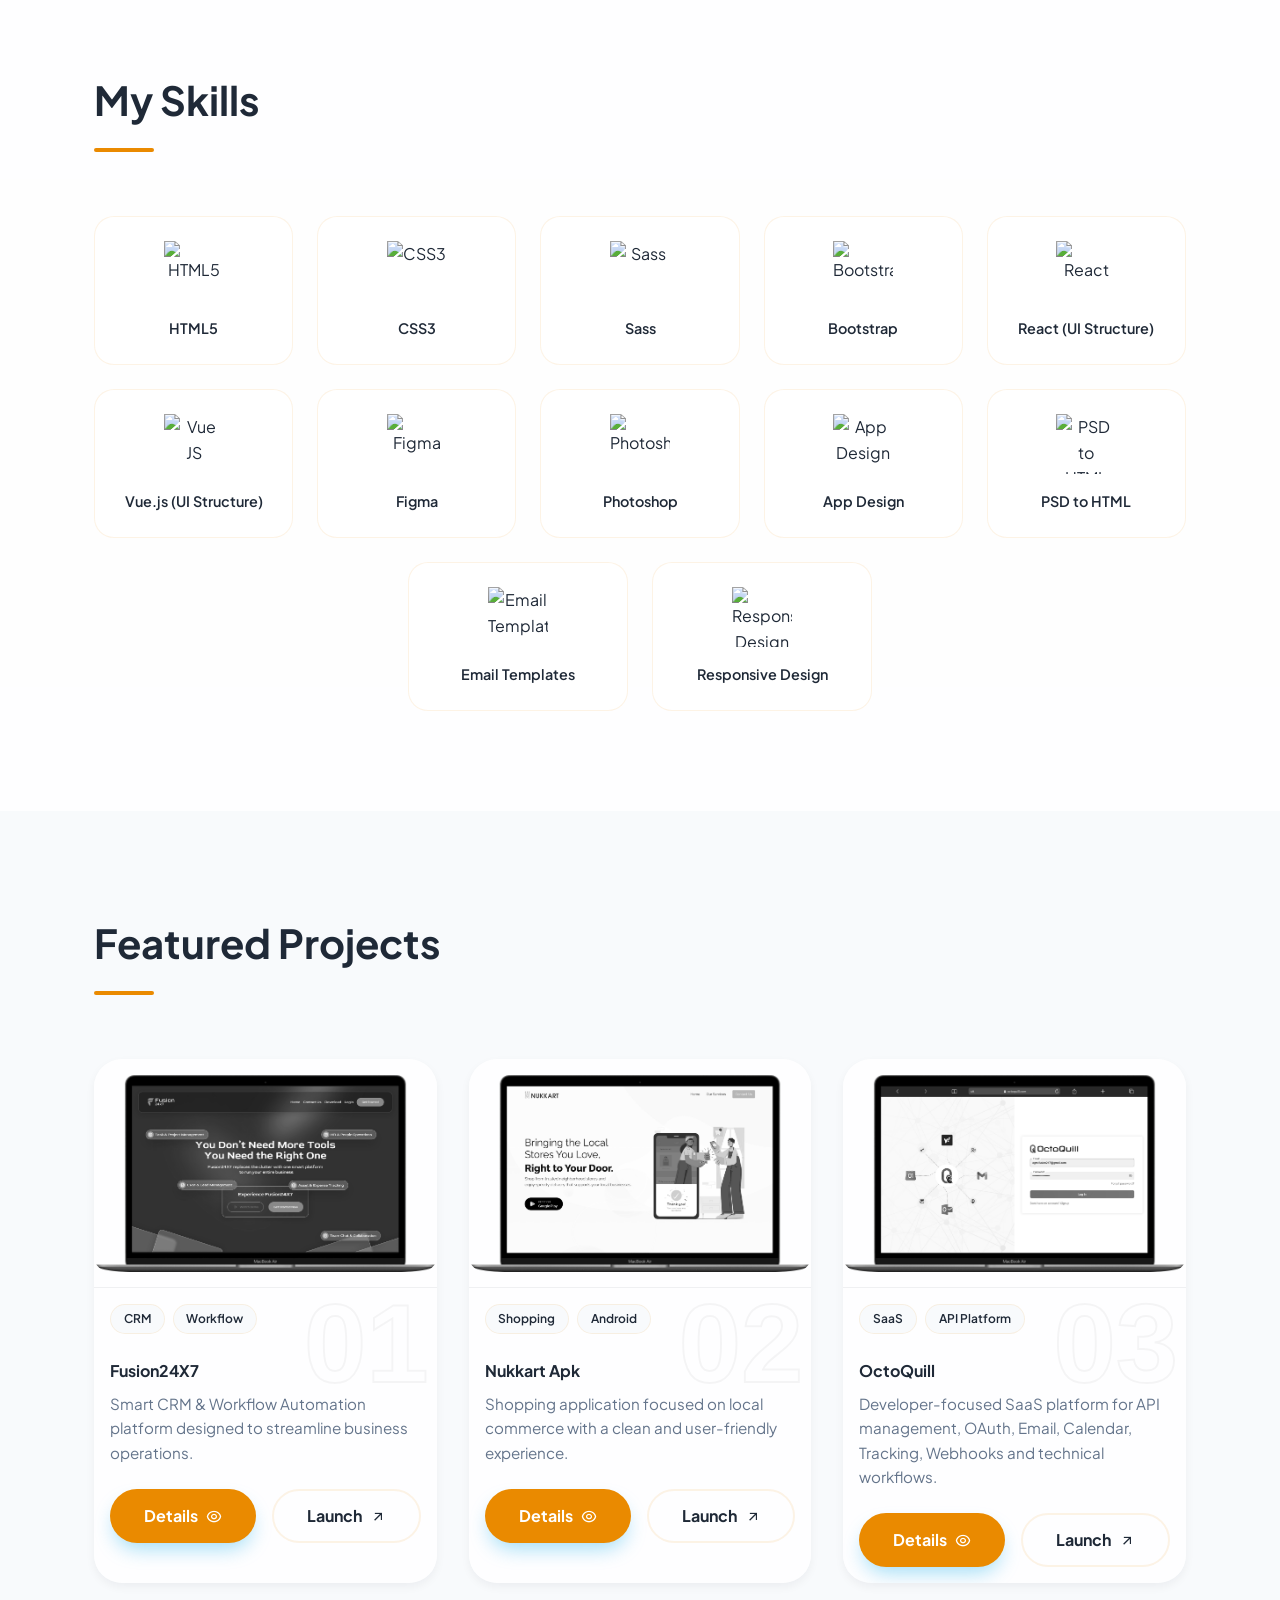
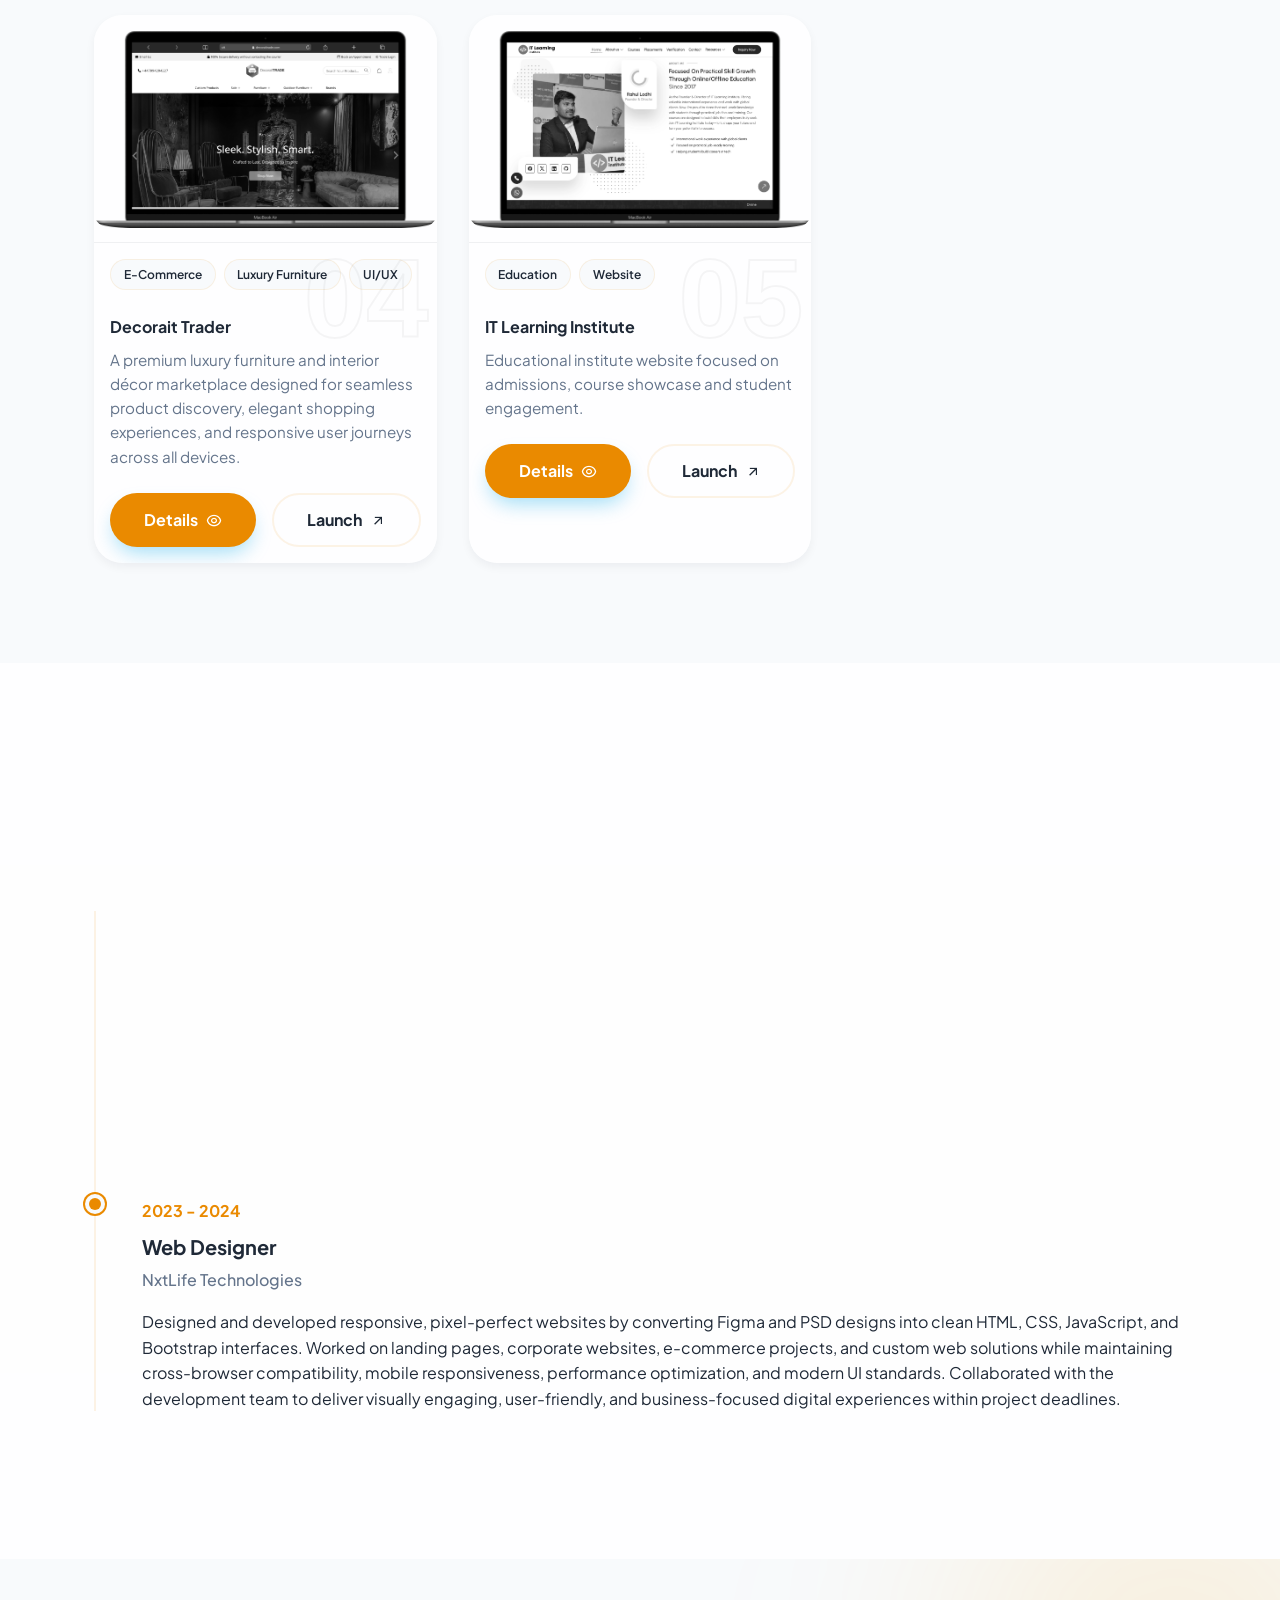
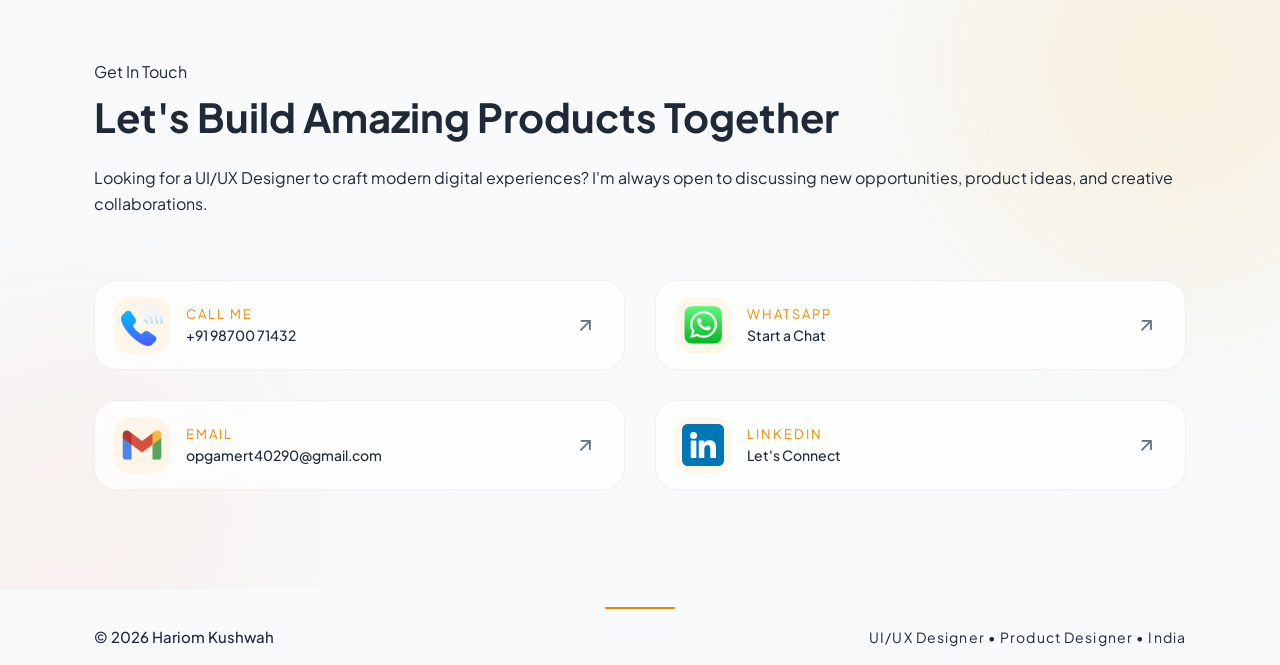
==== commit 1e610493: "issues" ====
--- a/index.html
+++ b/index.html
@@ -4,7 +4,29 @@
 <head>
     <meta charset="UTF-8">
     <meta name="viewport" content="width=device-width, initial-scale=1.0">
-    <title>Hariom Kushwah | Frontent Designer Portfolio</title>
+    <title>Hariom Kushwah | UI/UX Designer & Product Designer</title>
+
+    <meta name="description"
+        content="Hariom Kushwah is a UI/UX Designer and Product Designer with 3+ years of experience designing SaaS products, enterprise dashboards, CRM, HRMS and responsive web applications.">
+
+    <meta name="author" content="Hariom Kushwah">
+
+    <meta name="robots" content="index, follow">
+
+    <link rel="canonical" href="https://hariom-portfolio-2026.vercel.app/">
+
+    <meta property="og:type" content="website">
+    <meta property="og:title" content="Hariom Kushwah | UI/UX Designer & Product Designer">
+    <meta property="og:description"
+        content="UI/UX Designer & Product Designer specializing in SaaS, enterprise dashboards, CRM, HRMS and responsive digital experiences.">
+    <meta property="og:url" content="https://hariom-portfolio-2026.vercel.app/">
+    <meta property="og:image" content="https://hariom-portfolio-2026.vercel.app/assets/og-image.png">
+
+    <meta name="twitter:card" content="summary_large_image">
+    <meta name="twitter:title" content="Hariom Kushwah | UI/UX Designer & Product Designer">
+    <meta name="twitter:description"
+        content="UI/UX Designer & Product Designer specializing in SaaS, enterprise dashboards and digital products.">
+    <meta name="twitter:image" content="https://hariom-portfolio-2026.vercel.app/assets/og-image.png">
     <!-- AOS Animation Library -->
     <link href="https://unpkg.com/aos@2.3.1/dist/aos.css" rel="stylesheet">
     <!-- Custom Styles -->
@@ -218,7 +240,7 @@
                         <p>Smart CRM & Workflow Automation platform designed to streamline business operations.</p>
                         <div class="hero-btns">
                             <a href="fusion24x7.html" class="btn btn-primary">Details <i class="ri-eye-line"></i></a>
-                            <a href="#" class="btn btn-outline">Launch <i class="ri-arrow-right-up-line"></i></a>
+                            <a href="https://fusion24x7.com" class="btn btn-outline">Launch <i class="ri-arrow-right-up-line"></i></a>
                         </div>
                     </div>
                 </div>
@@ -238,7 +260,7 @@
                         <p>Shopping application focused on local commerce with a clean and user-friendly experience.</p>
                         <div class="hero-btns">
                             <a href="nukkart.html" class="btn btn-primary">Details <i class="ri-eye-line"></i></a>
-                            <a href="#" class="btn btn-outline">Launch <i class="ri-arrow-right-up-line"></i></a>
+                            <a href="https://play.google.com/store/apps/details?id=com.nukkart.app&pcampaignid=web_share" class="btn btn-outline">Launch <i class="ri-arrow-right-up-line"></i></a>
                         </div>
                     </div>
                 </div>
--- a/style.css
+++ b/style.css
@@ -1,7 +1,6 @@
 @font-face {
     font-family: "Open Sans";
-    src: url("assets/fonts/PlusJakartaSans-VariableFont_wght.ttf")
-         format("truetype");
+    src: url("assets/fonts/PlusJakartaSans-VariableFont_wght.ttf") format("truetype");
     font-weight: 100 900;
     font-style: normal;
     font-display: swap;
@@ -9,8 +8,7 @@
 
 @font-face {
     font-family: "Open Sans";
-    src: url("assets/fonts/PlusJakartaSans-Italic-VariableFont_wght.ttf")
-         format("truetype");
+    src: url("assets/fonts/PlusJakartaSans-Italic-VariableFont_wght.ttf") format("truetype");
     font-weight: 100 900;
     font-style: italic;
     font-display: swap;
@@ -19,11 +17,12 @@
 * {
     font-family: "Open Sans", sans-serif;
 }
+
 @font-face {
     font-family: "remixicon";
     src: url("remixicon/fonts/remixicon.woff2") format("woff2"),
-         url("remixicon/fonts/remixicon.woff") format("woff"),
-         url("remixicon/fonts/remixicon.ttf") format("truetype");
+        url("remixicon/fonts/remixicon.woff") format("woff"),
+        url("remixicon/fonts/remixicon.ttf") format("truetype");
     font-weight: normal;
     font-style: normal;
 }
@@ -38,14 +37,17 @@
     line-height: 1;
     -webkit-font-smoothing: antialiased;
 }
+
 :root {
     /* ===== Refined Dark Theme ===== */
-    --primary: #F59E0B;          /* Premium Amber */
+    --primary: #F59E0B;
+    /* Premium Amber */
     --primary-dark: #D97706;
     --secondary: #F97316;
     --accent: #FDBA74;
-  --bg-light: #101827;
---bg-card: rgba(24, 34, 52, 0.82);
+    --bg-light: #101827;
+    --bg-white: #101826;
+    --bg-card: rgba(24, 34, 52, 0.82);
     /* Text */
     --text-main: #F8FAFC;
     --text-muted: #94A3B8;
@@ -53,14 +55,16 @@
     --border: rgba(245, 158, 11, 0.12);
     --border-dark: rgba(245, 158, 11, 0.28);
     /* Glass */
-    --glass-bg: rgba(2, 6, 23, 0.82);
+    --glass-bg: #252e3ed6;
     --glass-border: rgba(255, 255, 255, 0.06);
     /* Shadows */
     --shadow-sm: 0 6px 10px rgba(0, 0, 0, 0.12);
     --shadow-md: 0 12px 32px rgba(0, 0, 0, 0.18);
     --shadow-lg: 0 20px 48px rgba(0, 0, 0, 0.28);
-    --transition: all .4s cubic-bezier(.4,0,.2,1);
-}
+    --transition: all .4s cubic-bezier(.4, 0, .2, 1);
+    --text-stroke:rgba(255, 255, 255, 0.04);
+}
+
 /* ===== Light Theme ===== */
 [data-theme="light"] {
     --primary: #EA8A00;
@@ -68,16 +72,18 @@
     --secondary: #F59E0B;
     --accent: #FFB74D;
     --bg-light: #F8FAFC;
-    --bg-card: rgba(255,255,255,.82);
+    --bg-card: rgba(255, 255, 255, .82);
+    --bg-white: #fff;
     --text-main: #1F2937;
     --text-muted: #64748B;
-    --border: rgba(234,138,0,.10);
-    --border-dark: rgba(234,138,0,.20);
-    --glass-bg: rgba(255,255,255,.72);
-    --glass-border: rgba(15,23,42,.06);
-    --shadow-sm: 0 4px 10px rgba(15,23,42,.05);
-    --shadow-md: 0 12px 28px rgba(15,23,42,.08);
-    --shadow-lg: 0 18px 42px rgba(15,23,42,.12);
+    --border: rgba(234, 138, 0, .10);
+    --border-dark: rgba(234, 138, 0, .20);
+    --glass-bg: rgba(255, 255, 255, .72);
+    --glass-border: rgba(15, 23, 42, .06);
+    --shadow-sm: 0 4px 10px rgba(15, 23, 42, .05);
+    --shadow-md: 0 12px 28px rgba(15, 23, 42, .08);
+    --shadow-lg: 0 18px 42px rgba(15, 23, 42, .12);
+     --text-stroke:rgb(0 0 0 / 4%);
 }
 
 .text-ellipsis {
@@ -85,18 +91,22 @@
     white-space: nowrap;
     text-overflow: ellipsis;
 }
-.text-primary{
+
+.text-primary {
     color: var(--primary);
 }
-.text-main{
+
+.text-main {
     color: var(--text-main);
 }
+
 /* Navbar Actions */
 .nav-actions {
     display: flex;
     align-items: center;
     gap: 1rem;
 }
+
 .menu-toggle {
     display: none;
     background: none;
@@ -106,19 +116,23 @@
     cursor: pointer;
     transition: var(--transition);
 }
+
 .menu-toggle:hover {
     color: var(--primary);
 }
+
 @keyframes slideIn {
     from {
         opacity: 0;
         transform: translateX(100%);
     }
+
     to {
         opacity: 1;
         transform: translateX(0);
     }
 }
+
 /* Step-based Process Layout */
 .process-steps {
     display: grid;
@@ -126,6 +140,7 @@
     gap: 2rem;
     margin-top: 3rem;
 }
+
 .step-card {
     background: var(--bg-card);
     padding: 2.5rem;
@@ -134,10 +149,12 @@
     position: relative;
     transition: var(--transition);
 }
+
 .step-card:hover {
     transform: translateY(-5px);
     border-color: var(--primary);
 }
+
 .step-num {
     position: absolute;
     top: 1.5rem;
@@ -147,6 +164,7 @@
     opacity: 0.05;
     color: var(--primary);
 }
+
 /* UI Showcase Slider */
 .showcase-slider {
     position: relative;
@@ -156,19 +174,23 @@
     border-radius: 32px;
     box-shadow: var(--shadow-lg);
 }
+
 .slider-track {
     display: flex;
     transition: transform 0.6s cubic-bezier(0.23, 1, 0.32, 1);
 }
+
 .slide {
     min-width: 100%;
     aspect-ratio: 16/9;
 }
+
 .slide img {
     width: 100%;
     height: 100%;
     object-fit: cover;
 }
+
 .slider-controls {
     position: absolute;
     bottom: 2rem;
@@ -179,6 +201,7 @@
     gap: 1.5rem;
     z-index: 10;
 }
+
 .slider-btn {
     width: 50px;
     height: 50px;
@@ -193,14 +216,17 @@
     cursor: pointer;
     transition: var(--transition);
 }
+
 .slider-btn:hover {
     background: var(--primary);
     color: white;
 }
+
 .slider-dots {
     display: flex;
     gap: 0.5rem;
 }
+
 .dot {
     width: 8px;
     height: 8px;
@@ -209,17 +235,20 @@
     cursor: pointer;
     transition: var(--transition);
 }
+
 .dot.active {
     width: 24px;
     border-radius: 10px;
     background: var(--primary);
 }
+
 /* Next Project Slider (Bottom) */
 .next-project-section {
     padding: 8rem 0;
     background: var(--bg-card);
     border-top: 1px solid var(--border);
 }
+
 .next-slider-container {
     display: flex;
     gap: 2rem;
@@ -228,9 +257,11 @@
     scroll-snap-type: x mandatory;
     scrollbar-width: none;
 }
+
 .next-slider-container::-webkit-scrollbar {
     display: none;
 }
+
 .next-card {
     min-width: 400px;
     background: var(--bg-light);
@@ -242,36 +273,44 @@
     text-decoration: none;
     color: inherit;
 }
+
 .next-card:hover {
     transform: scale(1.02);
     border-color: var(--primary);
 }
+
 .next-card-img {
     width: 100%;
     padding: 24px 16px;
     border-bottom: 1px dashed var(--border);
 }
+
 .next-card-img img {
     width: 100%;
     object-fit: contain;
 }
+
 .next-card-info {
     padding: 1.5rem;
 }
+
 .next-card-info h4 {
     font-size: 1.25rem;
     margin-bottom: 0.5rem;
 }
+
 .next-card-info p {
     color: var(--text-muted);
     font-size: 0.9rem;
 }
+
 /* Flex Layouts */
 .flex-container {
     display: flex;
     flex-wrap: wrap;
     gap: 2rem;
 }
+
 .hero-flex {
     display: flex;
     align-items: center;
@@ -280,9 +319,11 @@
     min-height: 80vh;
     padding-bottom: 20px;
 }
+
 .hero-content {
     flex: 1.2;
 }
+
 .hero-image-container {
     flex: 0.8;
     position: relative;
@@ -290,6 +331,7 @@
     justify-content: end;
     align-items: center;
 }
+
 /* Hero Image Hover Effect - Waving Overlay */
 .hero-image-wrapper {
     position: relative;
@@ -300,6 +342,7 @@
     z-index: 2;
     border-radius: 20px;
 }
+
 /* Orange panel behind */
 .hero-image-wrapper-before {
     position: absolute;
@@ -314,19 +357,23 @@
     box-shadow: var(--shadow-lg);
     border-radius: 20px;
 }
+
 .hero-image-wrapper-before.after {
     top: -16px;
     left: -16px;
     background-color: #fff;
 }
+
 .hero-image-wrapper:hover .hero-image-wrapper-before {
     top: 0;
     left: 0;
 }
+
 .hero-image-wrapper:hover .hero-image-wrapper-before.after {
     top: 0;
     left: 0;
 }
+
 .work-badge {
     position: absolute;
     top: 20px;
@@ -343,6 +390,7 @@
     box-shadow: 0 4px 15px rgba(0, 0, 0, .2);
     pointer-events: none;
 }
+
 .image-box-hero {
     height: 100%;
     width: 100%;
@@ -350,6 +398,7 @@
     position: relative;
     border-radius: 20px;
 }
+
 .hero-image-wrapper img {
     width: 100%;
     height: 100%;
@@ -358,17 +407,21 @@
     box-shadow: var(--shadow-lg);
     border-radius: 20px;
 }
+
 .hero-image-wrapper:hover img {
     transform: scale(1.08);
 }
+
 @keyframes imageZoom {
     from {
         transform: scale(1);
     }
+
     to {
         transform: scale(1.08);
     }
 }
+
 .hero-overlay {
     position: absolute;
     inset: 0;
@@ -387,14 +440,17 @@
         clip-path 0.7s cubic-bezier(.23, 1, .32, 1),
         opacity 0.4s ease;
 }
+
 .hero-image-wrapper:hover .hero-overlay {
     opacity: 1;
     clip-path: circle(150% at 0 0);
 }
+
 .hero-image-wrapper:hover img {
     transform: scale(1);
     filter: blur(2px) brightness(0.7);
 }
+
 .hire-btn {
     padding: 0.8rem 2rem;
     background: white;
@@ -407,10 +463,12 @@
     transition: var(--transition);
     box-shadow: var(--shadow-lg);
 }
+
 .hero-image-wrapper:hover .hire-btn {
     transform: translateY(0);
     opacity: 1;
 }
+
 /* Skills Image Styling */
 .skill-img {
     width: 60px;
@@ -418,12 +476,14 @@
     object-fit: contain;
     margin-bottom: 1rem;
 }
+
 .skills-flex {
     display: flex;
     flex-wrap: wrap;
     gap: 1.5rem;
     justify-content: center;
 }
+
 .skill-item {
     flex: 1 1 180px;
     max-width: 220px;
@@ -435,6 +495,7 @@
     border: 1px solid var(--glass-border);
     transition: var(--transition);
 }
+
 .skill-icon-glass {
     width: 80px;
     height: 80px;
@@ -450,6 +511,7 @@
     position: relative;
     transition: var(--transition);
 }
+
 .skill-icon-glass::after {
     content: '';
     position: absolute;
@@ -457,6 +519,7 @@
     border-radius: 24px;
     pointer-events: none;
 }
+
 .skill-icon-glass i {
     font-size: 2.8rem;
     background: linear-gradient(135deg, var(--primary), var(--secondary));
@@ -464,15 +527,18 @@
     -webkit-text-fill-color: transparent;
     filter: drop-shadow(0 2px 4px rgba(0, 0, 0, 0.1));
 }
+
 * {
     margin: 0;
     padding: 0;
     box-sizing: border-box;
 }
+
 html {
     scroll-behavior: smooth;
     overflow-x: hidden;
 }
+
 body {
     background-color: var(--bg-light);
     color: var(--text-main);
@@ -481,6 +547,7 @@
     overflow-x: hidden;
     transition: background-color 0.5s ease;
 }
+
 h1,
 h2,
 h3,
@@ -488,12 +555,14 @@
 .font-display {
     font-weight: 700;
 }
+
 .container {
     max-width: 1200px;
     margin: 0 auto;
     padding: 0 1.5rem;
     width: 100%;
 }
+
 /* Glassmorphism Navbar */
 .navbar {
     position: fixed;
@@ -515,6 +584,7 @@
     box-shadow: var(--shadow-md);
     transition: var(--transition);
 }
+
 .navbar.scrolled {
     top: 0;
     width: 100%;
@@ -524,70 +594,72 @@
     border-left: none;
     border-right: none;
 }
+
 /* Navbar */
 
-.logo{
-    color:#fff;
-    text-decoration:none;
-    font-size:1.5rem;
-    font-weight:700;
-}
-
-.logo span{
-    color:#ff9800;
-}
-
-.nav-links{
-    position:relative;
-    display:flex;
-    list-style:none;
-    gap:8px;
-    padding:5px;
-    margin:0;
-}
-
-.nav-links li{
-    position:relative;
-    z-index:2;
-}
-
-.nav-links a{
-    position:relative;
-    display:block;
-    padding:12px 22px;
-    text-decoration:none;
-    color:var(--text-main);
-    font-weight:500;
-    border-radius:30px;
-    transition:.35s;
-}
-
-.nav-links a:hover{
-    color:var(--primary);
+.logo {
+    color: #fff;
+    text-decoration: none;
+    font-size: 1.5rem;
+    font-weight: 700;
+}
+
+.logo span {
+    color: #ff9800;
+}
+
+.nav-links {
+    position: relative;
+    display: flex;
+    list-style: none;
+    gap: 8px;
+    padding: 5px;
+    margin: 0;
+}
+
+.nav-links li {
+    position: relative;
+    z-index: 2;
+}
+
+.nav-links a {
+    position: relative;
+    display: block;
+    padding: 12px 22px;
+    text-decoration: none;
+    color: var(--text-main);
+    font-weight: 500;
+    border-radius: 30px;
+    transition: .35s;
+}
+
+.nav-links a:hover {
+    color: var(--primary);
 }
 
 /* Active Link */
-.nav-links a.active{
-    color:#fff;
+.nav-links a.active {
+    color: #fff;
 }
 
 /* Sliding Background */
-.nav-indicator{
-    position:absolute;
-    left:0;
-    top:5px;
-    height:calc(100% - 10px);
-    width:0;
-    background:linear-gradient(135deg,#ff9800,#ff6b00);
-    border-radius:30px;
+.nav-indicator {
+    position: absolute;
+    left: 0;
+    top: 5px;
+    height: calc(100% - 10px);
+    width: 0;
+    background: linear-gradient(135deg, #ff9800, #ff6b00);
+    border-radius: 30px;
     transition:
-        left .45s cubic-bezier(.22,1,.36,1),
-        width .45s cubic-bezier(.22,1,.36,1);
-    z-index:1;
+        left .45s cubic-bezier(.22, 1, .36, 1),
+        width .45s cubic-bezier(.22, 1, .36, 1);
+    z-index: 1;
     box-shadow:
-        0 8px 20px rgba(255,152,0,.35),
-        inset 0 1px 1px rgba(255,255,255,.3);
-}
+        0 8px 20px rgba(255, 152, 0, .35),
+        inset 0 1px 1px rgba(255, 255, 255, .3);
+}
+
 .logo {
     font-size: 1.5rem;
     font-weight: 800;
@@ -597,13 +669,16 @@
     align-items: center;
     gap: 0.5rem;
 }
+
 .logo span {
     color: var(--primary);
 }
+
 .theme-toggle {
     background: none;
     border: none;
     cursor: pointer;
+    background: var(--glass-bg);
     color: var(--text-main);
     font-size: 1.2rem;
     display: flex;
@@ -612,8 +687,14 @@
     width: 40px;
     height: 40px;
     border-radius: 50%;
-    background: var(--border);
     transition: var(--transition);
+    border: 1px solid var(--glass-border);
+}
+
+.theme-toggle:hover {
+    color: var(--primary);
+    border-color: var(--border-dark);
+    background: var(--bg-card);
 }
 
 /* Hero Section */
@@ -625,6 +706,7 @@
     position: relative;
     overflow: hidden;
 }
+
 .hero-bg-blobs {
     position: absolute;
     inset: 0;
@@ -634,6 +716,7 @@
         linear-gradient(90deg, rgba(96, 96, 114, 0.08) 1px, transparent 1px);
     background-size: 80px 80px;
 }
+
 .blob {
     position: absolute;
     filter: blur(80px);
@@ -641,6 +724,7 @@
     opacity: 0.15;
     animation: float 20s infinite alternate;
 }
+
 .blob-1 {
     width: 400px;
     height: 400px;
@@ -648,6 +732,7 @@
     top: -100px;
     right: -100px;
 }
+
 .blob-2 {
     width: 300px;
     height: 300px;
@@ -656,17 +741,21 @@
     left: -50px;
     animation-delay: -5s;
 }
+
 @keyframes float {
     0% {
         transform: translate(0, 0) scale(1);
     }
+
     100% {
         transform: translate(50px, 50px) scale(1.1);
     }
 }
+
 .hero-content {
     max-width: 800px;
 }
+
 .hero-tag {
     display: inline-block;
     padding: 0.5rem 1.2rem;
@@ -681,12 +770,14 @@
     box-shadow: var(--shadow-lg);
     border: 1px solid rgba(255, 255, 255, 0.2);
 }
+
 .hero h1 {
     font-size: clamp(3rem, 8vw, 5.5rem);
     line-height: 1.1;
     margin-bottom: 1.5rem;
     color: var(--text-main);
 }
+
 .hero h1 span {
     background: linear-gradient(to right, var(--primary), var(--accent));
     -webkit-background-clip: text;
@@ -694,16 +785,19 @@
     font-size: 24px;
     font-family: cursive;
 }
+
 .hero p {
     font-size: 1.25rem;
     color: var(--text-muted);
     margin-bottom: 2.5rem;
     max-width: 600px;
 }
+
 .hero-btns {
     display: flex;
     gap: 1rem;
 }
+
 .btn {
     padding: 1rem 2rem;
     border-radius: 100px;
@@ -716,54 +810,65 @@
     cursor: pointer;
     border: none;
 }
+
 .btn-primary {
     background: var(--primary);
     color: white;
     box-shadow: 0 10px 20px -5px rgba(14, 165, 233, 0.4);
 }
+
 .btn-primary:hover {
     background: var(--primary-dark);
     transform: translateY(-3px);
     box-shadow: 0 15px 30px -5px rgba(14, 165, 233, 0.5);
 }
+
 .btn-outline {
     background: transparent;
     border: 2px solid var(--border);
     color: var(--text-main);
 }
+
 .btn-outline:hover {
     border-color: var(--primary);
     color: var(--primary);
     transform: translateY(-3px);
 }
+
 /* Section Styling */
 .section {
     padding: 100px 0;
 }
+
 .section-title {
     margin-bottom: 4rem;
 }
+
 .section-title h2 {
     font-size: 2.5rem;
     margin-bottom: 1rem;
 }
+
 .section-title .line {
     width: 60px;
     height: 4px;
     background: var(--primary);
     border-radius: 10px;
 }
+
 .section-title-subtext {
     color: var(--primary);
     font-size: 18px;
     font-weight: 400;
 }
+
 /* Skills Grid */
 .skills-grid {
     display: grid;
     grid-template-columns: repeat(auto-fill, minmax(150px, 1fr));
     gap: 1.5rem;
 }
+
 .skill-item {
     background: var(--bg-card);
     padding: 1.5rem;
@@ -776,20 +881,24 @@
     justify-content: center;
     flex-direction: column;
 }
+
 .skill-item:hover {
     transform: translateY(-5px);
     border-color: var(--primary);
     box-shadow: var(--shadow-md);
 }
+
 .skill-item i {
     font-size: 2rem;
     color: var(--primary);
     display: block;
 }
+
 .skill-item span {
     font-weight: 600;
     font-size: 0.9rem;
 }
+
 /* Projects Grid */
 /*==========================
     PROJECT TABS
@@ -809,6 +918,7 @@
     overflow: hidden;
     box-shadow: var(--shadow-lg);
 }
+
 .project-tabs::before {
     content: "";
     position: absolute;
@@ -820,14 +930,17 @@
             transparent);
     animation: shine 6s linear infinite;
 }
+
 @keyframes shine {
     from {
         transform: translateX(-120%);
     }
+
     to {
         transform: translateX(120%);
     }
 }
+
 .project-tab {
     position: relative;
     z-index: 2;
@@ -844,9 +957,11 @@
     gap: 10px;
     transition: .35s;
 }
+
 .project-tab:hover {
     color: var(--primary);
 }
+
 .project-tab.active {
     background: linear-gradient(135deg,
             var(--primary),
@@ -855,6 +970,7 @@
     box-shadow:
         0 10px 30px rgba(255, 120, 0, .35);
 }
+
 .tab-dot {
     width: 10px;
     height: 10px;
@@ -862,19 +978,23 @@
     background: #888;
     transition: .35s;
 }
+
 .project-tab.active .tab-dot {
     background: #fff;
     box-shadow:
         0 0 12px #fff;
 }
+
 .project-tab:hover .tab-dot {
     background: var(--primary);
 }
+
 .projects-grid {
     display: grid;
     grid-template-columns: repeat(auto-fit, minmax(min(100%, 300px), 1fr));
     gap: 2rem;
 }
+
 .project-card {
     position: relative;
     overflow: hidden;
@@ -884,15 +1004,18 @@
     transform-style: preserve-3d;
     box-shadow: var(--shadow-sm);
 }
+
 .project-card:hover {
     box-shadow: var(--shadow-md);
 }
+
 .project-img {
     padding: 16px 0 8px 0;
     position: relative;
     overflow: hidden;
     transition: .2s ease;
 }
+
 .project-img img {
     width: 100%;
     object-fit: contain;
@@ -900,6 +1023,7 @@
     transition: .3s ease;
     filter: grayscale(1);
 }
+
 .project-count {
     position: absolute;
     top: 0px;
@@ -908,38 +1032,45 @@
     font-weight: 900;
     line-height: 1;
     color: transparent;
-    -webkit-text-stroke: 2px rgb(0 0 0 / 4%);
-    text-stroke: 2px rgb(0 0 0 / 4%);
+    -webkit-text-stroke: 2px var(--text-stroke);
+    text-stroke: 2px var(--text-stroke);
     font-family: "Poppins", sans-serif;
     pointer-events: none;
     user-select: none;
     z-index: 2;
     transition: .5s ease;
 }
+
 .project-card:hover img {
     filter: grayscale(0);
     transform: translateY(20px) scale(1.05);
 }
+
 .project-info {
     padding: 1rem;
     position: relative;
 }
-.project-info.case-study{
+
+.project-info.case-study {
     margin-top: 130px;
 }
+
 .project-info .hero-btns {
     justify-content: flex-start;
 }
+
 .project-info .hero-btns a {
     padding: .75rem 1.5rem;
     width: 100%;
     text-align: center;
     justify-content: center;
 }
+
 .project-info h3 {
     font-size: 1rem;
     margin-bottom: 0.5rem;
 }
+
 /* .project-company-logo {
     width: 60px;
     height: 60px;
@@ -953,22 +1084,26 @@
 .project-company-logo:hover {
     transform: rotate()
 }
+
 .project-company-logo img {
     width: 100%;
     height: 100%;
     object-fit: cover;
 }
+
 .project-info p {
     color: var(--text-muted);
     font-size: 0.95rem;
     margin-bottom: 1.5rem;
 }
+
 .project-tags {
     display: flex;
     gap: 0.5rem;
     flex-wrap: wrap;
     margin-bottom: 1.5rem;
 }
+
 .tag {
     font-size: 0.75rem;
     padding: 0.3rem 0.8rem;
@@ -977,11 +1112,13 @@
     border-radius: 100px;
     font-weight: 600;
 }
+
 /* Experience Timeline */
 .timeline {
     position: relative;
     margin: 0 auto;
 }
+
 .timeline::before {
     content: '';
     position: absolute;
@@ -991,11 +1128,13 @@
     height: 100%;
     background: var(--border);
 }
+
 .timeline-item {
     padding-left: 3rem;
     position: relative;
     margin-bottom: 3rem;
 }
+
 .timeline-item::before {
     content: '';
     position: absolute;
@@ -1007,148 +1146,173 @@
     border-radius: 50%;
     box-shadow: 0 0 0 4px var(--bg-light), 0 0 0 6px var(--primary);
 }
+
 .timeline-date {
     font-weight: 700;
     color: var(--primary);
     margin-bottom: 0.5rem;
     display: block;
 }
+
 .timeline-content h3 {
     font-size: 1.25rem;
     margin-bottom: 0.25rem;
 }
+
 .timeline-content h4 {
     color: var(--text-muted);
     font-weight: 500;
     margin-bottom: 1rem;
 }
-.contact{
-    position:relative;
-    overflow:hidden;
-}
-.contact-bg-circle{
-    position:absolute;
-    border-radius:50%;
-    filter:blur(120px);
-    pointer-events:none;
-}
-.contact-bg-circle.one{
-    width:450px;
-    height:450px;
-    background:rgba(255,165,0,.12);
-    top:-120px;
-    right:-120px;
-}
-.contact-bg-circle.two{
-    width:350px;
-    height:350px;
-    background:rgba(255,90,0,.08);
-    bottom:-100px;
-    left:-100px;
-}
-.contact-grid{
-    display:grid;
-    grid-template-columns:repeat(auto-fit,minmax(350px,1fr));
-    gap:30px;
-}
-.contact-card{
-    position:relative;
-    display:flex;
-    align-items:center;
-    gap:22px;
-    padding:30px;
-    overflow:hidden;
-    border-radius:22px;
-    background:var(--glass-bg);
-    backdrop-filter:blur(18px);
-    border:1px solid var(--glass-border);
-    text-decoration:none;
-    transition:var(--transition);
-}
-.contact-card:hover{
-transform:translateY(-12px);
-box-shadow:0 20px 60px rgba(255,165,0,.18);
-border-color:rgba(255,165,0,.4);
-}
-.contact-icon{
-width:78px;
-height:78px;
-display:flex;
-align-items:center;
-justify-content:center;
-border-radius:20px;
-background:rgba(255,165,0,.08);
-transition:.45s;
-flex-shrink:0;
-}
-.contact-icon img{
-width:42px;
-transition:.45s;
-}
-.contact-card:hover .contact-icon{
-background:rgba(255,165,0,.18);
-transform:rotate(-8deg);
-}
-.contact-card:hover .contact-icon img{
-transform:scale(1.18);
-}
-.contact-content{
-flex:1;
-max-width: calc(100% - 128px);
-}
-.contact-content span{
-display:block;
-font-size:13px;
-letter-spacing:2px;
-text-transform:uppercase;
-color:var(--primary);
-}
-.contact-content h3{
-font-size:14px;
-color:var(--text-main);
-font-weight: 500;
- overflow: hidden;
+
+.contact {
+    position: relative;
+    overflow: hidden;
+}
+
+.contact-bg-circle {
+    position: absolute;
+    border-radius: 50%;
+    filter: blur(120px);
+    pointer-events: none;
+}
+
+.contact-bg-circle.one {
+    width: 450px;
+    height: 450px;
+    background: rgba(255, 165, 0, .12);
+    top: -120px;
+    right: -120px;
+}
+
+.contact-bg-circle.two {
+    width: 350px;
+    height: 350px;
+    background: rgba(255, 90, 0, .08);
+    bottom: -100px;
+    left: -100px;
+}
+
+.contact-grid {
+    display: grid;
+    grid-template-columns: repeat(auto-fit, minmax(350px, 1fr));
+    gap: 30px;
+}
+
+.contact-card {
+    position: relative;
+    display: flex;
+    align-items: center;
+    gap: 22px;
+    padding: 30px;
+    overflow: hidden;
+    border-radius: 22px;
+    background: var(--glass-bg);
+    backdrop-filter: blur(18px);
+    border: 1px solid var(--glass-border);
+    text-decoration: none;
+    transition: var(--transition);
+}
+
+.contact-card:hover {
+    transform: translateY(-12px);
+    box-shadow: 0 20px 60px rgba(255, 165, 0, .18);
+    border-color: rgba(255, 165, 0, .4);
+}
+
+.contact-icon {
+    width: 78px;
+    height: 78px;
+    display: flex;
+    align-items: center;
+    justify-content: center;
+    border-radius: 20px;
+    background: rgba(255, 165, 0, .08);
+    transition: .45s;
+    flex-shrink: 0;
+}
+
+.contact-icon img {
+    width: 42px;
+    transition: .45s;
+}
+
+.contact-card:hover .contact-icon {
+    background: rgba(255, 165, 0, .18);
+    transform: rotate(-8deg);
+}
+
+.contact-card:hover .contact-icon img {
+    transform: scale(1.18);
+}
+
+.contact-content {
+    flex: 1;
+    max-width: calc(100% - 128px);
+}
+
+.contact-content span {
+    display: block;
+    font-size: 13px;
+    letter-spacing: 2px;
+    text-transform: uppercase;
+    color: var(--primary);
+}
+
+.contact-content h3 {
+    font-size: 14px;
+    color: var(--text-main);
+    font-weight: 500;
+    overflow: hidden;
     white-space: nowrap;
     text-overflow: ellipsis;
 }
-.contact-content small{
-color:var(--text-muted);
-font-size:12px;
-display: none;
-}
-.contact-arrow{
-width:40px;
-min-height: 40px;
-height:40px;
-min-width: 40px;
-display:flex;
-align-items:center;
-justify-content:center;
-border-radius:50%;
-background:rgba(255,255,255,.04);
-transition:.4s;
-}
-.contact-arrow i{
-font-size:22px;
-color:var(--text-muted);
-transition:.4s;
-}
-.contact-card:hover .contact-arrow{
-background:var(--primary);
-transform:rotate(45deg);
-}
-.contact-card:hover .contact-arrow i{
-color:#fff;
-}
+
+.contact-content small {
+    color: var(--text-muted);
+    font-size: 12px;
+    display: none;
+}
+
+.contact-arrow {
+    width: 40px;
+    min-height: 40px;
+    height: 40px;
+    min-width: 40px;
+    display: flex;
+    align-items: center;
+    justify-content: center;
+    border-radius: 50%;
+    background: rgba(255, 255, 255, .04);
+    transition: .4s;
+}
+
+.contact-arrow i {
+    font-size: 22px;
+    color: var(--text-muted);
+    transition: .4s;
+}
+
+.contact-card:hover .contact-arrow {
+    background: var(--primary);
+    transform: rotate(45deg);
+}
+
+.contact-card:hover .contact-arrow i {
+    color: #fff;
+}
+
 .availability-card {
     padding: 1.5rem
 }
+
 .status {
     display: flex;
     align-items: center;
     gap: .6rem;
     font-weight: 600
 }
+
 .status-dot {
     width: 10px;
     height: 10px;
@@ -1157,11 +1321,13 @@
     box-shadow: 0 0 12px #22c55e;
     animation: pulse 1.6s infinite
 }
+
 .contact-list {
     display: flex;
     flex-direction: column;
     gap: 1rem
 }
+
 .contact-card {
     padding: 1rem 1.2rem;
     display: flex;
@@ -1171,9 +1337,11 @@
     color: inherit;
     transition: .35s
 }
+
 .contact-card:hover {
     transform: translateY(-6px)
 }
+
 .contact-icon {
     width: 56px;
     height: 56px;
@@ -1184,20 +1352,25 @@
     color: #fff;
     font-size: 1.3rem
 }
+
 .email {
     background: #ff7a00
 }
+
 .phone {
     background: #0ea5e9
 }
+
 .location {
     background: #8b5cf6
 }
+
 .contact-buttons {
     display: flex;
     gap: 1rem;
     flex-wrap: wrap
 }
+
 .contact-btn {
     padding: 1rem 1.5rem;
     border-radius: 16px;
@@ -1209,35 +1382,44 @@
     gap: .7rem;
     transition: .35s
 }
+
 .email-btn {
     background: #ff7a00
 }
+
 .whatsapp-btn {
     background: #25D366
 }
+
 .contact-btn:hover {
     transform: translateY(-4px)
 }
+
 .contact-form {
     padding: 2rem
 }
+
 .form-title h3 {
     font-size: 2rem;
     margin-bottom: .5rem
 }
+
 .form-grid {
     display: grid;
     grid-template-columns: 1fr 1fr;
     gap: 1rem
 }
+
 .form-group {
     margin-bottom: 1rem
 }
+
 .form-group label {
     display: block;
     margin-bottom: .5rem;
     font-weight: 600
 }
+
 .form-group input,
 .form-group textarea,
 .form-group select {
@@ -1250,6 +1432,7 @@
     transition: .3s;
     font: inherit
 }
+
 .form-group input:focus,
 .form-group textarea:focus,
 .form-group select:focus {
@@ -1257,6 +1440,7 @@
     border-color: var(--primary);
     box-shadow: 0 0 0 4px rgba(255, 136, 0, .12)
 }
+
 .submit-btn {
     width: 100%;
     padding: 1rem;
@@ -1271,13 +1455,16 @@
     cursor: pointer;
     transition: .35s
 }
+
 .submit-btn:hover {
     transform: translateY(-3px)
 }
+
 .contact-social {
     display: flex;
     gap: .8rem
 }
+
 .contact-social a {
     width: 48px;
     height: 48px;
@@ -1290,6 +1477,7 @@
     text-decoration: none;
     color: var(--text-main)
 }
+
 @keyframes pulse {
     50% {
         transform: scale(1.4);
@@ -1305,23 +1493,27 @@
     border-top: 1px solid rgba(255, 255, 255, .08);
     background: transparent;
 }
+
 .footer-bottom {
     display: flex;
     align-items: center;
     justify-content: space-between;
     gap: 20px;
 }
+
 .footer-bottom p {
     font-size: 15px;
     color: var(--text-secondary);
     margin: 0;
     font-weight: 500;
 }
+
 .footer-bottom span {
     font-size: 14px;
     color: var(--text-secondary);
     letter-spacing: .08em;
 }
+
 /* Optional accent line */
 .footer::before {
     content: "";
@@ -1332,6 +1524,7 @@
     margin: 0 auto 1rem;
     border-radius: 50px;
 }
+
 /* =========================
    GRID LINES
 ========================= */
@@ -1341,6 +1534,7 @@
     z-index: 1;
     pointer-events: none;
 }
+
 .grid-lines span {
     position: absolute;
     top: 0;
@@ -1349,25 +1543,32 @@
     background: #00000004;
     overflow: hidden;
 }
+
 /* Desktop Positions */
 .grid-lines span:nth-child(1) {
     left: 8%;
 }
+
 .grid-lines span:nth-child(2) {
     left: 24%;
 }
+
 .grid-lines span:nth-child(3) {
     left: 40%;
 }
+
 .grid-lines span:nth-child(4) {
     left: 60%;
 }
+
 .grid-lines span:nth-child(5) {
     left: 76%;
 }
+
 .grid-lines span:nth-child(6) {
     left: 92%;
 }
+
 /* Scroll Glow */
 .grid-lines span::before {
     content: "";
@@ -1387,6 +1588,7 @@
         transform 0.05s linear,
         opacity 0.5s ease;
 }
+
 section,
 header,
 footer,
@@ -1394,6 +1596,7 @@
     position: relative;
     z-index: 2;
 }
+
 /* ==========================
       Gallery
 ========================== */
@@ -1402,6 +1605,7 @@
     grid-template-columns: repeat(3, 1fr);
     gap: 18px;
 }
+
 .gallery-grid a {
     position: relative;
     display: block;
@@ -1412,6 +1616,7 @@
     transition: .35s;
     aspect-ratio: 16/9;
 }
+
 .gallery-grid img {
     width: 100%;
     height: 100%;
@@ -1419,14 +1624,17 @@
     display: block;
     transition: .45s;
 }
+
 .gallery-grid a:hover {
     transform: translateY(-6px);
     border-color: rgba(255, 165, 0, .35);
     box-shadow: 0 18px 35px rgba(255, 165, 0, .12);
 }
+
 .gallery-grid a:hover img {
     transform: scale(1.05);
 }
+
 /* Hover Overlay */
 .gallery-grid a::after {
     content: "Preview";
@@ -1442,42 +1650,50 @@
     opacity: 0;
     transition: .3s;
 }
+
 .gallery-grid a:hover::after {
     opacity: 1;
 }
-.load-more-wrapper{
-    margin:60px 0;
-    display:flex;
-    justify-content:center;
-}
-.load-more-btn{
-    padding:14px 32px;
-    border:none;
-    border-radius:50px;
-    cursor:pointer;
-    font-size:16px;
-    font-weight:600;
-    background:var(--primary);
-    color:#fff;
-    transition:.3s;
-}
-.load-more-btn:hover{
-    transform:translateY(-3px);
-}
-.gallery-grid a{
-    display:none;
-    animation:fadeUp .5s ease;
-}
-@keyframes fadeUp{
-    from{
-        opacity:0;
-        transform:translateY(20px);
+
+.load-more-wrapper {
+    margin: 60px 0;
+    display: flex;
+    justify-content: center;
+}
+
+.load-more-btn {
+    padding: 14px 32px;
+    border: none;
+    border-radius: 50px;
+    cursor: pointer;
+    font-size: 16px;
+    font-weight: 600;
+    background: var(--primary);
+    color: #fff;
+    transition: .3s;
+}
+
+.load-more-btn:hover {
+    transform: translateY(-3px);
+}
+
+.gallery-grid a {
+    display: none;
+    animation: fadeUp .5s ease;
+}
+
+@keyframes fadeUp {
+    from {
+        opacity: 0;
+        transform: translateY(20px);
     }
-    to{
-        opacity:1;
-        transform:translateY(0);
+
+    to {
+        opacity: 1;
+        transform: translateY(0);
     }
 }
+
 /* =========================
    Details <i class="ri-eye-line"></i> SECTION
 ========================= */
@@ -1494,11 +1710,13 @@
     overflow: hidden;
     transition: .4s ease;
 }
+
 .case-section:hover {
     transform: translateY(-6px);
     border-color: rgba(255, 165, 0, .25);
     box-shadow: 0 25px 70px rgba(0, 0, 0, .25);
 }
+
 /* top glow */
 .case-section::before {
     content: "";
@@ -1513,6 +1731,7 @@
             transparent 70%);
     pointer-events: none;
 }
+
 /* =========================
    HEADING
 ========================= */
@@ -1523,6 +1742,7 @@
     margin-bottom: 40px;
     position: relative;
 }
+
 .section-heading span {
     width: 68px;
     height: 68px;
@@ -1540,12 +1760,14 @@
         inset 0 0 15px rgba(255, 165, 0, .08),
         0 10px 30px rgba(255, 165, 0, .12);
 }
+
 .section-heading h2 {
     font-size: 2.3rem;
     font-weight: 700;
     color: var(--text-main);
     position: relative;
 }
+
 .section-heading h2::after {
     content: "";
     display: block;
@@ -1557,17 +1779,20 @@
             orange,
             transparent);
 }
+
 /* =========================
    CONTENT
 ========================= */
 .case-content {
     width: 100%;
 }
+
 .case-content p {
     font-size: 1.08rem;
     line-height: 2;
     color: var(--text-muted);
 }
+
 /* =========================
    LIST
 ========================= */
@@ -1579,6 +1804,7 @@
     padding: 0;
     margin-top: 30px;
 }
+
 .case-content li {
     position: relative;
     padding: 18px 20px 18px 58px;
@@ -1589,11 +1815,13 @@
     color: var(--text-muted);
     line-height: 1.8;
 }
+
 .case-content li:hover {
     transform: translateY(-6px);
     border-color: rgba(255, 165, 0, .25);
     background: rgba(255, 165, 0, .05);
 }
+
 .case-content li::before {
     content: "✓";
     position: absolute;
@@ -1610,6 +1838,7 @@
     font-size: 14px;
     font-weight: 700;
 }
+
 /* ==========================
    MODULES
 ========================== */
@@ -1618,6 +1847,7 @@
     flex-wrap: wrap;
     gap: 16px;
 }
+
 .module {
     padding: 14px 22px;
     border-radius: 50px;
@@ -1628,10 +1858,12 @@
     transition: var(--transition);
     backdrop-filter: blur(12px);
 }
+
 .module:hover {
     border-color: var(--primary);
     color: var(--primary);
 }
+
 /* ==========================
    STATS
 ========================== */
@@ -1640,6 +1872,7 @@
     grid-template-columns: repeat(4, 1fr);
     gap: 24px;
 }
+
 .stat {
     background: var(--glass-bg);
     border: 1px solid var(--glass-border);
@@ -1649,14 +1882,17 @@
     backdrop-filter: blur(14px);
     box-shadow: var(--shadow-md);
 }
+
 .stat h3 {
     font-size: 3rem;
     color: var(--primary);
     margin-bottom: 10px;
 }
+
 .stat p {
     color: var(--text-muted);
 }
+
 /* ==========================
    PROJECT INFO
 ========================== */
@@ -1664,6 +1900,7 @@
     width: 100%;
     border-top: 1px solid var(--glass-border);
 }
+
 .info-row {
     display: grid;
     grid-template-columns: 38% 80px 1fr;
@@ -1671,11 +1908,13 @@
     min-height: 90px;
     border-bottom: 1px solid var(--glass-border);
 }
+
 .info-left {
     display: flex;
     align-items: center;
     gap: 18px;
 }
+
 .info-icon {
     width: 54px;
     height: 54px;
@@ -1686,22 +1925,26 @@
     align-items: center;
     justify-content: center;
 }
+
 .info-icon i {
     color: var(--primary);
     font-size: 22px;
 }
+
 .info-left span {
     text-transform: uppercase;
     letter-spacing: .12em;
     color: var(--text-muted);
     font-size: 13px;
 }
+
 .info-divider {
     position: relative;
     display: flex;
     justify-content: center;
     height: 100%;
 }
+
 .info-divider::before {
     content: "";
     position: absolute;
@@ -1709,6 +1952,7 @@
     height: 100%;
     background: var(--glass-border);
 }
+
 .info-divider span {
     width: 12px;
     height: 12px;
@@ -1719,8 +1963,13 @@
     top: 50%;
     transform: translateY(-50%);
 }
+
 .info-right {
     font-size: 1.05rem;
     color: var(--text-main);
     line-height: 1.8;
 }
+
+body.menu-open {
+    overflow: hidden;
+}
--- a/responsive.css
+++ b/responsive.css
@@ -278,3 +278,279 @@
         grid-template-columns: 1fr;
     }
 }
+/* ================================
+   MOBILE NAVBAR
+================================ */
+
+@media (max-width: 992px) {
+
+    .navbar {
+        z-index: 1000;
+    }
+
+    /* ================================
+       MOBILE MENU BUTTON
+    ================================= */
+
+    .menu-toggle {
+        display: flex;
+        align-items: center;
+        justify-content: center;
+width: 40px;
+    height: 40px;
+        border: 1px solid var(--glass-border);
+        border-radius: 50%;
+
+        background: var(--glass-bg);
+        color: var(--text-main);
+
+        font-size: 1.2rem;
+        cursor: pointer;
+
+        transition: var(--transition);
+
+        position: relative;
+        z-index: 1002;
+    }
+
+    .menu-toggle:hover {
+        color: var(--primary);
+        border-color: var(--border-dark);
+        background: var(--bg-card);
+    }
+
+
+    /* ================================
+       NAV LINKS PANEL
+    ================================= */
+
+    .nav-links {
+        position: fixed;
+        top: 0;
+        right: 0;
+
+        width: min(360px, 85%);
+        height: calc(100vh - 3rem);
+
+        margin: 0;
+        padding: 110px 35px 40px;
+
+        display: flex;
+        flex-direction: column;
+        align-items: stretch;
+        gap: 8px;
+
+        background: var(--bg-white);
+
+        backdrop-filter: blur(25px);
+        -webkit-backdrop-filter: blur(25px);
+
+        border-left: 1px solid var(--glass-border);
+
+        box-shadow: var(--shadow-lg);
+
+        transform: translateX(100%);
+        visibility: hidden;
+        opacity: 0;
+
+        transition:
+            transform 0.55s cubic-bezier(0.77, 0, 0.18, 1),
+            opacity 0.35s ease,
+            visibility 0.55s;
+
+        z-index: 1001;
+
+        border-radius: 0 1rem 1rem 0;
+    }
+
+
+    /* ================================
+       OPEN
+    ================================= */
+
+    .nav-links.active {
+        transform: translateX(0);
+        visibility: visible;
+        opacity: 1;
+    }
+
+
+    /* ================================
+       LINKS
+    ================================= */
+
+    .nav-links li {
+        list-style: none;
+        width: 100%;
+
+        opacity: 0;
+        transform: translateX(35px);
+
+        transition:
+            opacity 0.4s ease,
+            transform 0.4s ease;
+    }
+
+    .nav-links.active li {
+        opacity: 1;
+        transform: translateX(0);
+    }
+
+
+    /* ================================
+       STAGGER ANIMATION
+    ================================= */
+
+    .nav-links.active li:nth-child(2) {
+        transition-delay: 0.08s;
+    }
+
+    .nav-links.active li:nth-child(3) {
+        transition-delay: 0.12s;
+    }
+
+    .nav-links.active li:nth-child(4) {
+        transition-delay: 0.16s;
+    }
+
+    .nav-links.active li:nth-child(5) {
+        transition-delay: 0.20s;
+    }
+
+    .nav-links.active li:nth-child(6) {
+        transition-delay: 0.24s;
+    }
+
+    .nav-links.active li:nth-child(7) {
+        transition-delay: 0.28s;
+    }
+
+
+    /* ================================
+       NAV LINK
+    ================================= */
+
+    .nav-links li a {
+        display: flex;
+        align-items: center;
+
+        width: 100%;
+        padding: 15px 18px;
+
+        border-radius: 12px;
+
+        font-size: 17px;
+        font-weight: 500;
+
+        color: var(--text-muted);
+
+        text-decoration: none;
+
+        transition: var(--transition);
+    }
+
+
+    /* Hover */
+
+    .nav-links li a:hover {
+        color: var(--text-main);
+
+        background: var(--border);
+    }
+
+
+    /* Active */
+
+    .nav-links li a.active {
+        color: var(--primary);
+
+        background: rgba(245, 158, 11, 0.10);
+
+        border: 1px solid var(--border);
+    }
+
+
+    /* ================================
+       DESKTOP INDICATOR HIDE
+    ================================= */
+
+    .nav-indicator {
+        display: none;
+    }
+
+
+    /* ================================
+       BACKDROP
+    ================================= */
+
+    .nav-links::before {
+        content: "";
+
+        position: fixed;
+        top: 0;
+        right: 100%;
+
+        width: 100vw;
+        height: calc(100vh - 3rem);
+
+        background: rgba(2, 6, 23, 0.55);
+
+        backdrop-filter: blur(5px);
+        -webkit-backdrop-filter: blur(5px);
+
+        opacity: 0;
+        visibility: hidden;
+
+        pointer-events: none;
+
+        transition:
+            opacity 0.4s ease,
+            visibility 0.4s ease;
+    }
+
+
+    .nav-links.active::before {
+        opacity: 1;
+        visibility: visible;
+    }
+
+
+    /* ================================
+       MENU ICON ANIMATION
+    ================================= */
+
+    .menu-toggle i {
+        display: block;
+
+        transition:
+            transform 0.35s ease,
+            opacity 0.2s ease;
+    }
+
+    .menu-toggle.active i {
+        transform: rotate(90deg);
+    }
+}
+
+
+/* ================================
+   SMALL MOBILE
+================================ */
+
+@media (max-width: 576px) {
+
+    .nav-links {
+        width: 88%;
+        padding: 100px 24px 30px;
+    }
+
+    .nav-links li a {
+        padding: 14px 16px;
+        font-size: 16px;
+    }
+
+    .menu-toggle {
+        width: 40px;
+        height: 40px;
+    }
+}
